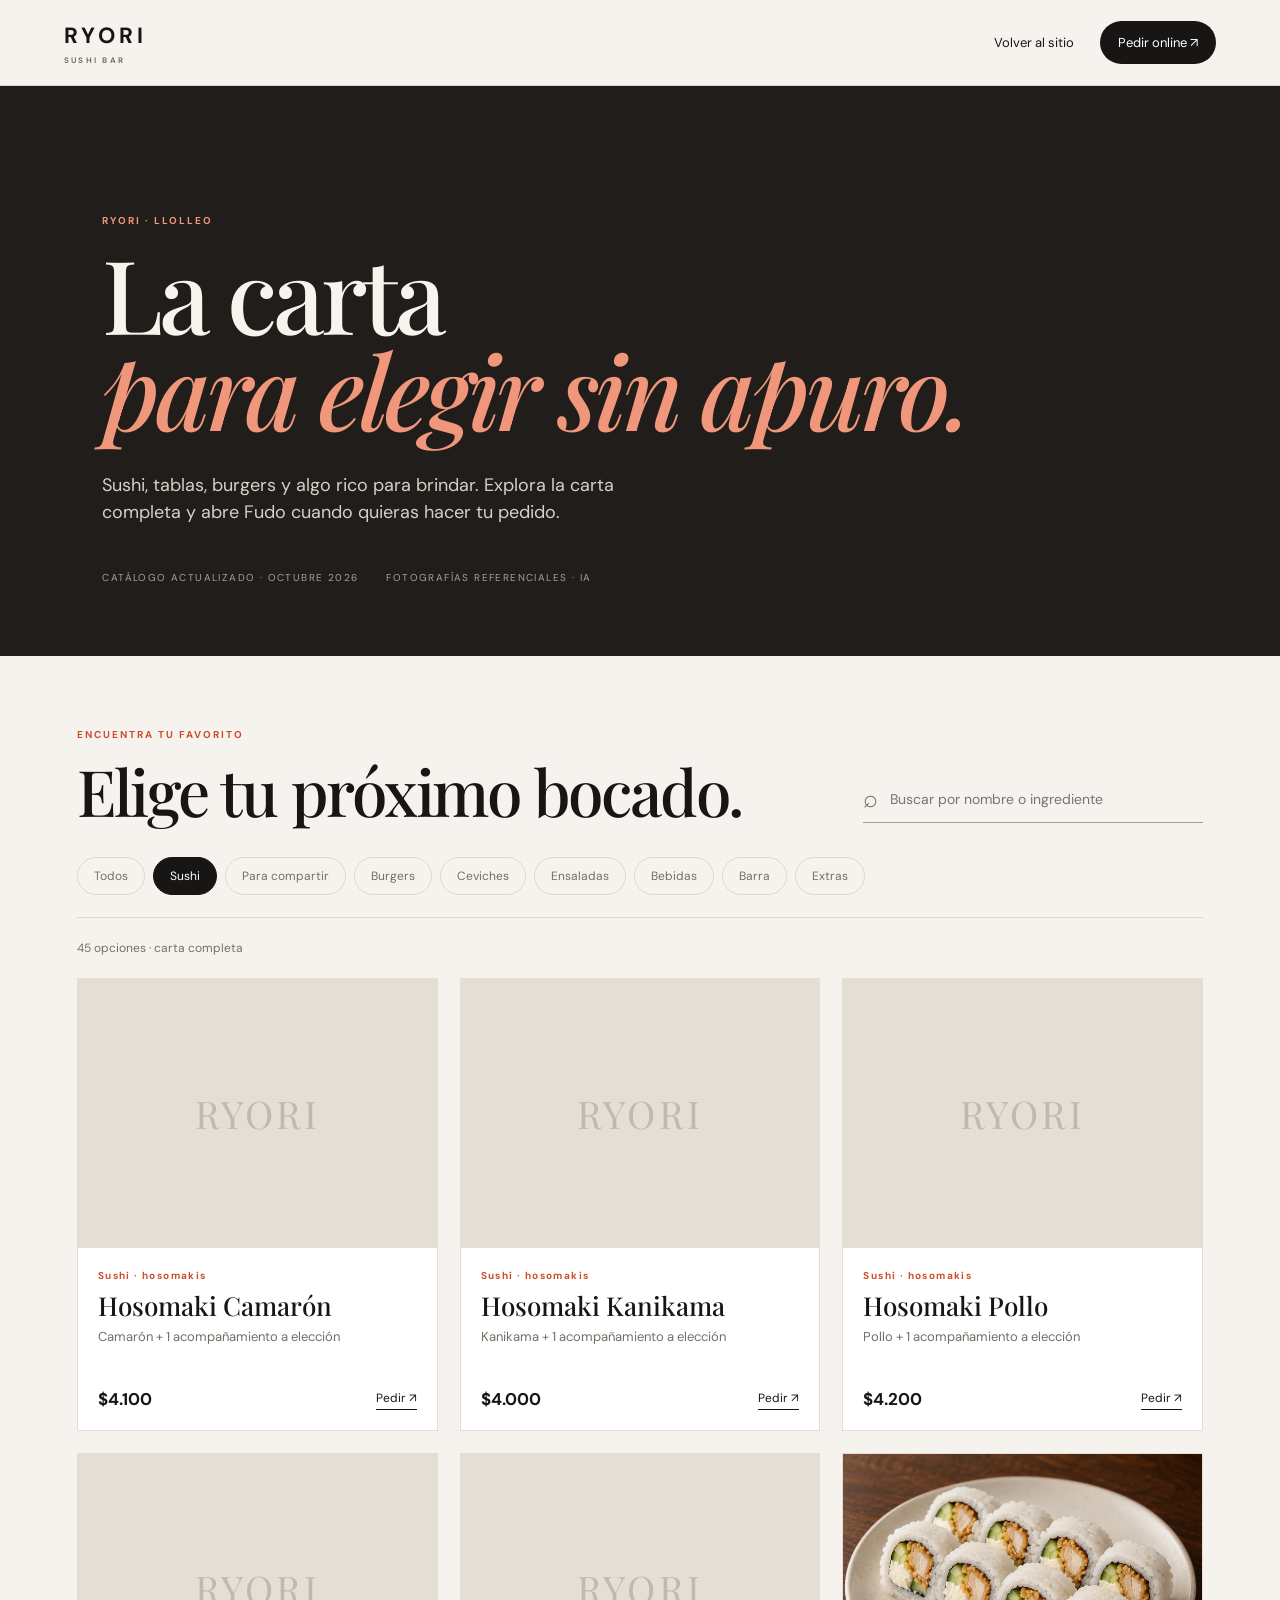
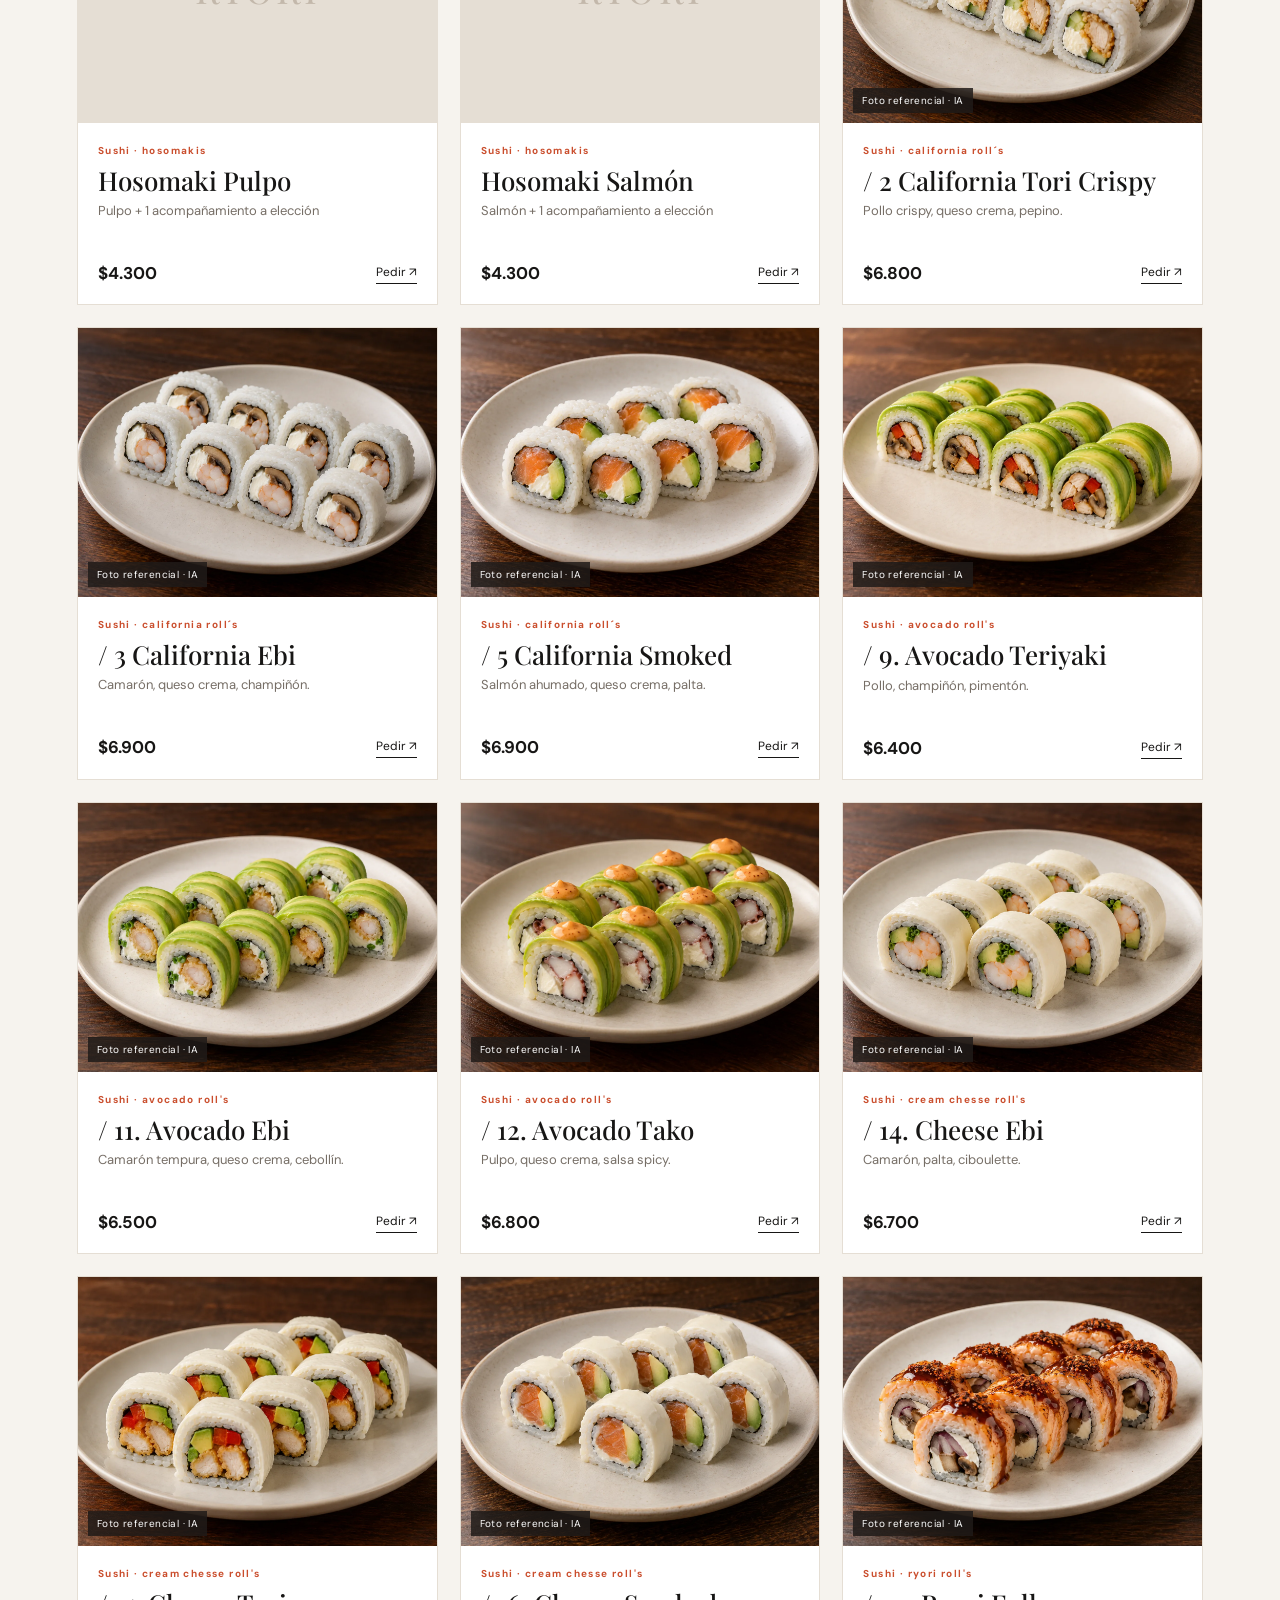
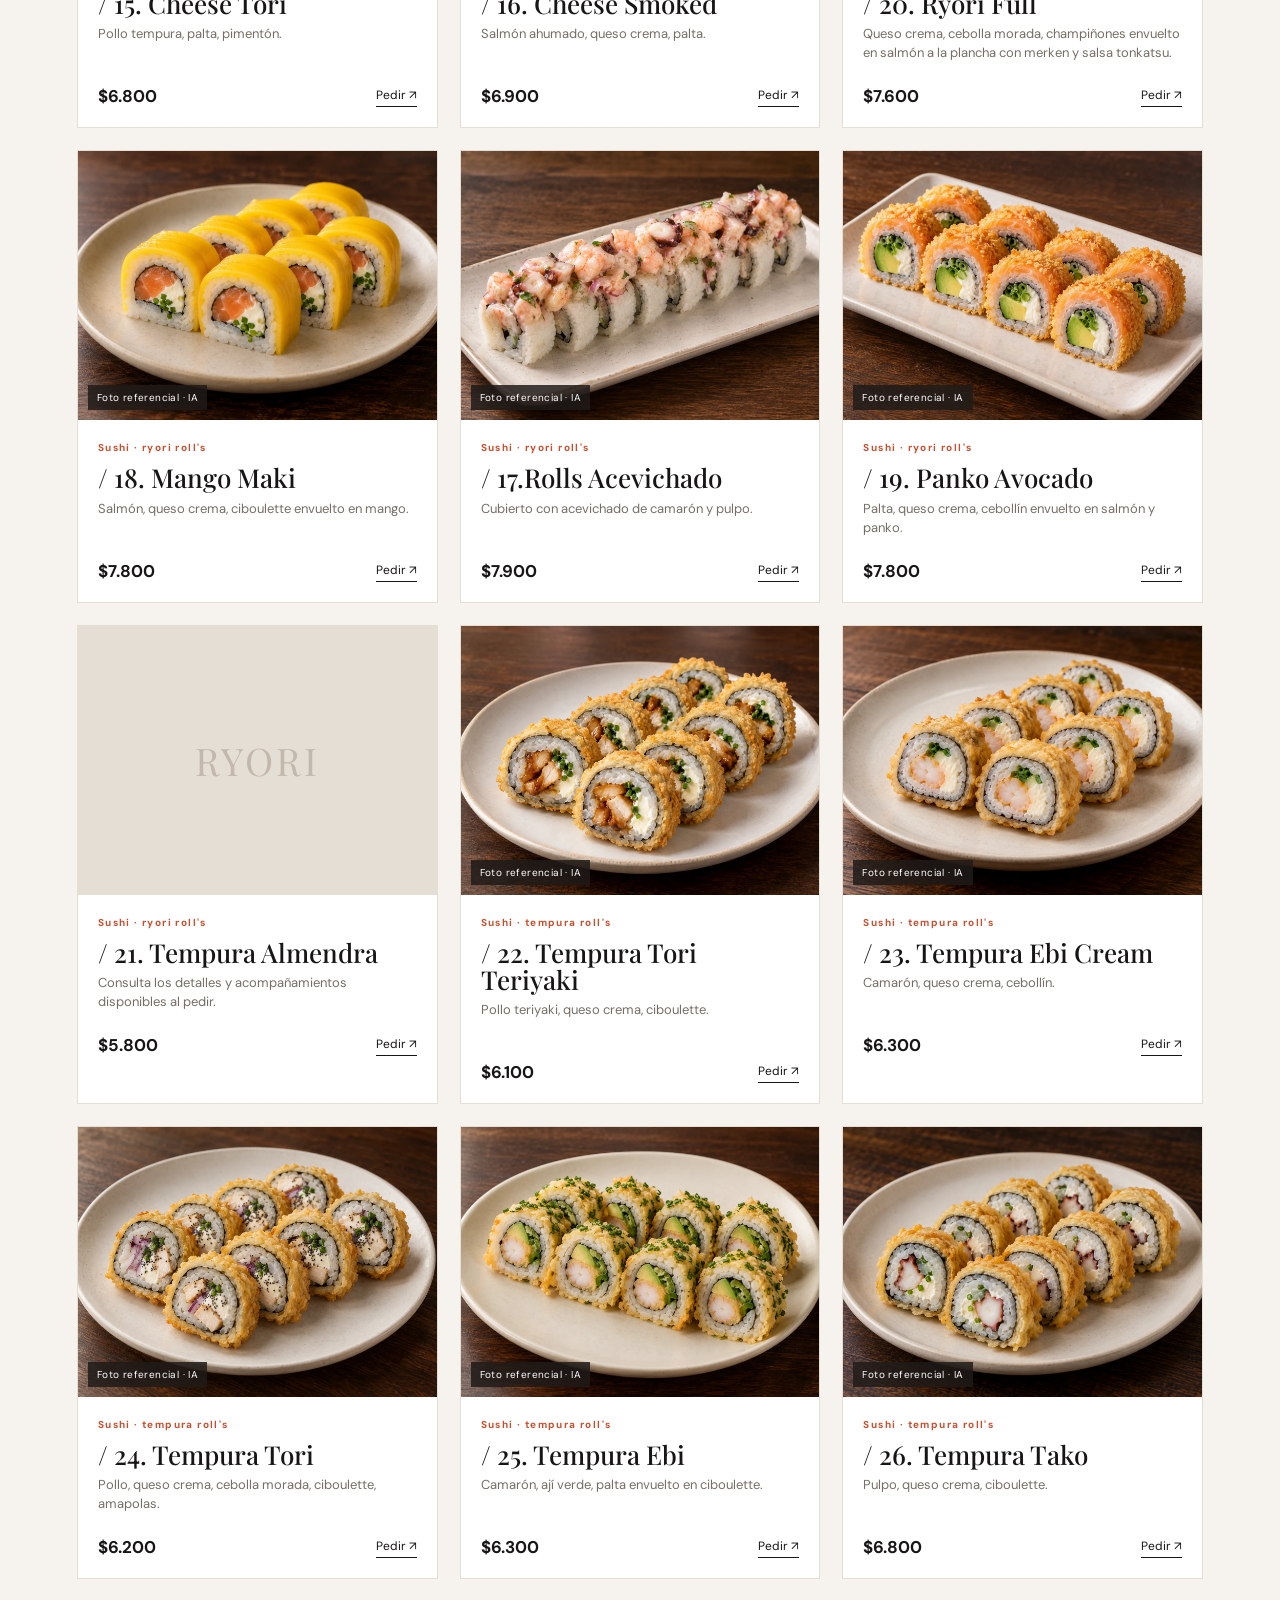
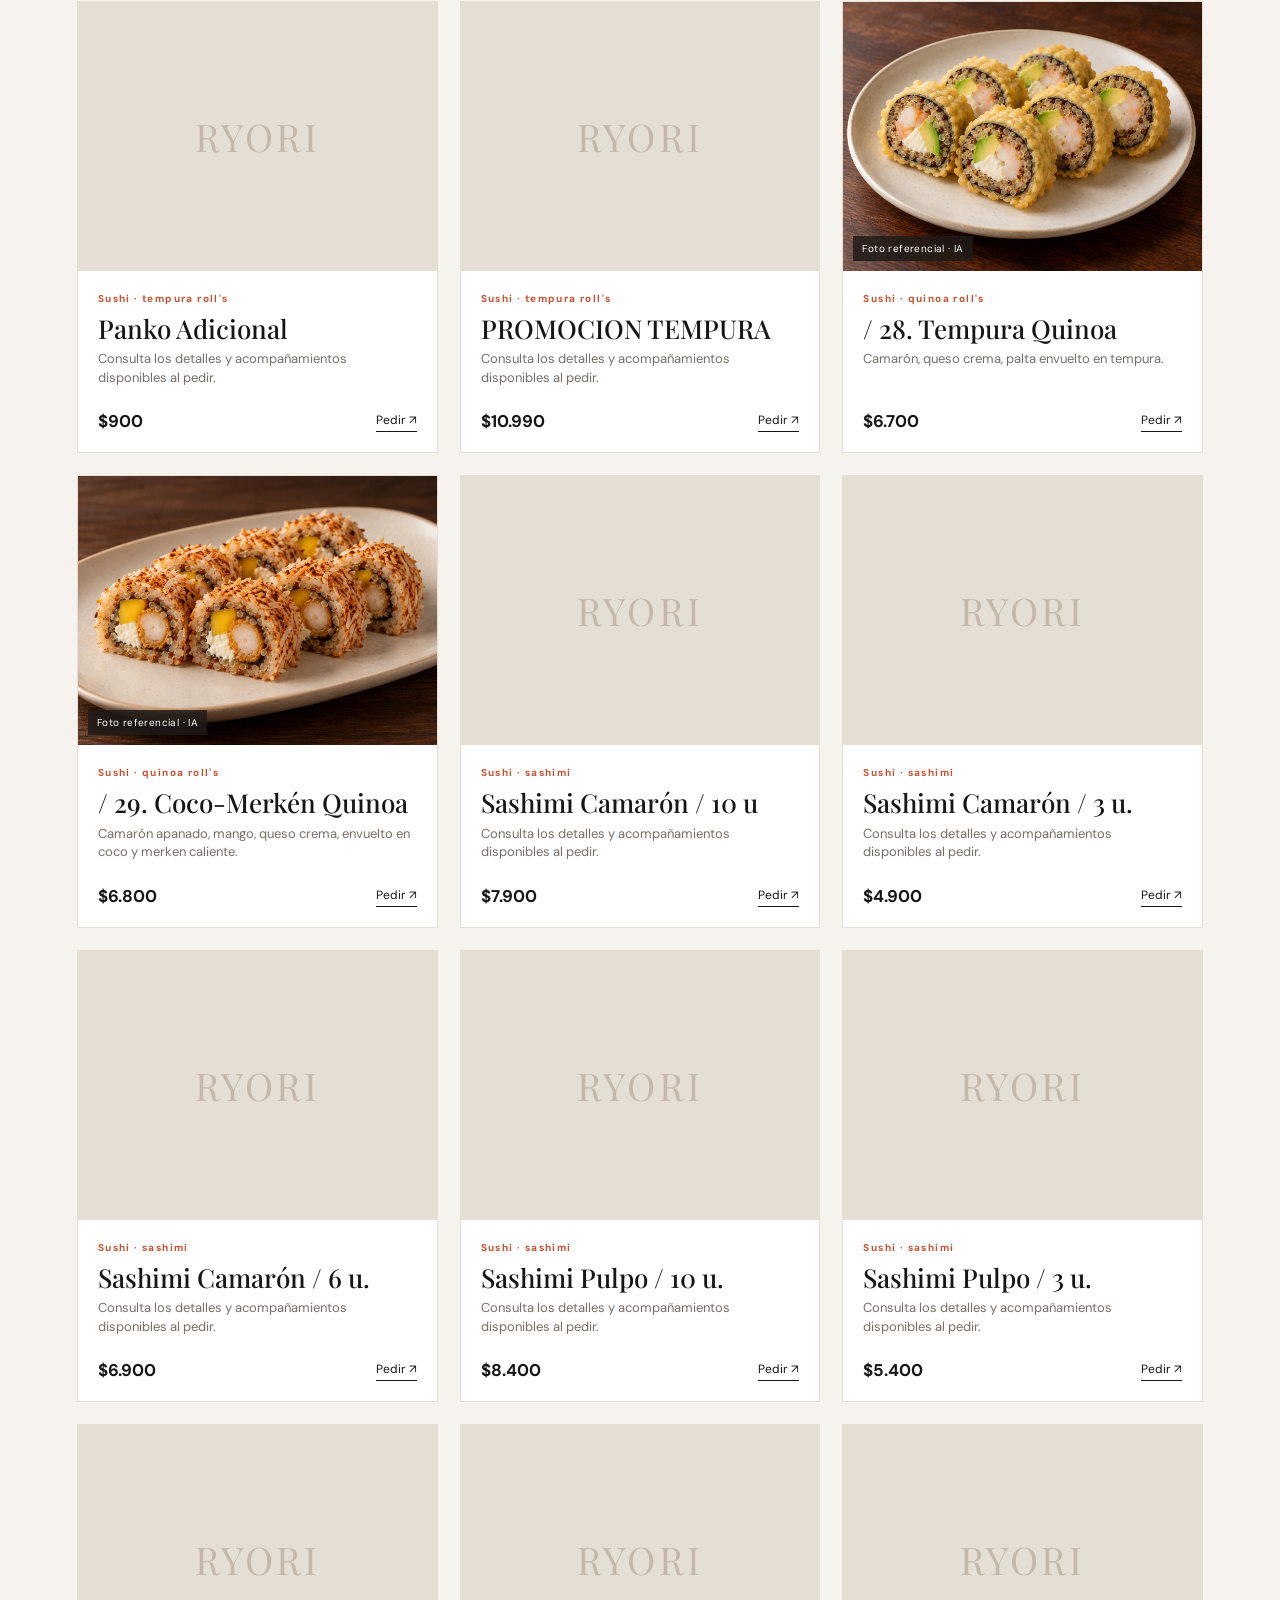
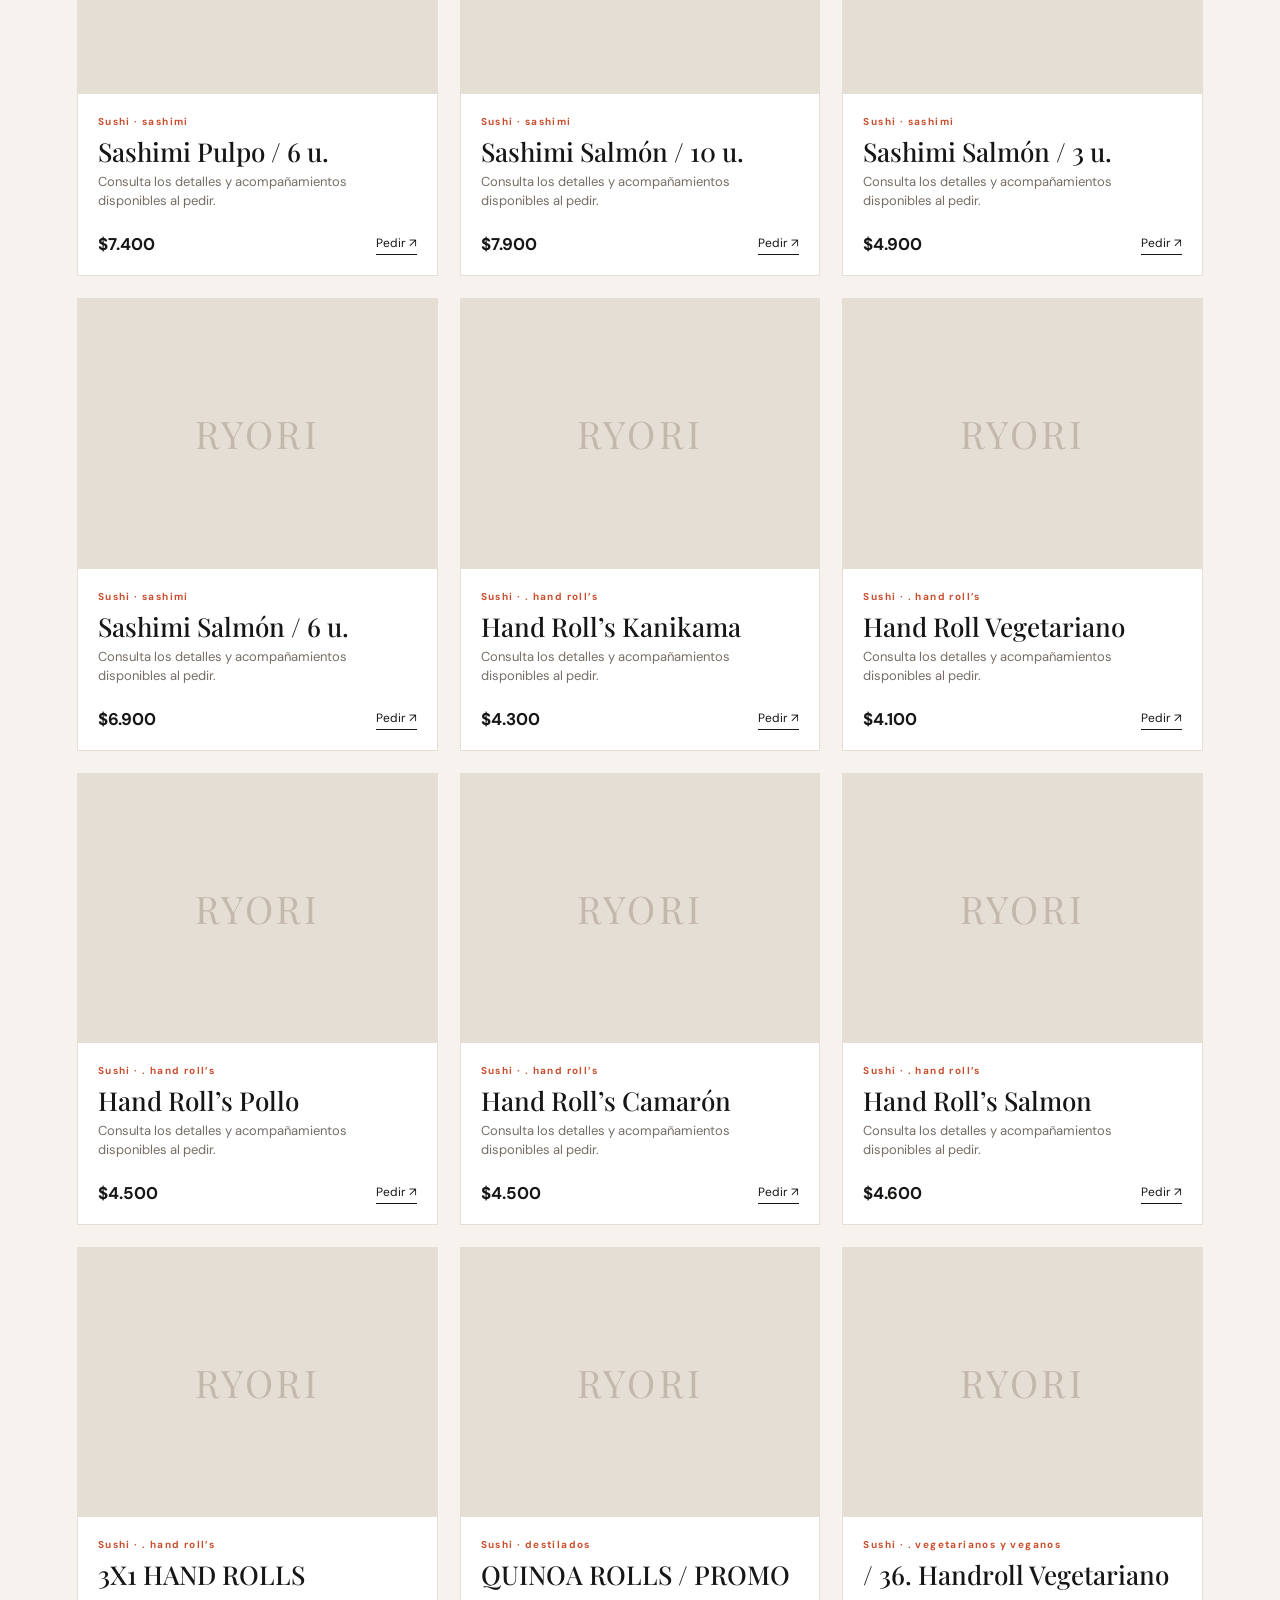
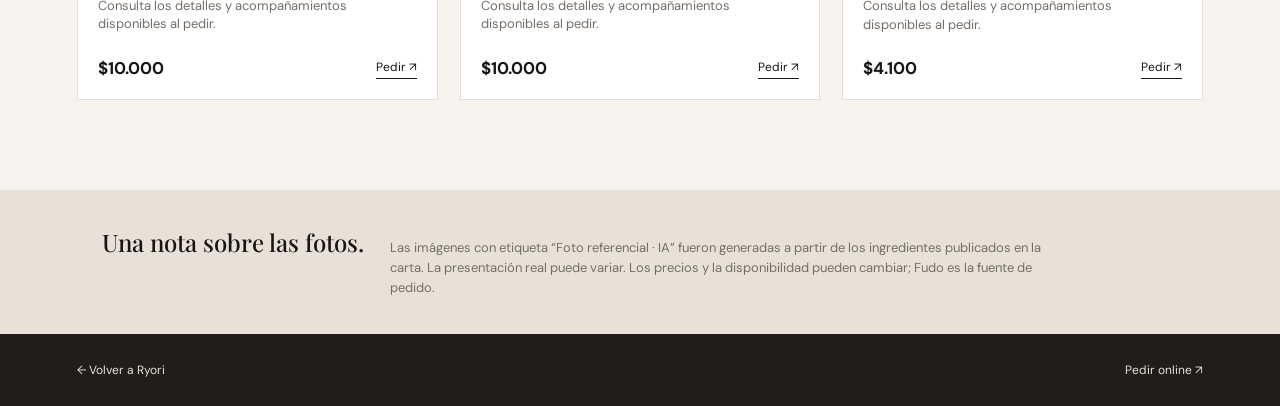
==== carta/index.html @ 33930ffa "feat: add visual Ryori menu with AI dish references" ====
<!doctype html>
<html lang="es"><head><meta charset="utf-8"><meta name="viewport" content="width=device-width,initial-scale=1"><title>La carta · Ryori Sushi Bar</title><meta name="description" content="Carta de Ryori Sushi Bar: sushi, tablas, burgers, ceviches y coctelería en Llolleo."><link rel="preconnect" href="https://fonts.googleapis.com"><link rel="preconnect" href="https://fonts.gstatic.com" crossorigin><link href="https://fonts.googleapis.com/css2?family=DM+Sans:wght@400;500;600;700&family=Playfair+Display:ital,wght@0,500;0,600;1,500;1,600&display=swap" rel="stylesheet"><link rel="stylesheet" href="carta.css"></head>
<body><header class="menu-header"><a class="wordmark" href="../" aria-label="Volver a Ryori">RYORI <span>SUSHI BAR</span></a><nav><a href="../">Volver al sitio</a><a class="order-button" href="https://menu.fu.do/ryori" target="_blank" rel="noopener">Pedir online ↗</a></nav></header>
<main><section class="menu-hero"><p class="eyebrow">RYORI · LLOLLEO</p><h1>La carta<br><em>para elegir sin apuro.</em></h1><p class="lead">Sushi, tablas, burgers y algo rico para brindar. Explora la carta completa y abre Fudo cuando quieras hacer tu pedido.</p><div class="meta"><span>CATÁLOGO ACTUALIZADO · OCTUBRE 2026</span><span>FOTOGRAFÍAS REFERENCIALES · IA</span></div></section>
<section class="menu-browser" aria-labelledby="browser-title"><div class="browser-top"><div><p class="eyebrow">ENCUENTRA TU FAVORITO</p><h2 id="browser-title">Elige tu próximo bocado.</h2></div><label class="search"><span aria-hidden="true">⌕</span><input id="search" type="search" placeholder="Buscar por nombre o ingrediente" autocomplete="off"></label></div><div class="filters" id="filters" role="tablist" aria-label="Filtrar la carta"></div><p class="result-count" id="result-count"></p><div class="menu-grid" id="menu-grid"></div></section>
<section class="menu-note"><strong>Una nota sobre las fotos.</strong><p>Las imágenes con etiqueta “Foto referencial · IA” fueron generadas a partir de los ingredientes publicados en la carta. La presentación real puede variar. Los precios y la disponibilidad pueden cambiar; Fudo es la fuente de pedido.</p></section></main><footer><a href="../">← Volver a Ryori</a><a href="https://menu.fu.do/ryori" target="_blank" rel="noopener">Pedir online ↗</a></footer><script src="../menu-data.js"></script><script src="menu.js"></script></body></html>
---- carta/carta.css ----
:root{--ink:#171615;--muted:#766e66;--line:#ded7cd;--paper:#f6f3ee;--accent:#ca4e2d;--dark:#24201d}*{box-sizing:border-box}body{margin:0;color:var(--ink);background:var(--paper);font-family:"DM Sans",sans-serif}a{color:inherit}.menu-header{height:86px;display:flex;align-items:center;justify-content:space-between;padding:0 clamp(24px,5vw,80px);border-bottom:1px solid var(--line);background:rgba(246,243,238,.94);position:sticky;top:0;z-index:10;backdrop-filter:blur(12px)}.wordmark{text-decoration:none;font-size:22px;font-weight:700;letter-spacing:.18em}.wordmark span{display:block;font-size:8px;letter-spacing:.28em;color:var(--muted);margin-top:5px}.menu-header nav{display:flex;align-items:center;gap:26px;font-size:13px}.menu-header nav a{text-decoration:none}.order-button{background:var(--ink);color:#fff!important;padding:13px 18px;border-radius:999px}.menu-hero{padding:clamp(62px,10vw,140px) clamp(24px,8vw,140px) 72px;background:#211d1a;color:#f8f4ed}.eyebrow{font-size:10px;letter-spacing:.2em;font-weight:700;margin:0 0 18px;color:var(--accent)}.menu-hero .eyebrow{color:#ef967b}.menu-hero h1{font-family:"Playfair Display",serif;font-size:clamp(54px,8vw,108px);line-height:.94;font-weight:500;letter-spacing:-.04em;margin:0;max-width:880px}.menu-hero h1 em,h2 em{color:#ef967b;font-weight:500}.lead{font-size:18px;line-height:1.55;color:#d8d0c7;max-width:560px;margin:34px 0 44px}.meta{display:flex;gap:28px;flex-wrap:wrap;color:#a9a097;font-size:10px;letter-spacing:.14em}.menu-browser{padding:72px clamp(24px,6vw,96px) 90px}.browser-top{display:flex;justify-content:space-between;gap:36px;align-items:end;margin-bottom:34px}.browser-top h2{font-family:"Playfair Display",serif;font-size:clamp(38px,5vw,66px);font-weight:500;line-height:1;margin:0;letter-spacing:-.035em}.search{display:flex;align-items:center;border-bottom:1px solid #a69b91;width:min(340px,100%);gap:10px;padding:11px 0;color:var(--muted)}.search span{font-size:25px;line-height:1}.search input{border:0;outline:0;background:transparent;font:inherit;width:100%;font-size:14px;color:var(--ink)}.filters{display:flex;gap:8px;flex-wrap:wrap;border-bottom:1px solid var(--line);padding-bottom:22px}.filter{font:inherit;font-size:12px;border:1px solid var(--line);border-radius:999px;background:transparent;padding:10px 16px;cursor:pointer;color:var(--muted)}.filter.active{background:var(--ink);border-color:var(--ink);color:#fff}.result-count{font-size:12px;color:var(--muted);margin:22px 0}.menu-grid{display:grid;grid-template-columns:repeat(3,minmax(0,1fr));gap:22px}.menu-card{background:#fff;border:1px solid #e5ded4;display:flex;flex-direction:column;min-width:0}.card-image{aspect-ratio:4/3;background:#e5ded4;overflow:hidden;position:relative}.card-image img{width:100%;height:100%;object-fit:cover;display:block}.card-image.no-photo:after{content:"RYORI";position:absolute;inset:0;display:grid;place-items:center;font-family:"Playfair Display",serif;font-size:38px;color:#c3b8ab;letter-spacing:.08em}.photo-tag{position:absolute;bottom:10px;left:10px;background:rgba(32,27,24,.84);color:#fff;padding:6px 9px;font-size:10px;letter-spacing:.04em}.card-body{padding:21px 20px 20px;display:flex;flex-direction:column;flex:1}.card-kicker{font-size:10px;letter-spacing:.14em;color:var(--accent);font-weight:700}.card-title{font-family:"Playfair Display",serif;font-size:26px;line-height:1.05;font-weight:500;margin:10px 0 8px}.card-description{color:var(--muted);font-size:13px;line-height:1.45;min-height:38px;margin:0}.card-bottom{display:flex;justify-content:space-between;align-items:end;gap:12px;margin-top:22px}.price{font-size:17px;font-weight:700}.buy{font-size:12px;text-decoration:none;border-bottom:1px solid var(--ink);padding-bottom:3px;white-space:nowrap}.menu-note{background:#e9e1d7;padding:36px clamp(24px,8vw,140px);display:flex;gap:26px;align-items:baseline}.menu-note strong{font-family:"Playfair Display",serif;font-size:24px;font-weight:500}.menu-note p{margin:0;color:var(--muted);font-size:13px;line-height:1.55;max-width:670px}footer{display:flex;justify-content:space-between;padding:28px clamp(24px,6vw,96px);font-size:12px;background:#211d1a;color:#e9e0d7}footer a{text-decoration:none}@media(max-width:900px){.browser-top{display:block}.search{margin-top:26px;width:100%}.menu-grid{grid-template-columns:repeat(2,minmax(0,1fr))}}@media(max-width:580px){.menu-header{height:72px}.menu-header nav a:first-child{display:none}.menu-header nav{gap:0}.menu-hero{padding-top:66px}.meta{display:block}.meta span{display:block;margin:10px 0}.menu-browser{padding-top:54px}.menu-grid{grid-template-columns:1fr}.card-title{font-size:28px}.menu-note{display:block}.menu-note p{margin-top:12px}}
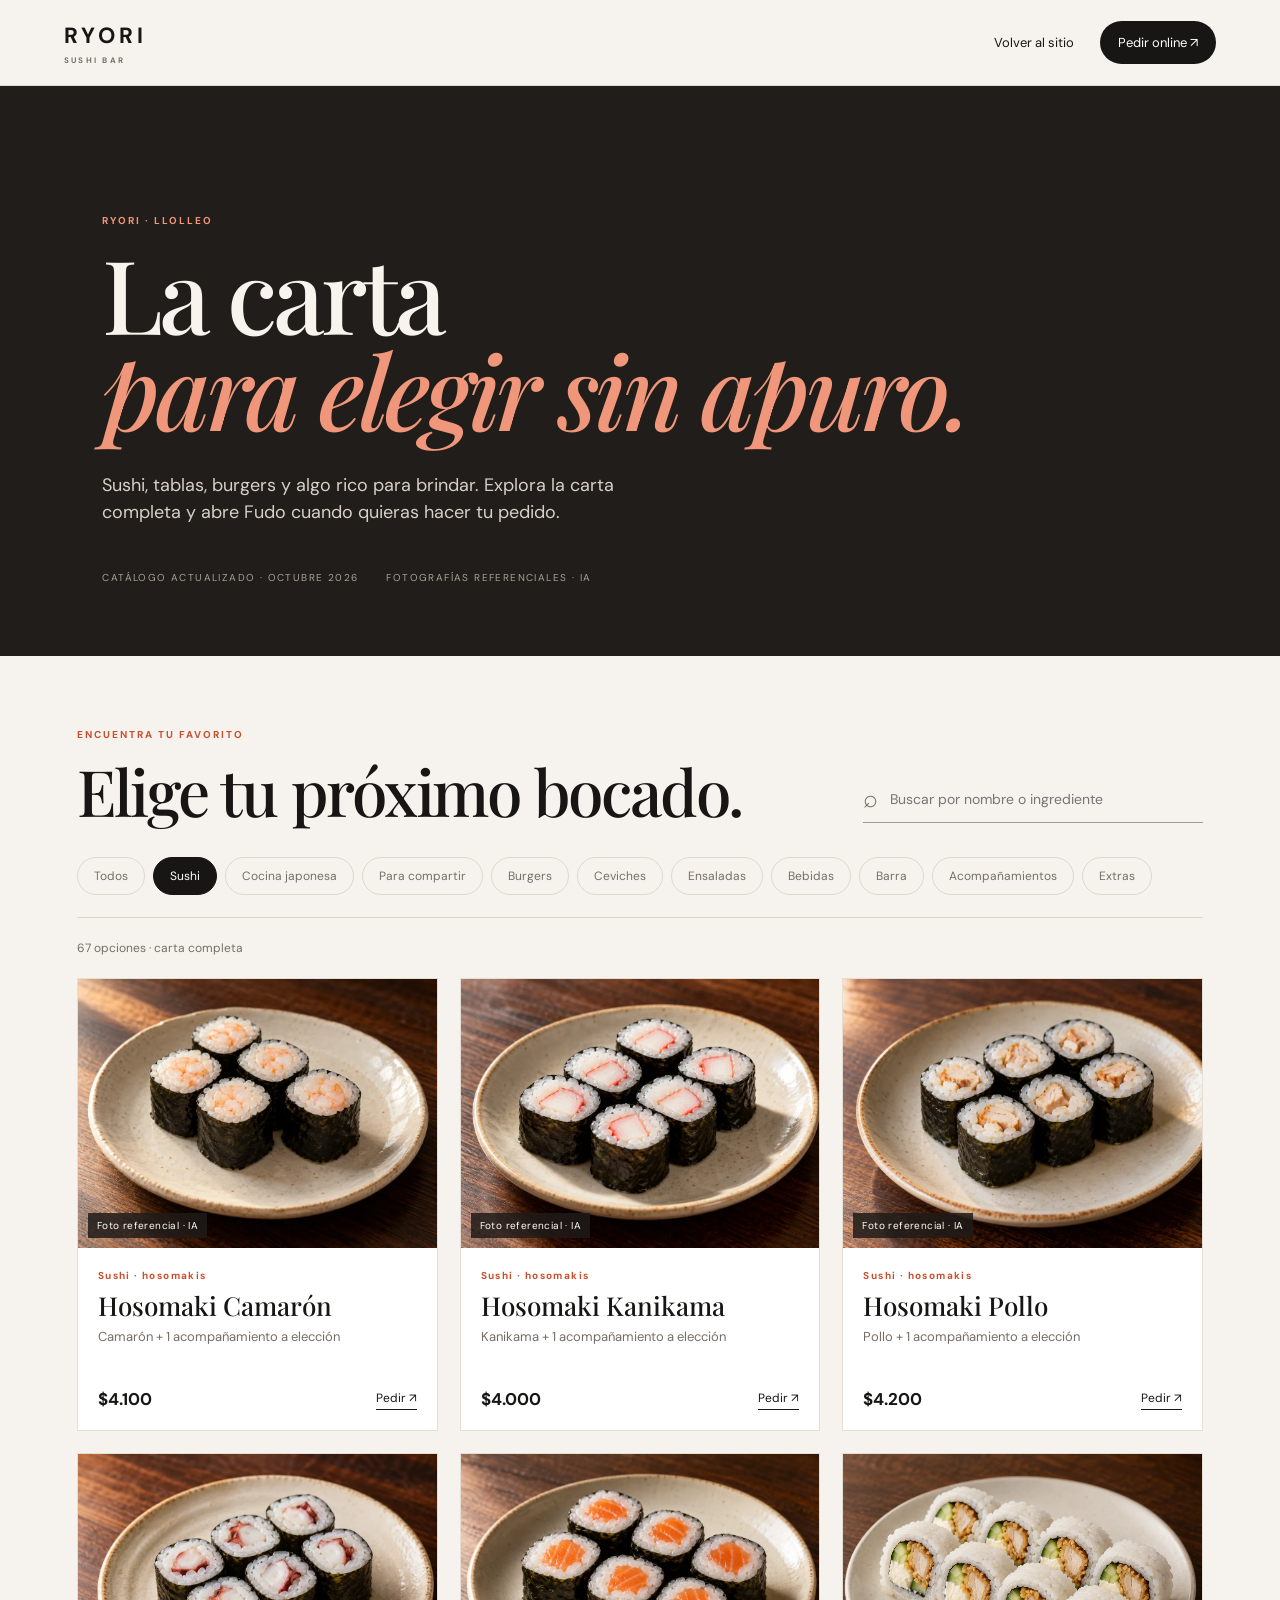
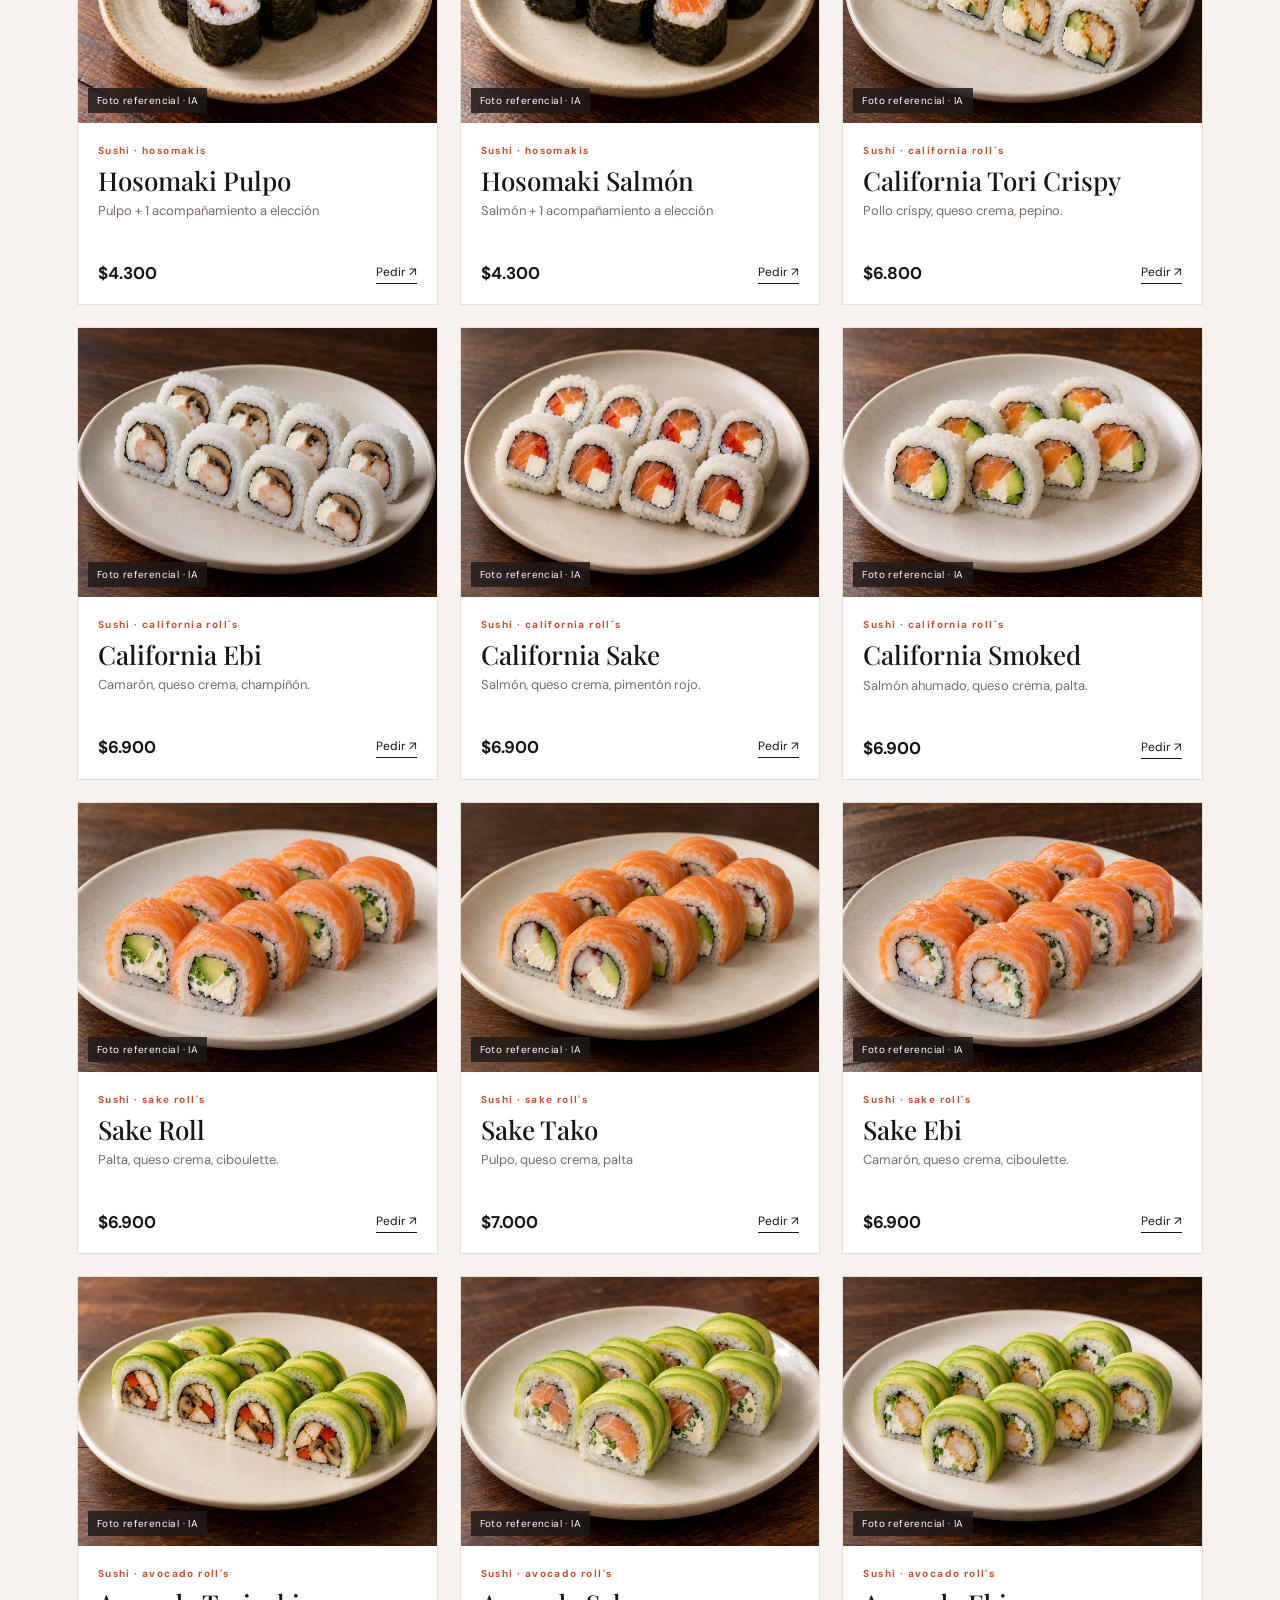
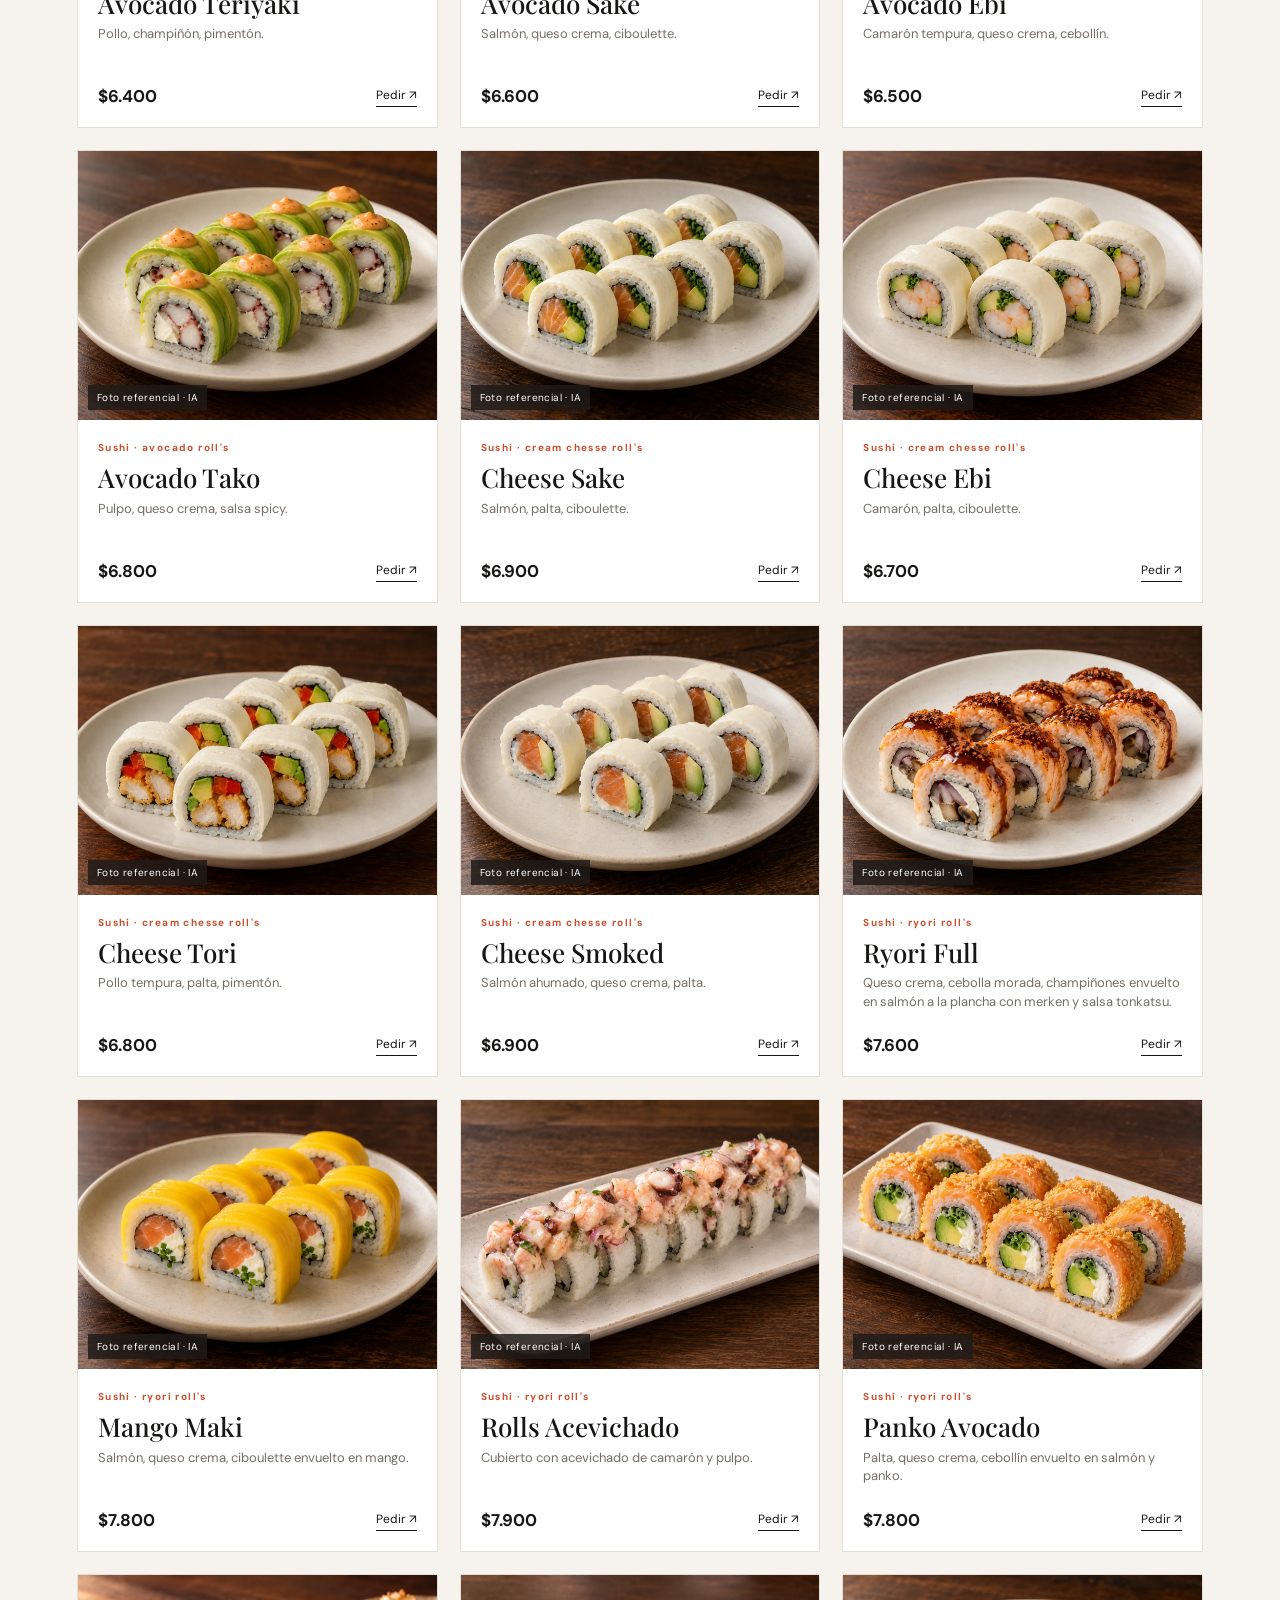
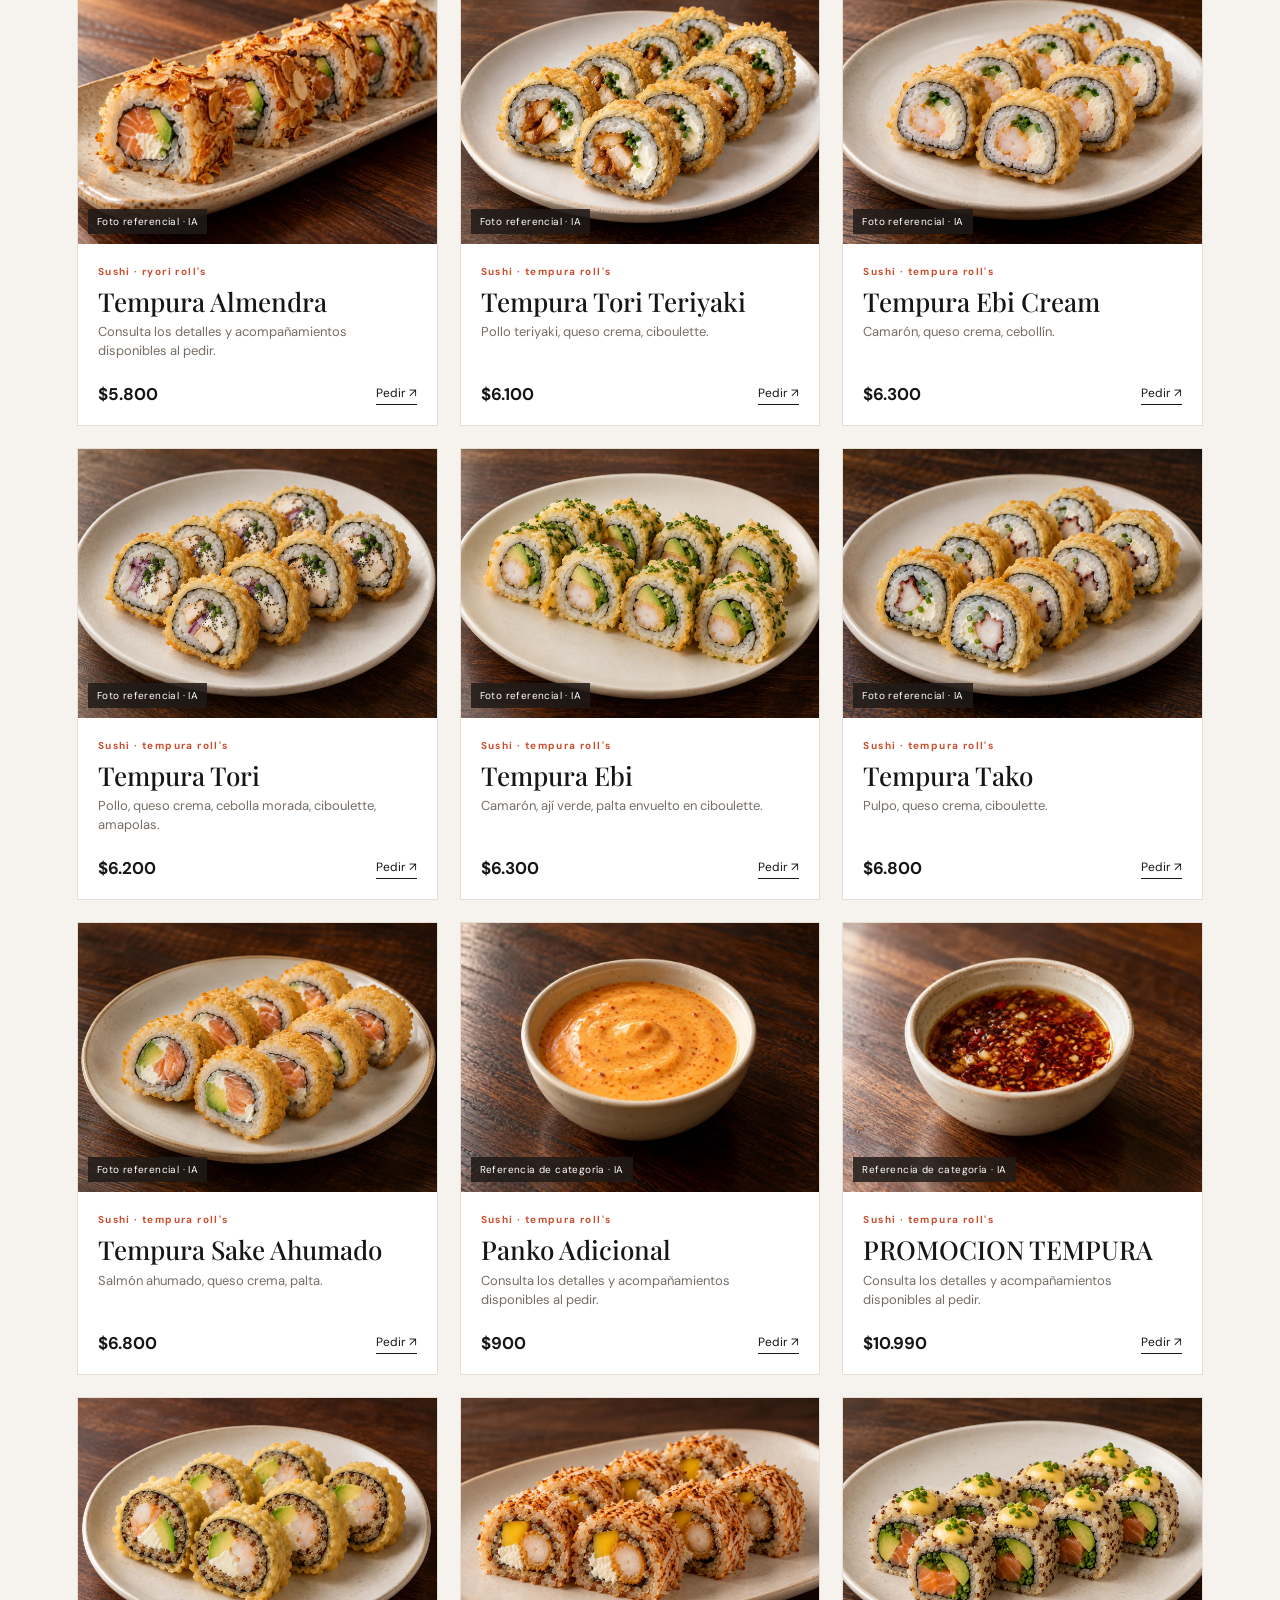
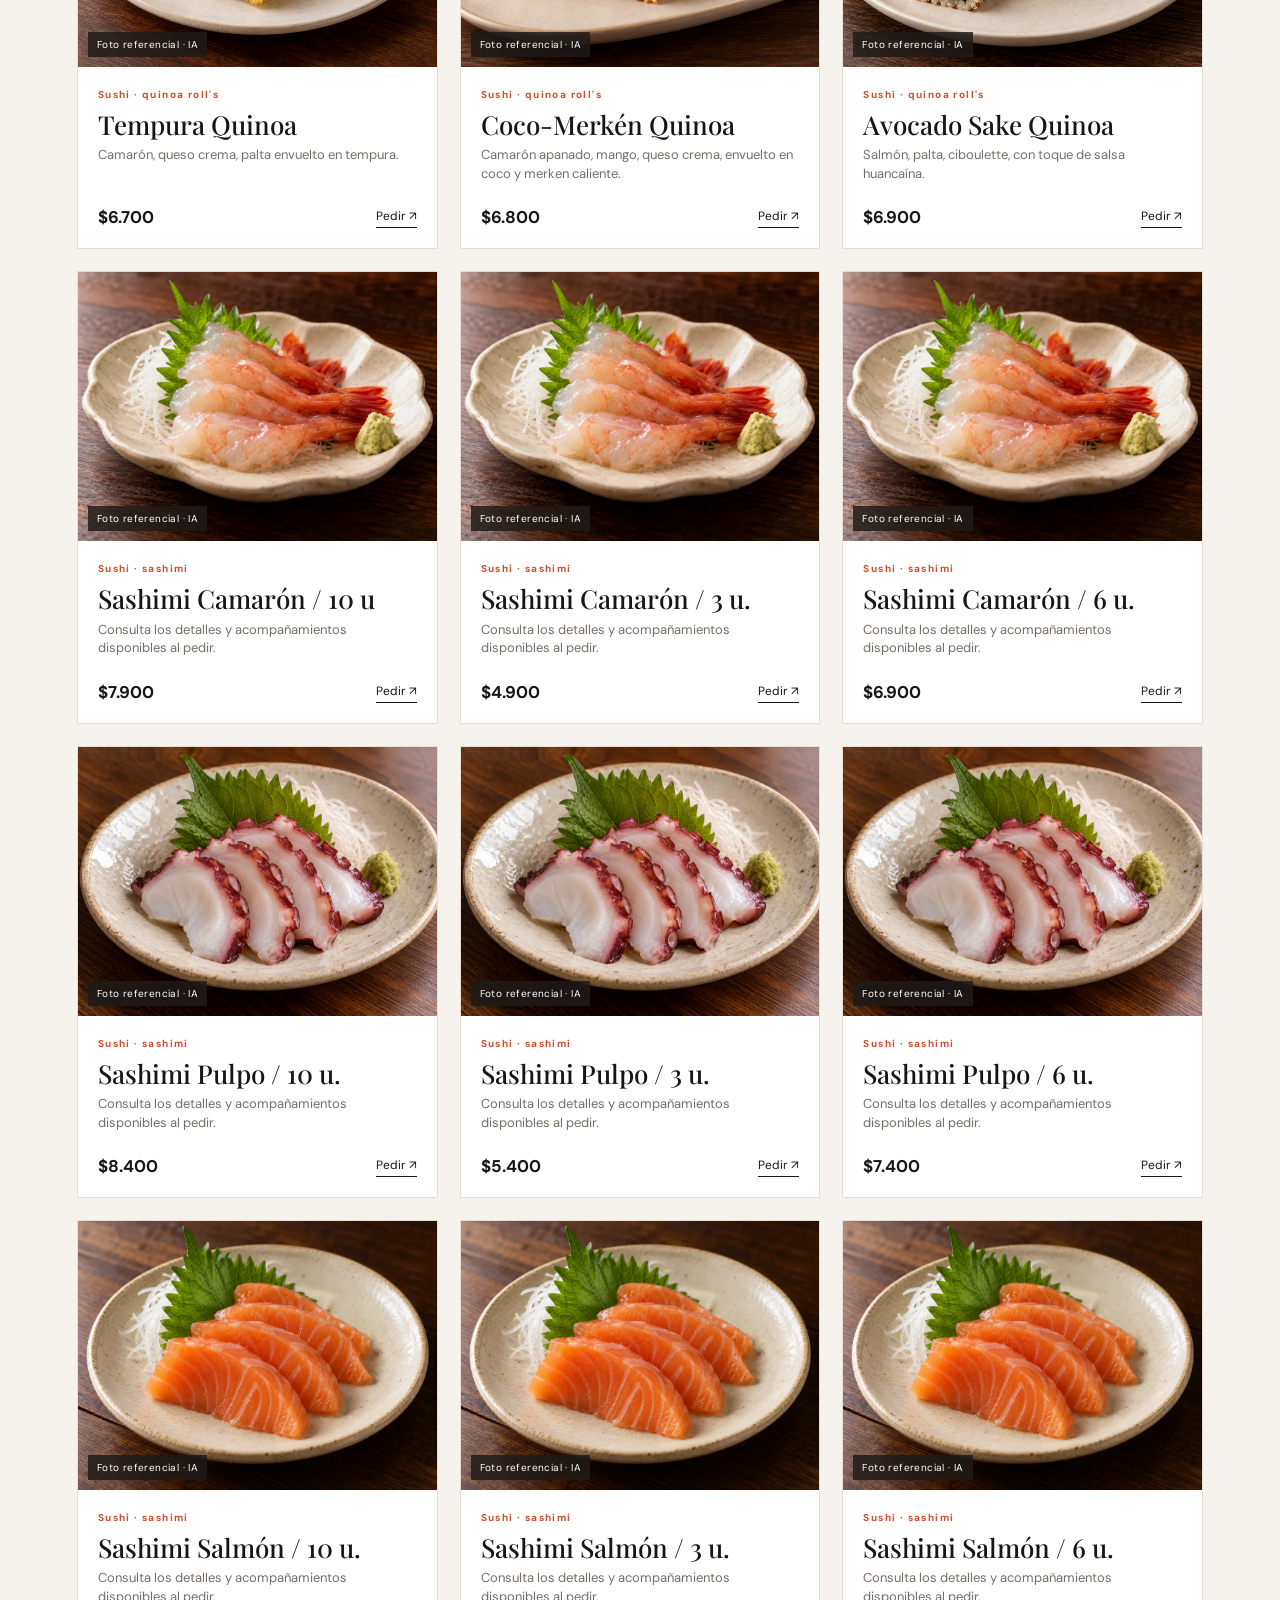
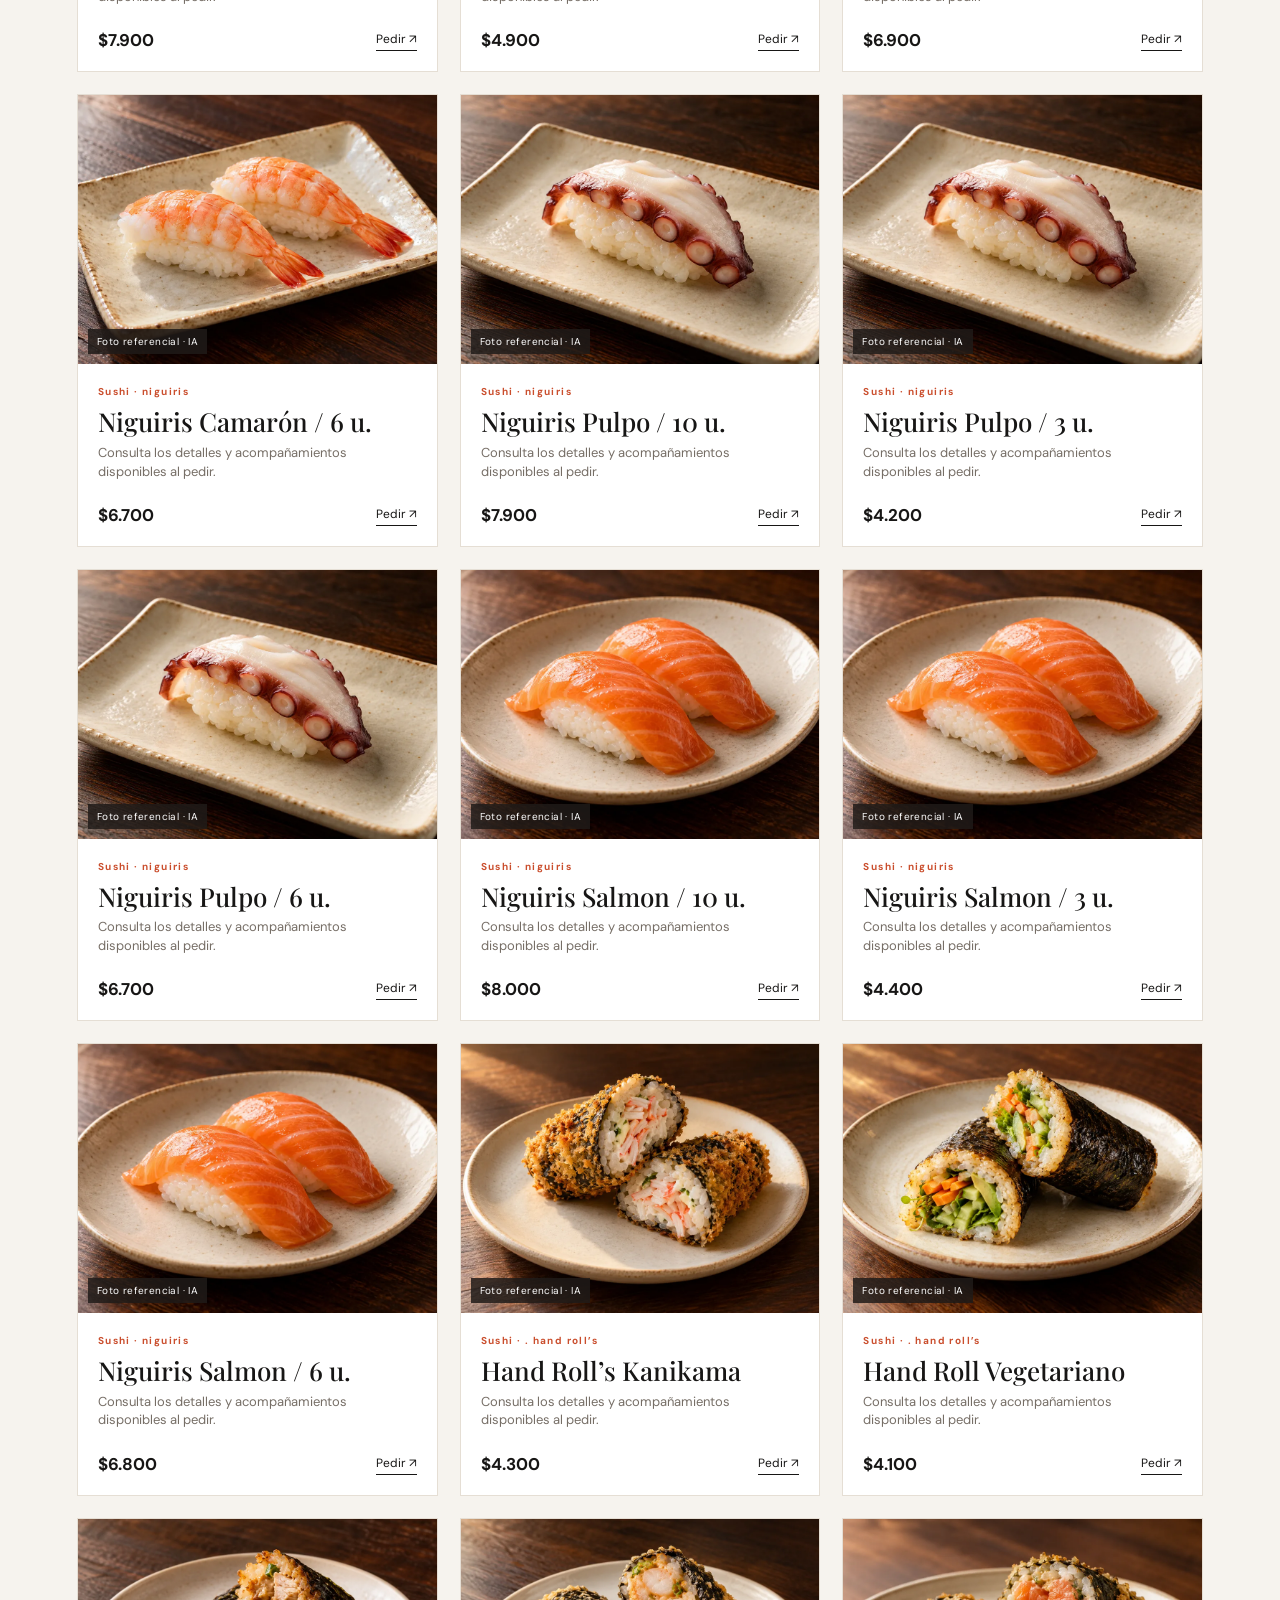
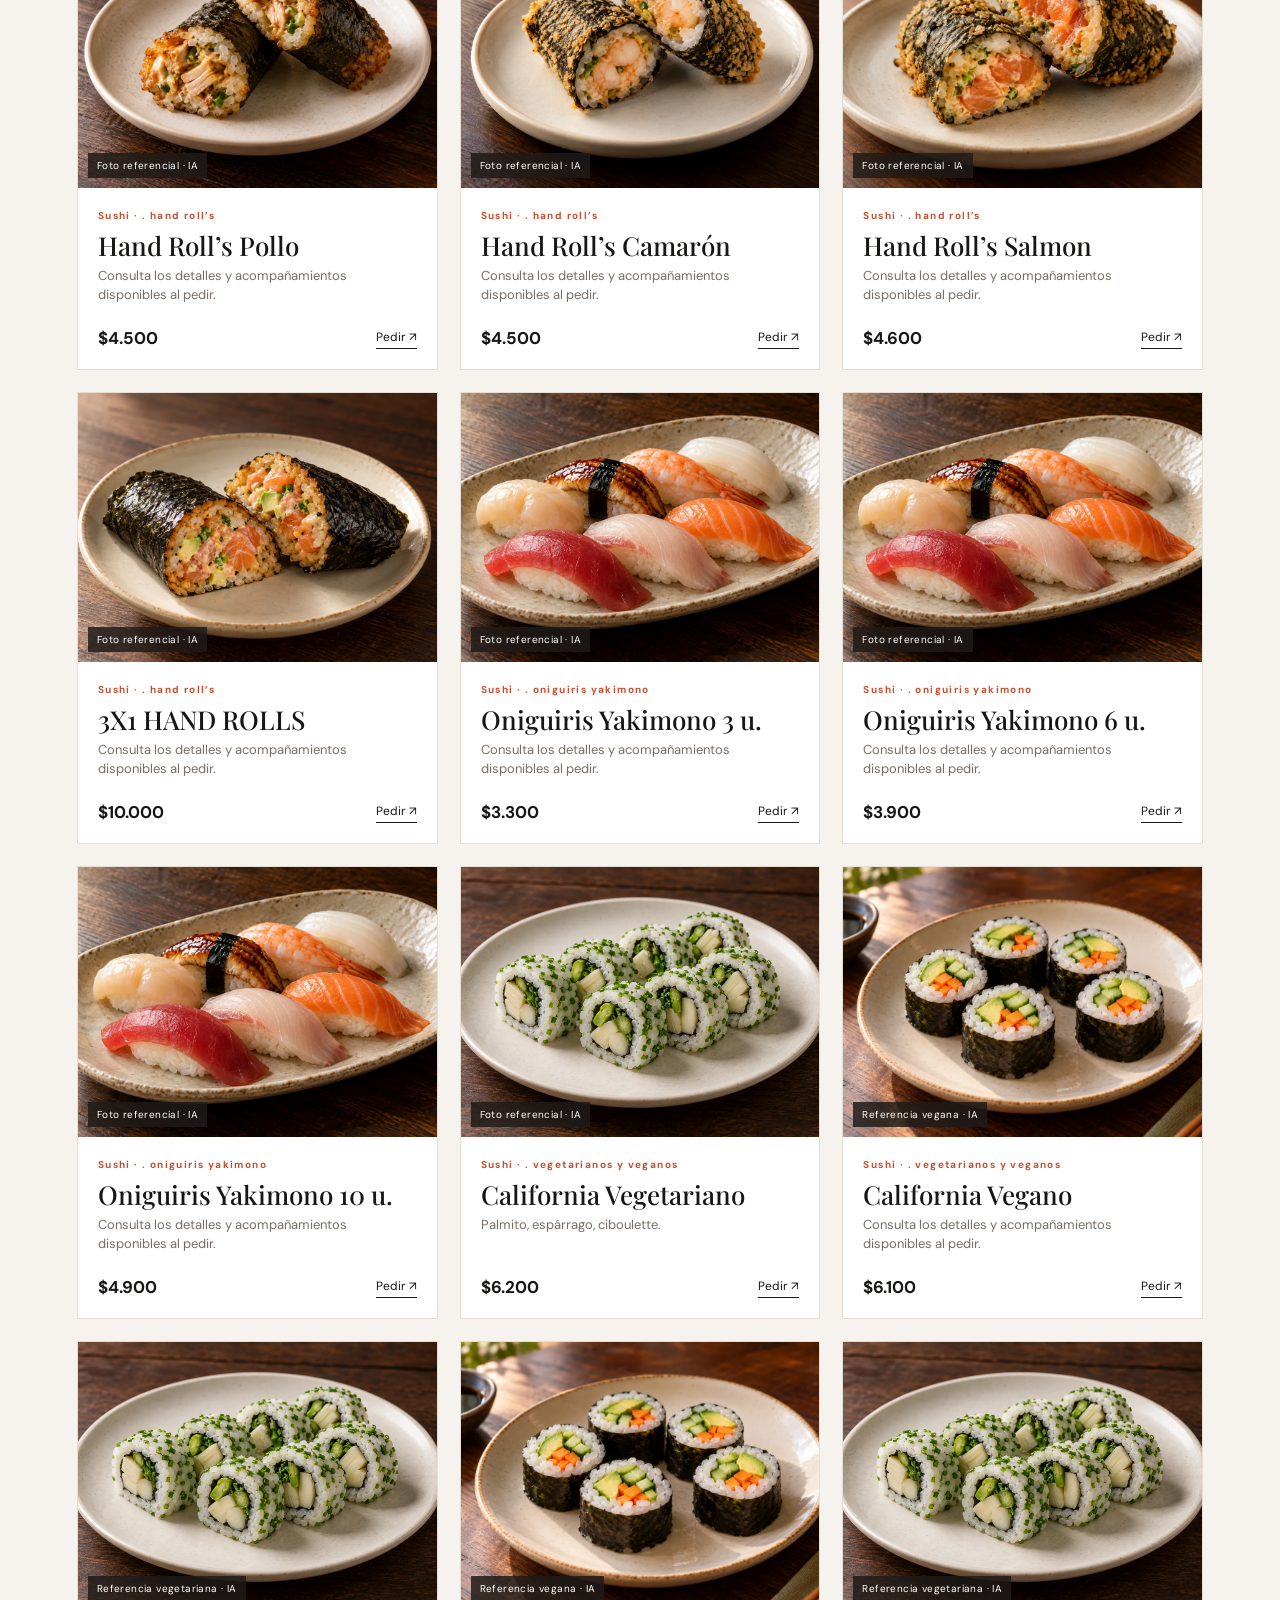
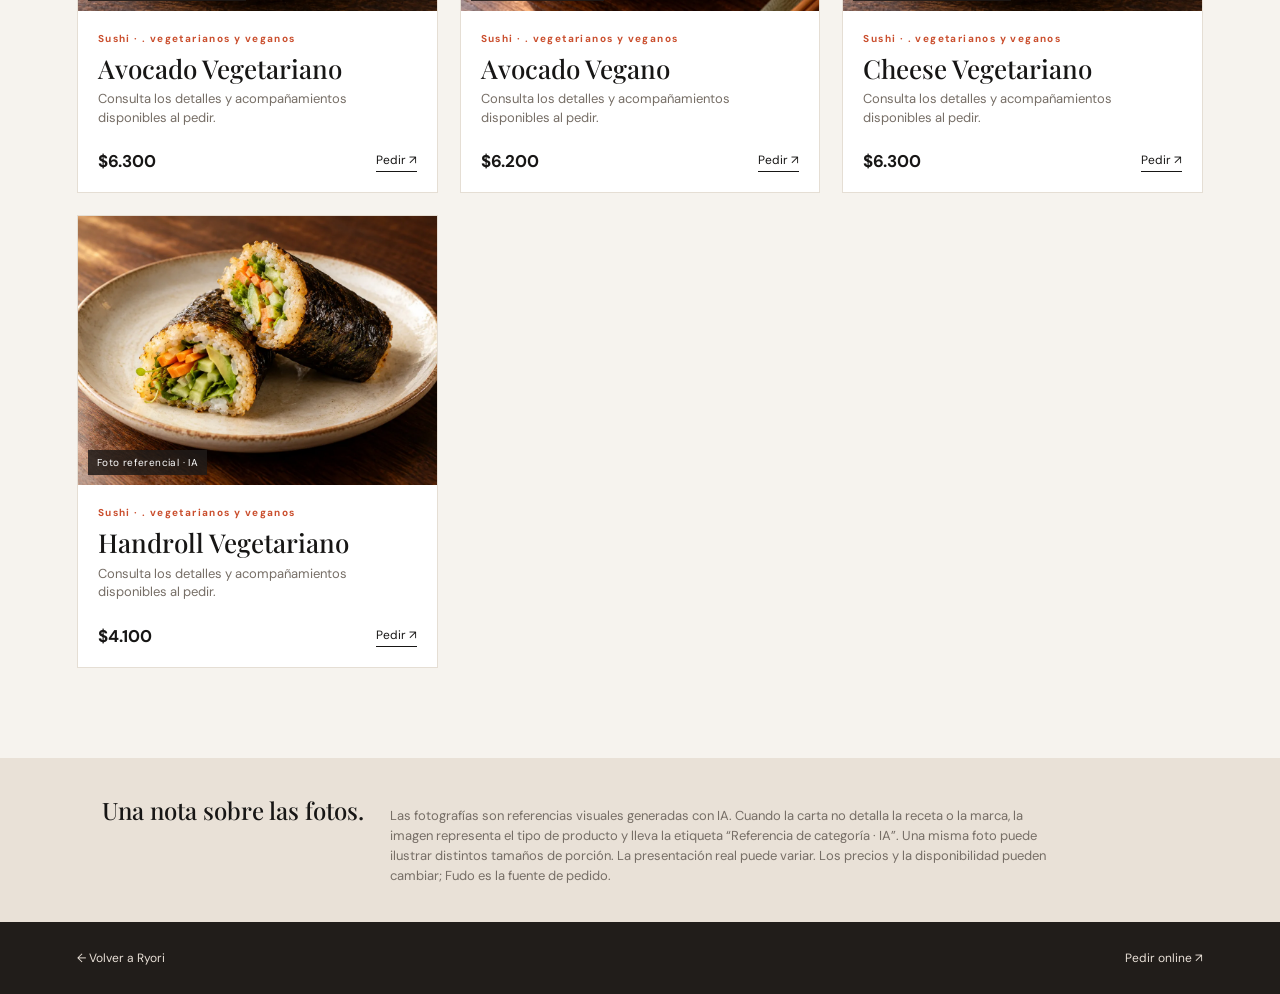
==== commit a44e6617: "fix: complete every menu card photo and correct food categories" ====
--- a/carta/index.html
+++ b/carta/index.html
@@ -3,4 +3,4 @@
 <body><header class="menu-header"><a class="wordmark" href="../" aria-label="Volver a Ryori">RYORI <span>SUSHI BAR</span></a><nav><a href="../">Volver al sitio</a><a class="order-button" href="https://menu.fu.do/ryori" target="_blank" rel="noopener">Pedir online ↗</a></nav></header>
 <main><section class="menu-hero"><p class="eyebrow">RYORI · LLOLLEO</p><h1>La carta<br><em>para elegir sin apuro.</em></h1><p class="lead">Sushi, tablas, burgers y algo rico para brindar. Explora la carta completa y abre Fudo cuando quieras hacer tu pedido.</p><div class="meta"><span>CATÁLOGO ACTUALIZADO · OCTUBRE 2026</span><span>FOTOGRAFÍAS REFERENCIALES · IA</span></div></section>
 <section class="menu-browser" aria-labelledby="browser-title"><div class="browser-top"><div><p class="eyebrow">ENCUENTRA TU FAVORITO</p><h2 id="browser-title">Elige tu próximo bocado.</h2></div><label class="search"><span aria-hidden="true">⌕</span><input id="search" type="search" placeholder="Buscar por nombre o ingrediente" autocomplete="off"></label></div><div class="filters" id="filters" role="tablist" aria-label="Filtrar la carta"></div><p class="result-count" id="result-count"></p><div class="menu-grid" id="menu-grid"></div></section>
-<section class="menu-note"><strong>Una nota sobre las fotos.</strong><p>Las imágenes con etiqueta “Foto referencial · IA” fueron generadas a partir de los ingredientes publicados en la carta. La presentación real puede variar. Los precios y la disponibilidad pueden cambiar; Fudo es la fuente de pedido.</p></section></main><footer><a href="../">← Volver a Ryori</a><a href="https://menu.fu.do/ryori" target="_blank" rel="noopener">Pedir online ↗</a></footer><script src="../menu-data.js"></script><script src="menu.js"></script></body></html>
+<section class="menu-note"><strong>Una nota sobre las fotos.</strong><p>Las fotografías son referencias visuales generadas con IA. Cuando la carta no detalla la receta o la marca, la imagen representa el tipo de producto y lleva la etiqueta “Referencia de categoría · IA”. Una misma foto puede ilustrar distintos tamaños de porción. La presentación real puede variar. Los precios y la disponibilidad pueden cambiar; Fudo es la fuente de pedido.</p></section></main><footer><a href="../">← Volver a Ryori</a><a href="https://menu.fu.do/ryori" target="_blank" rel="noopener">Pedir online ↗</a></footer><script src="../menu-data.js"></script><script src="menu.js"></script></body></html>
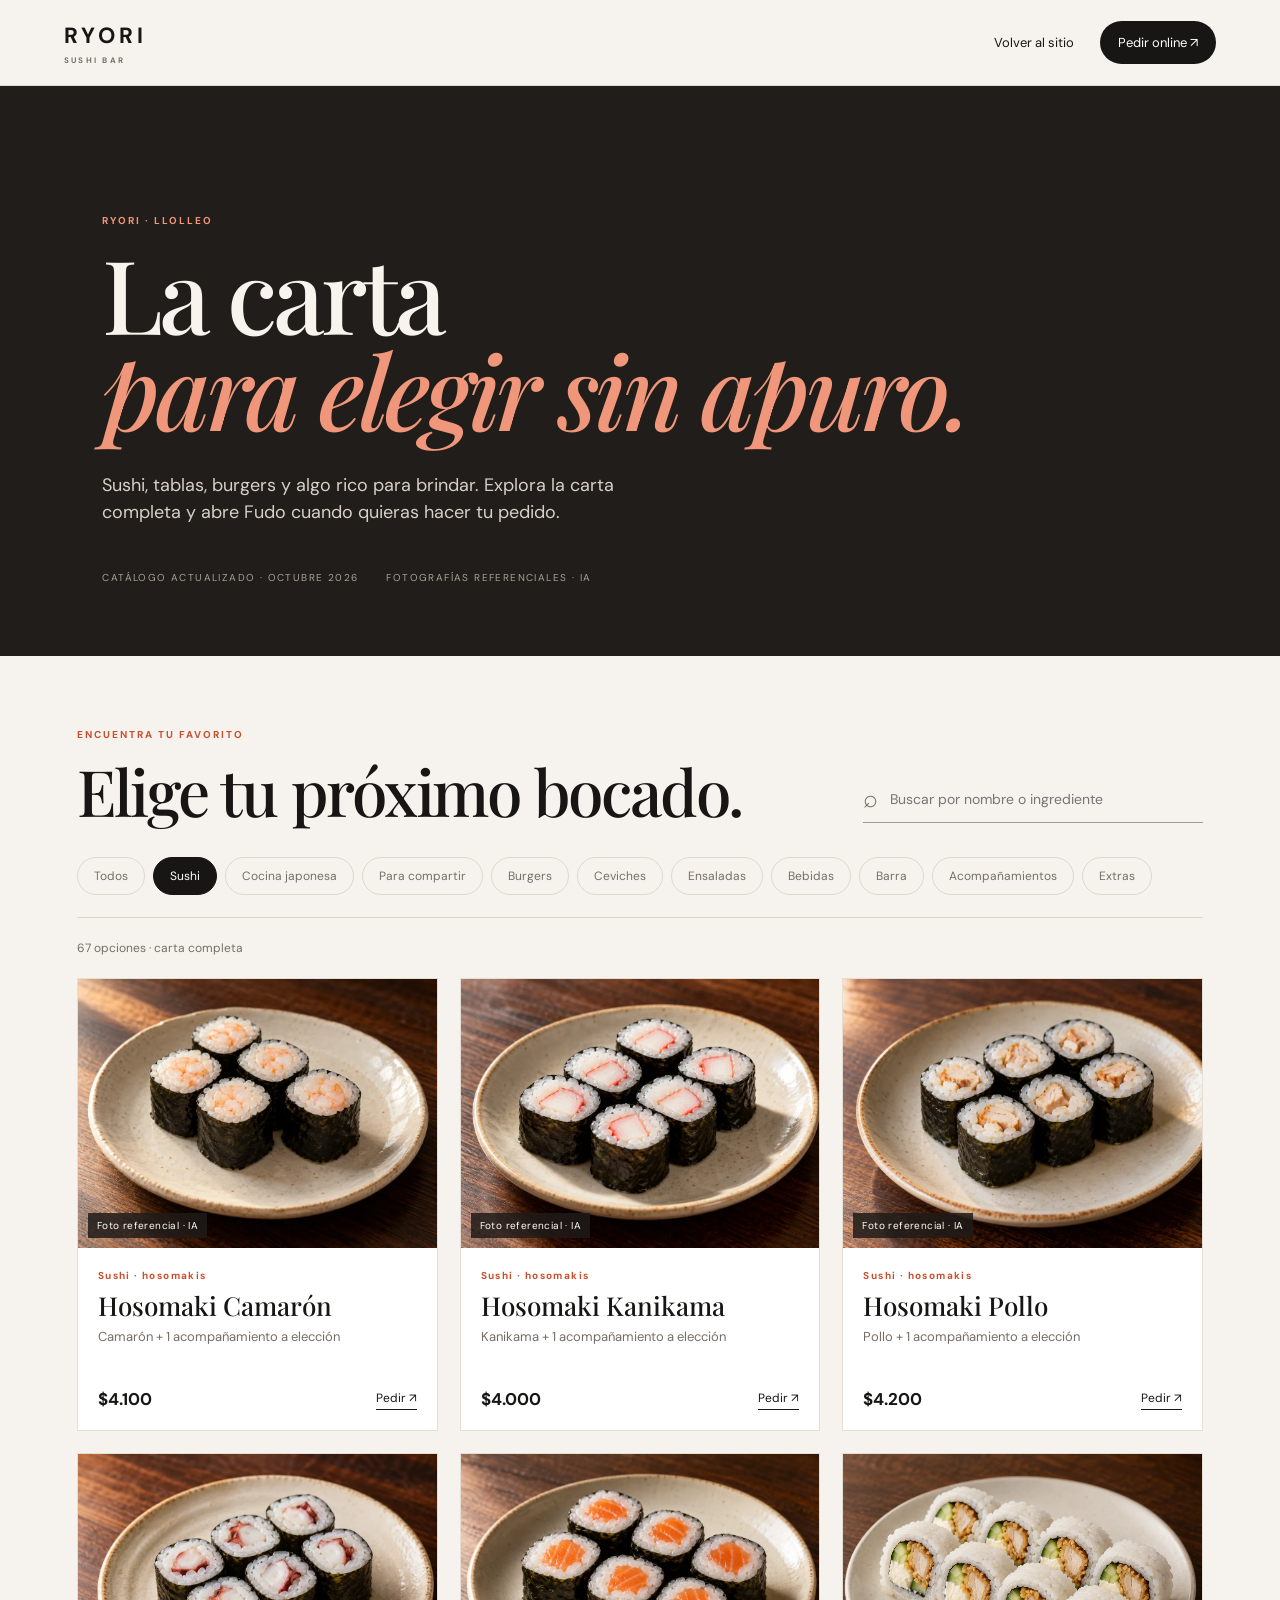
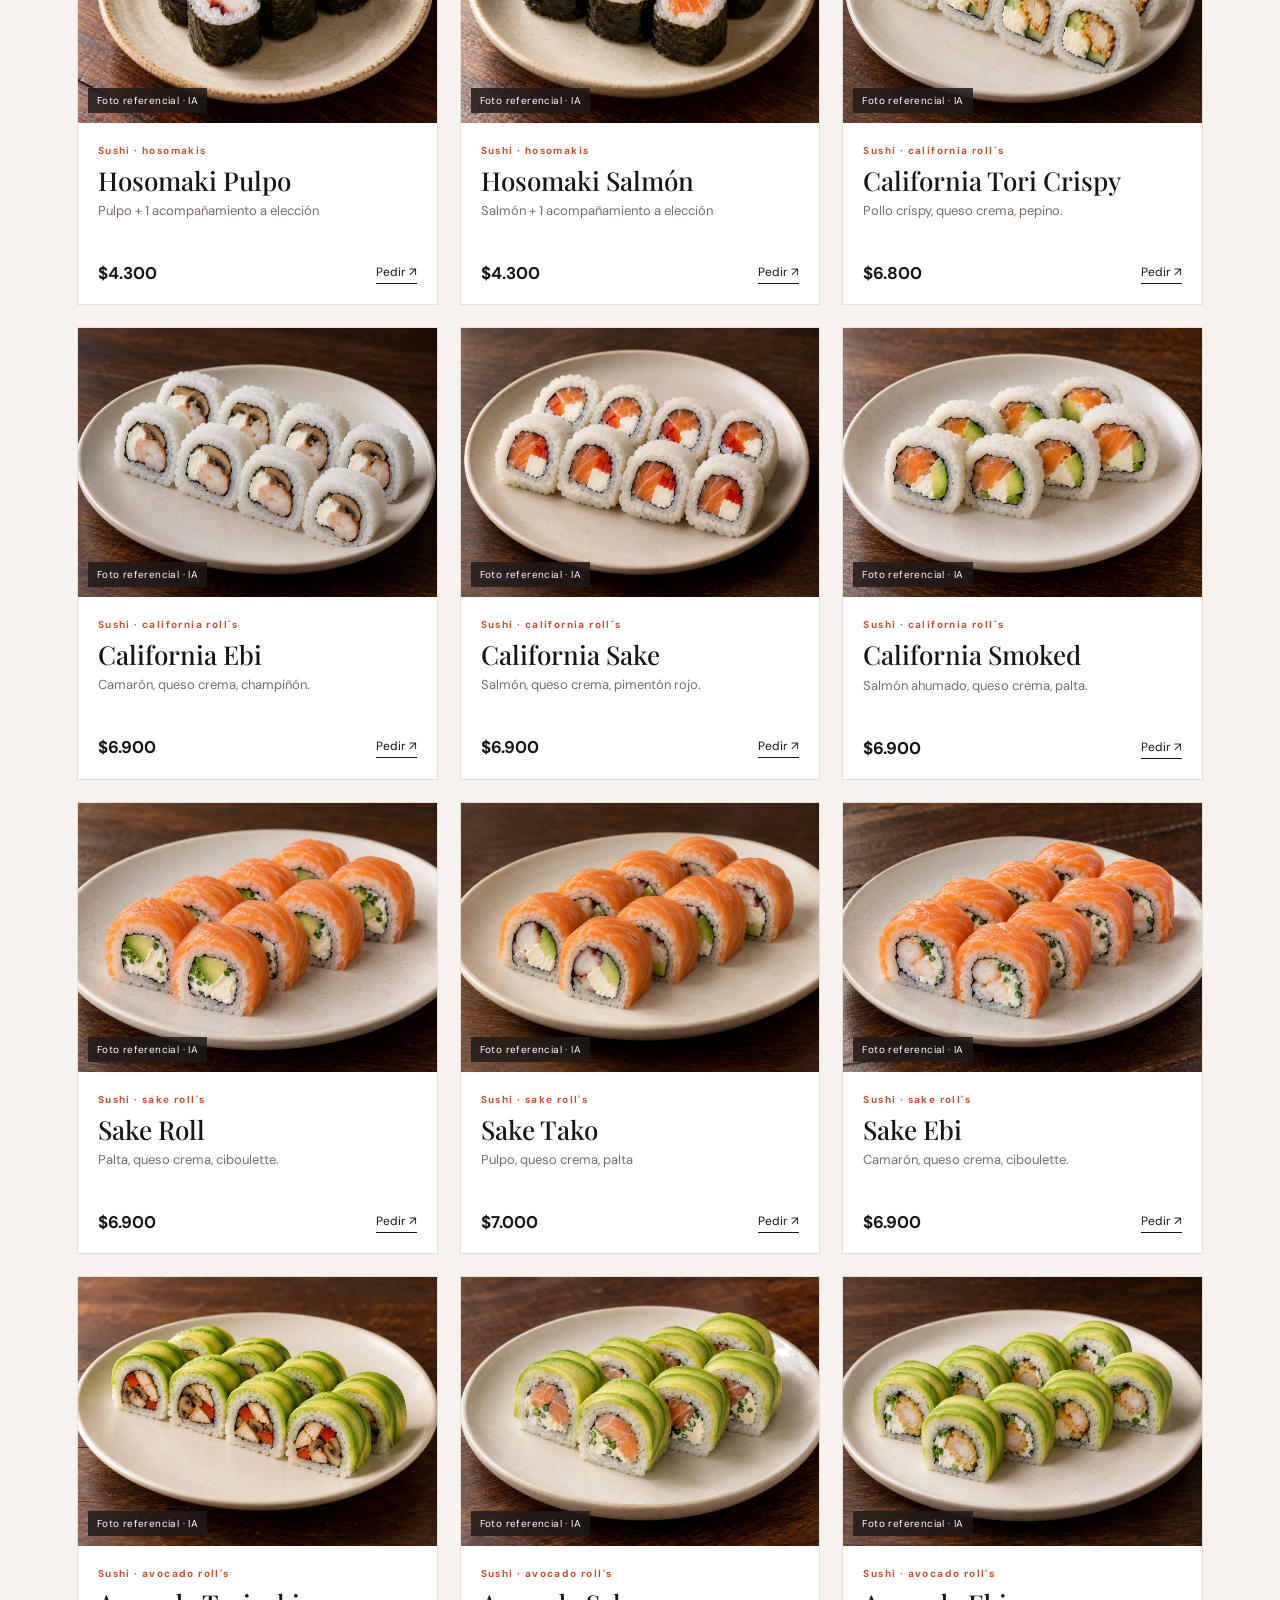
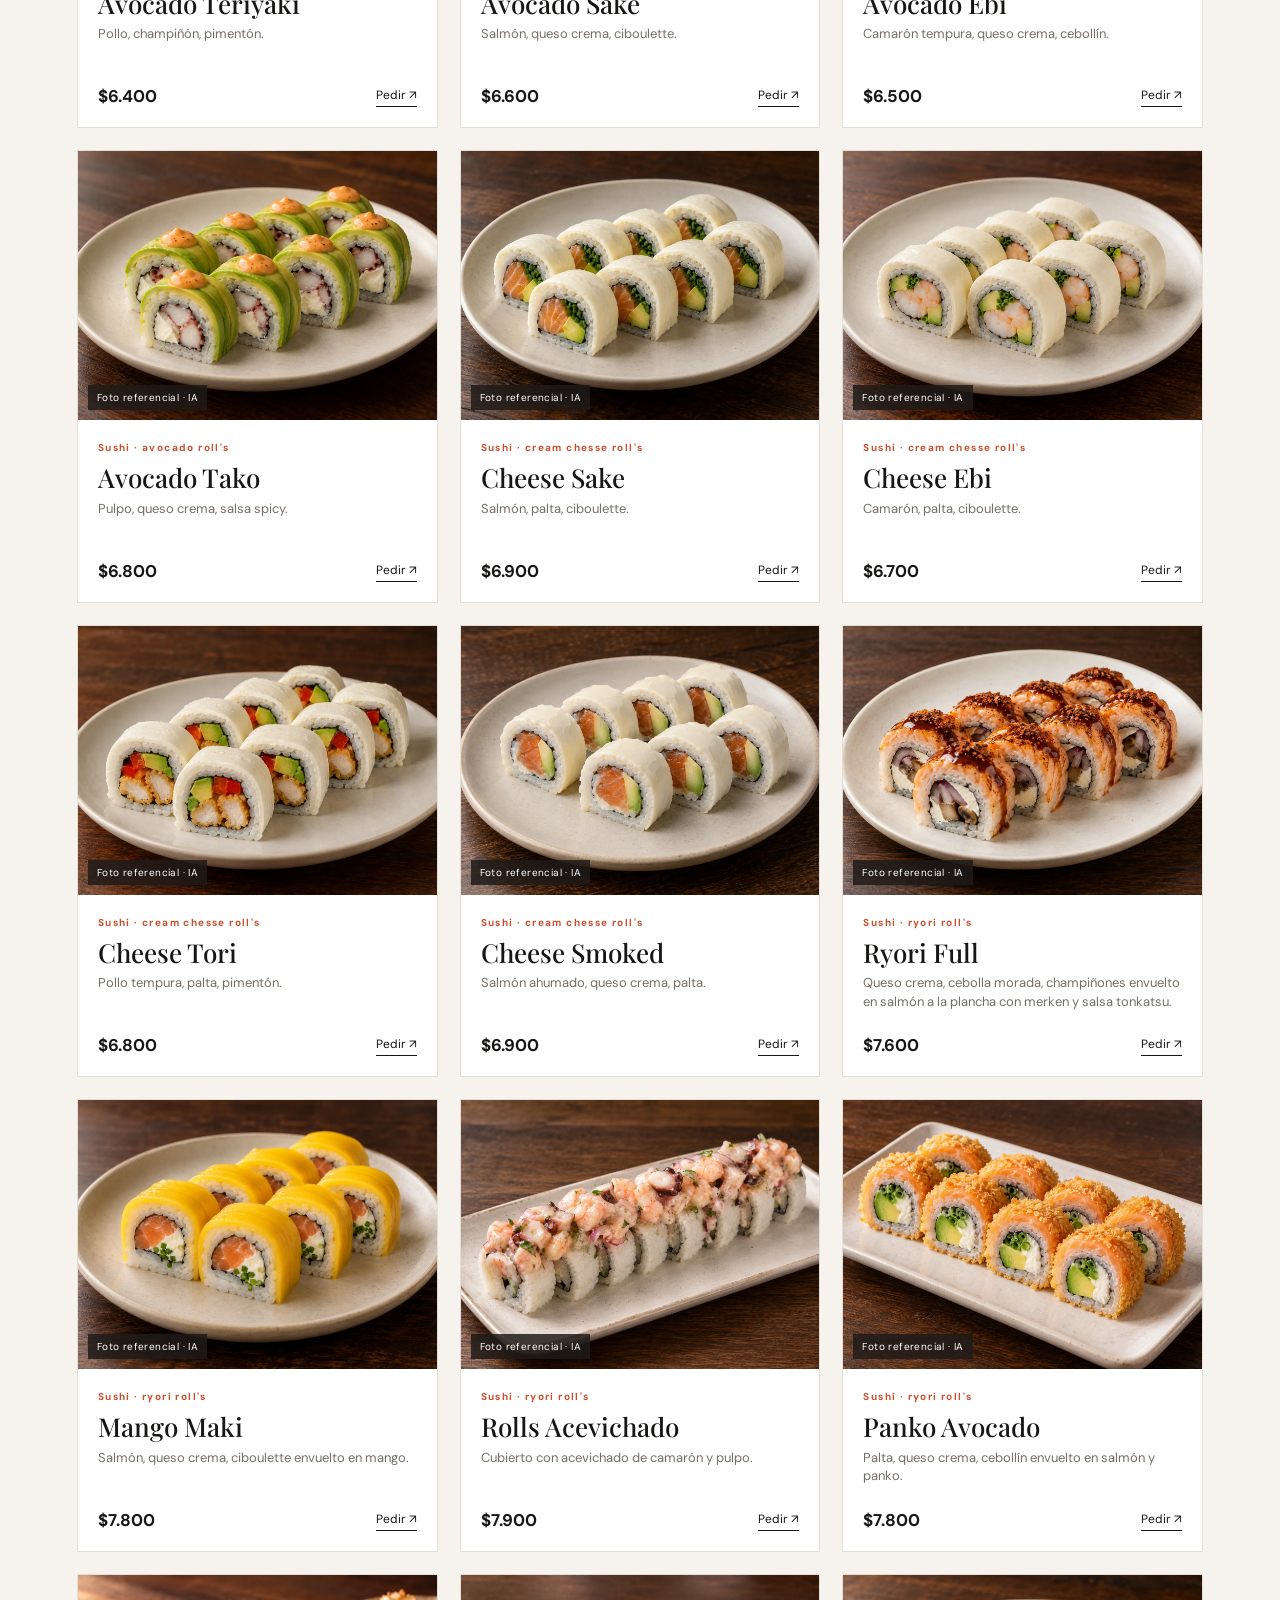
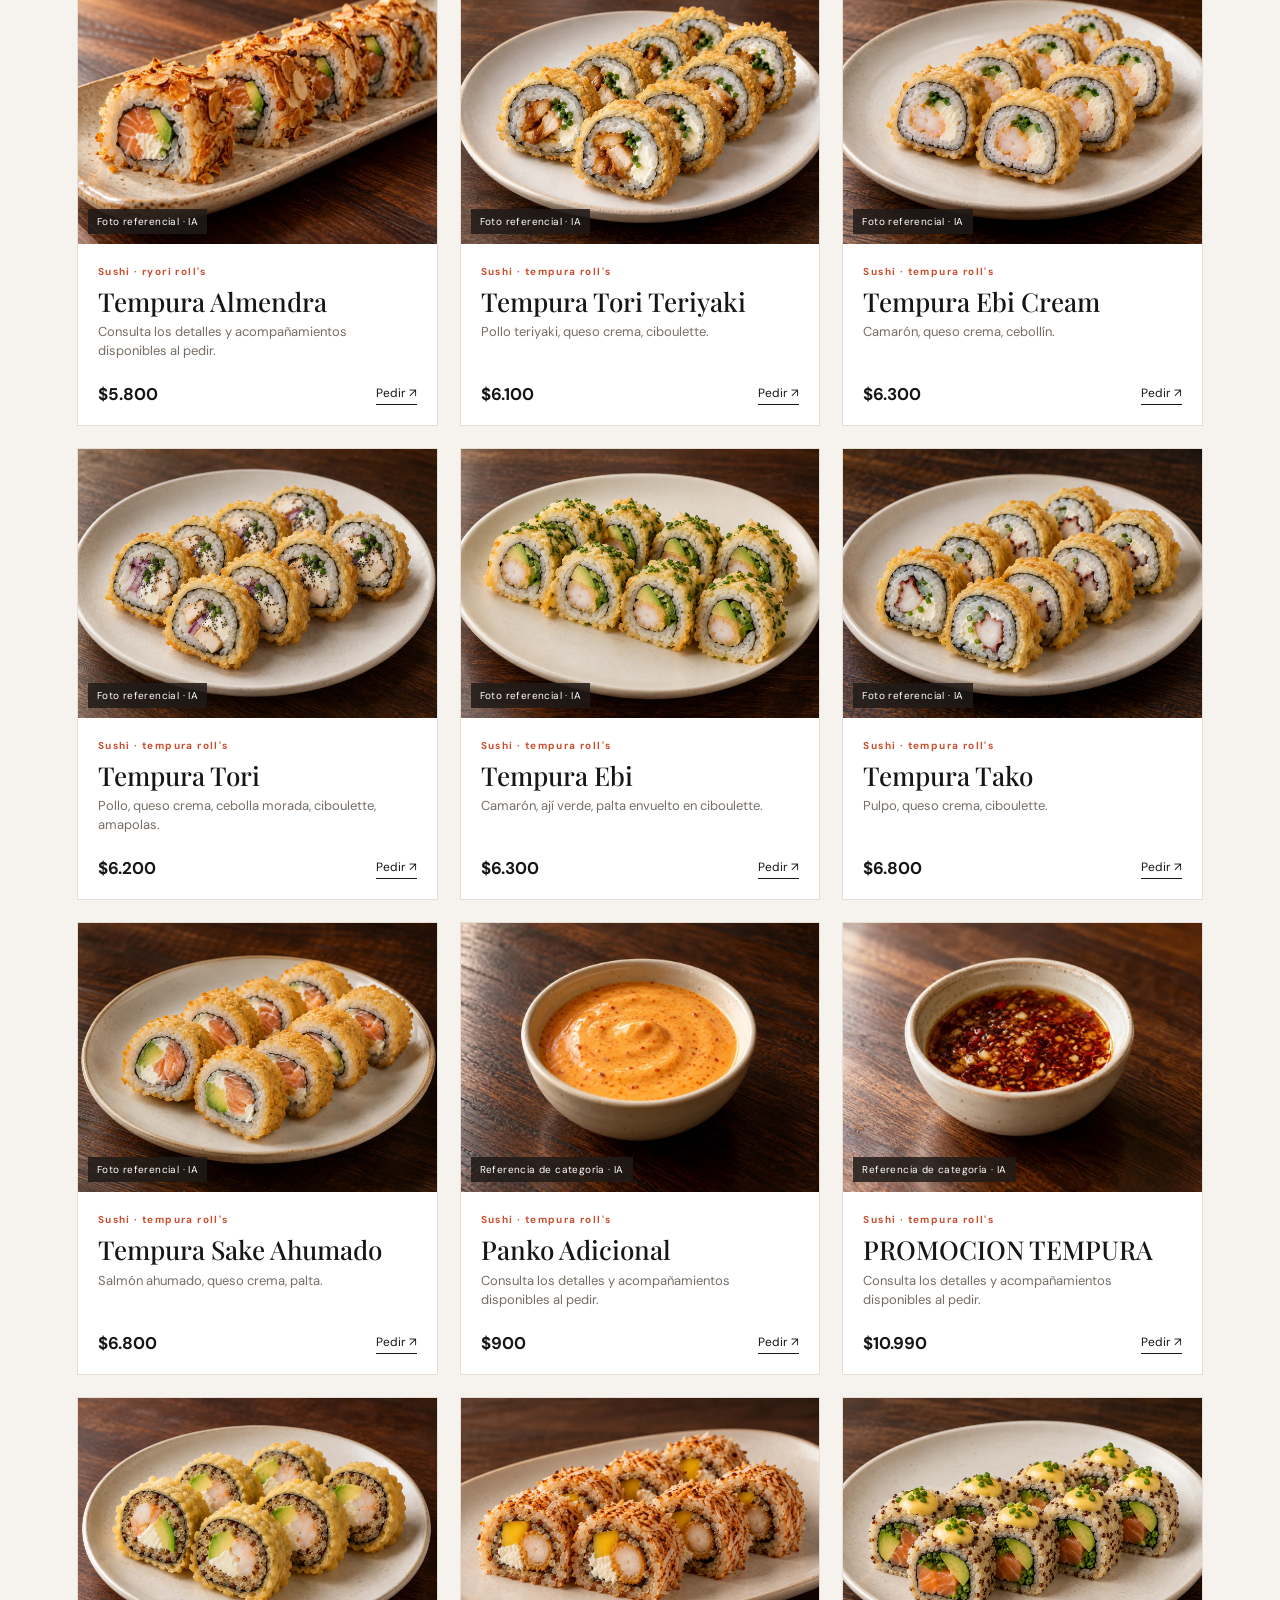
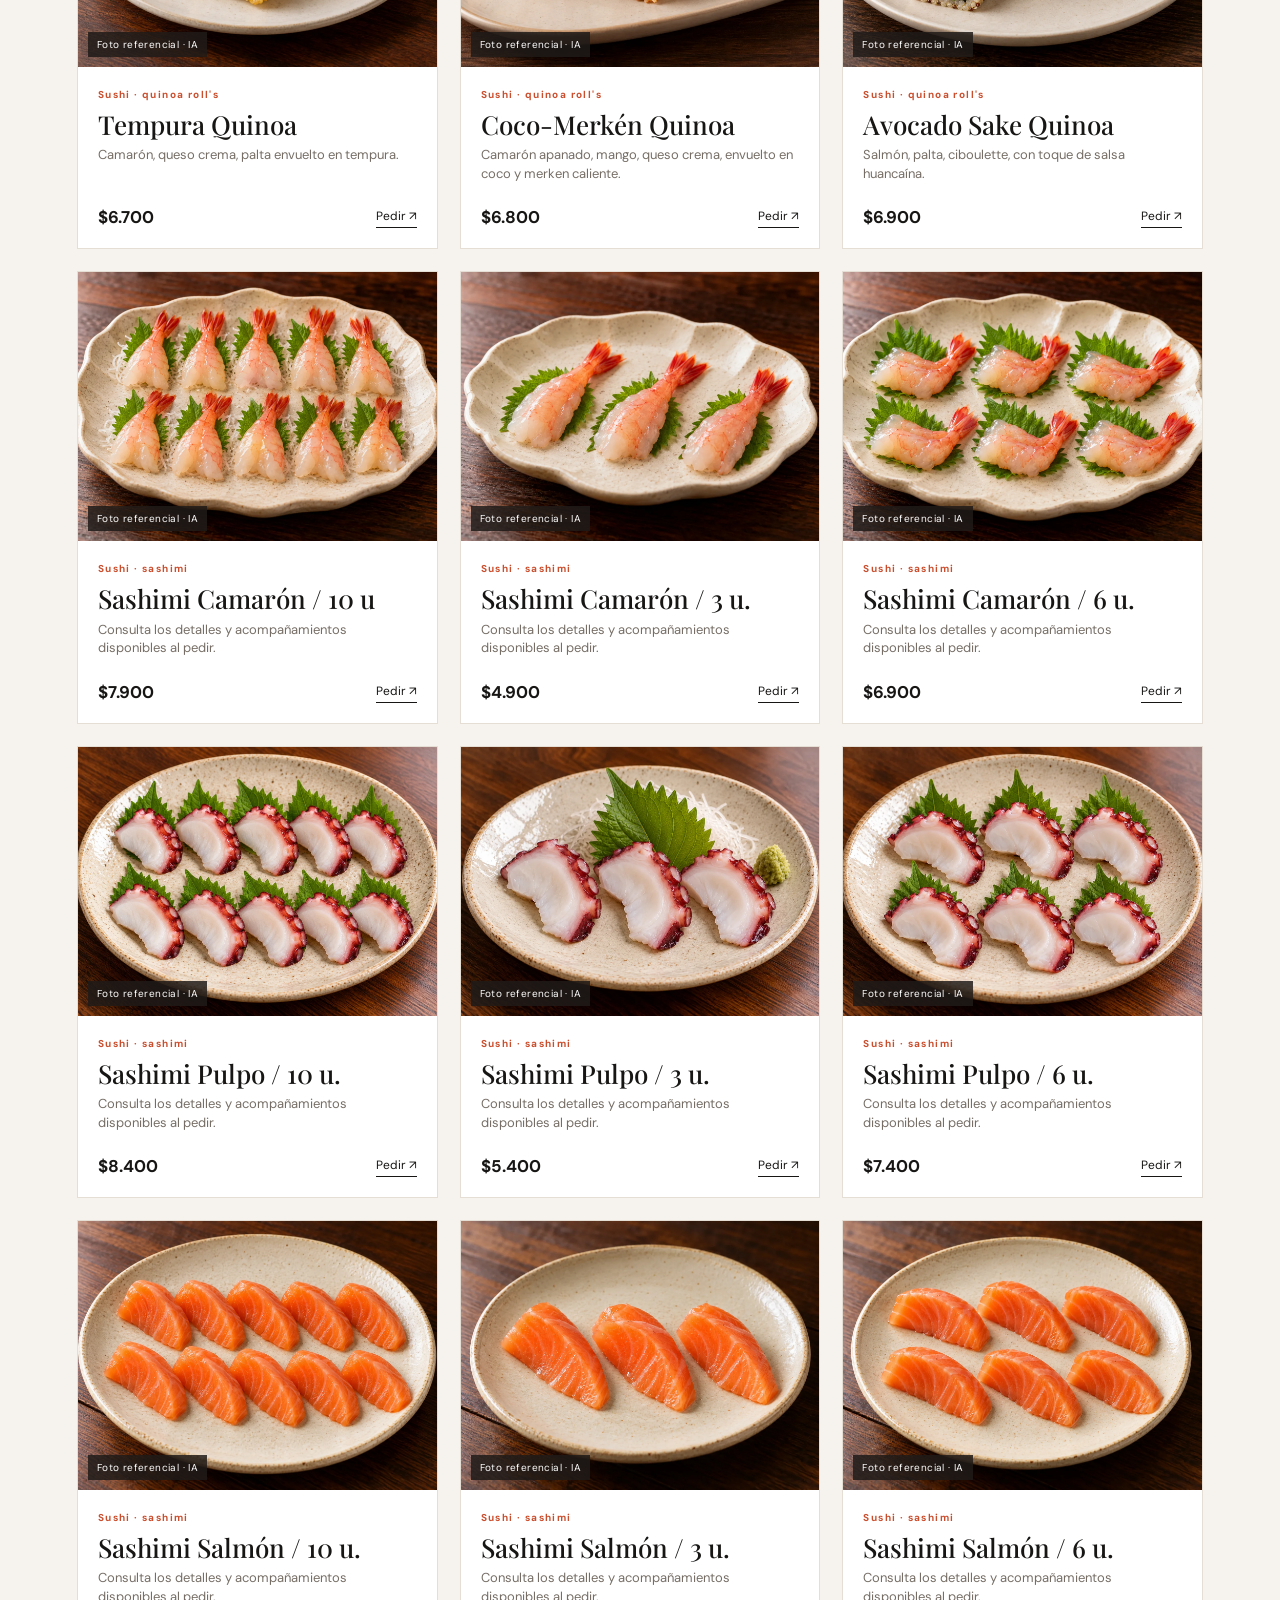
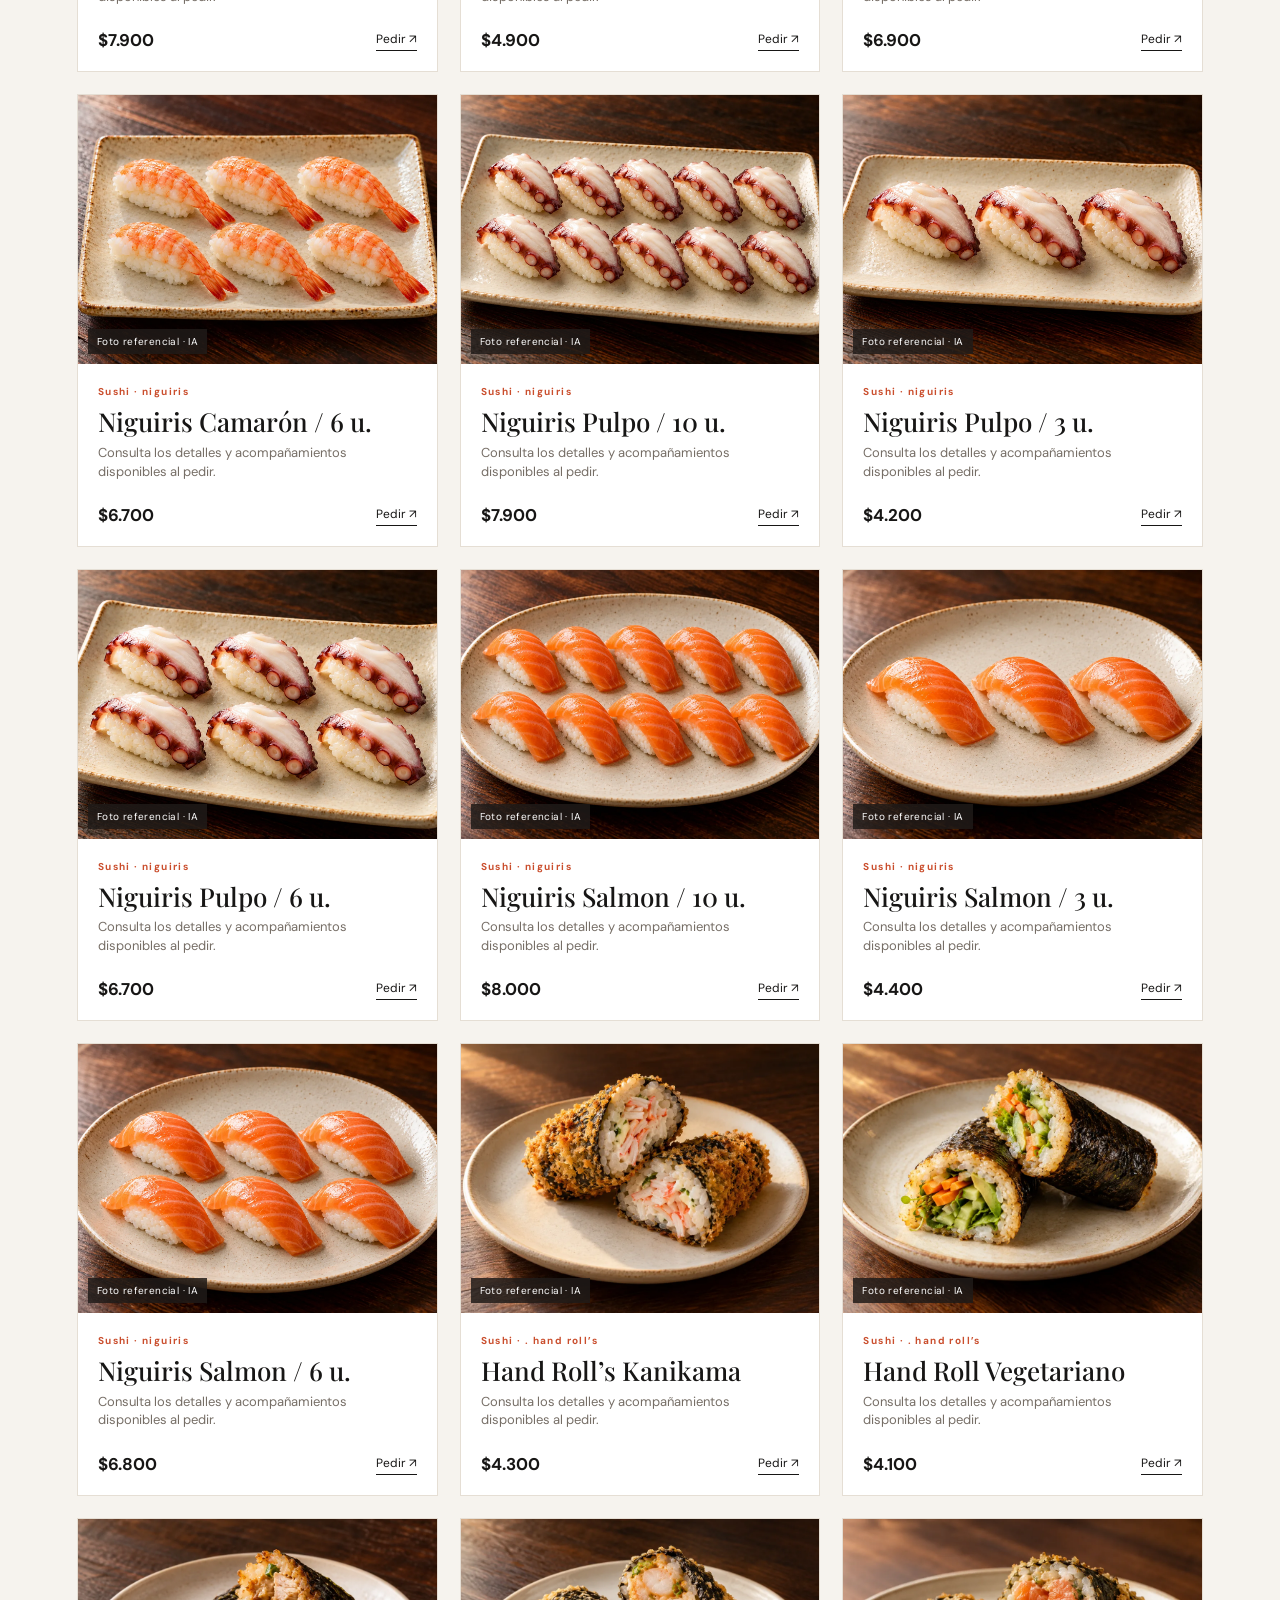
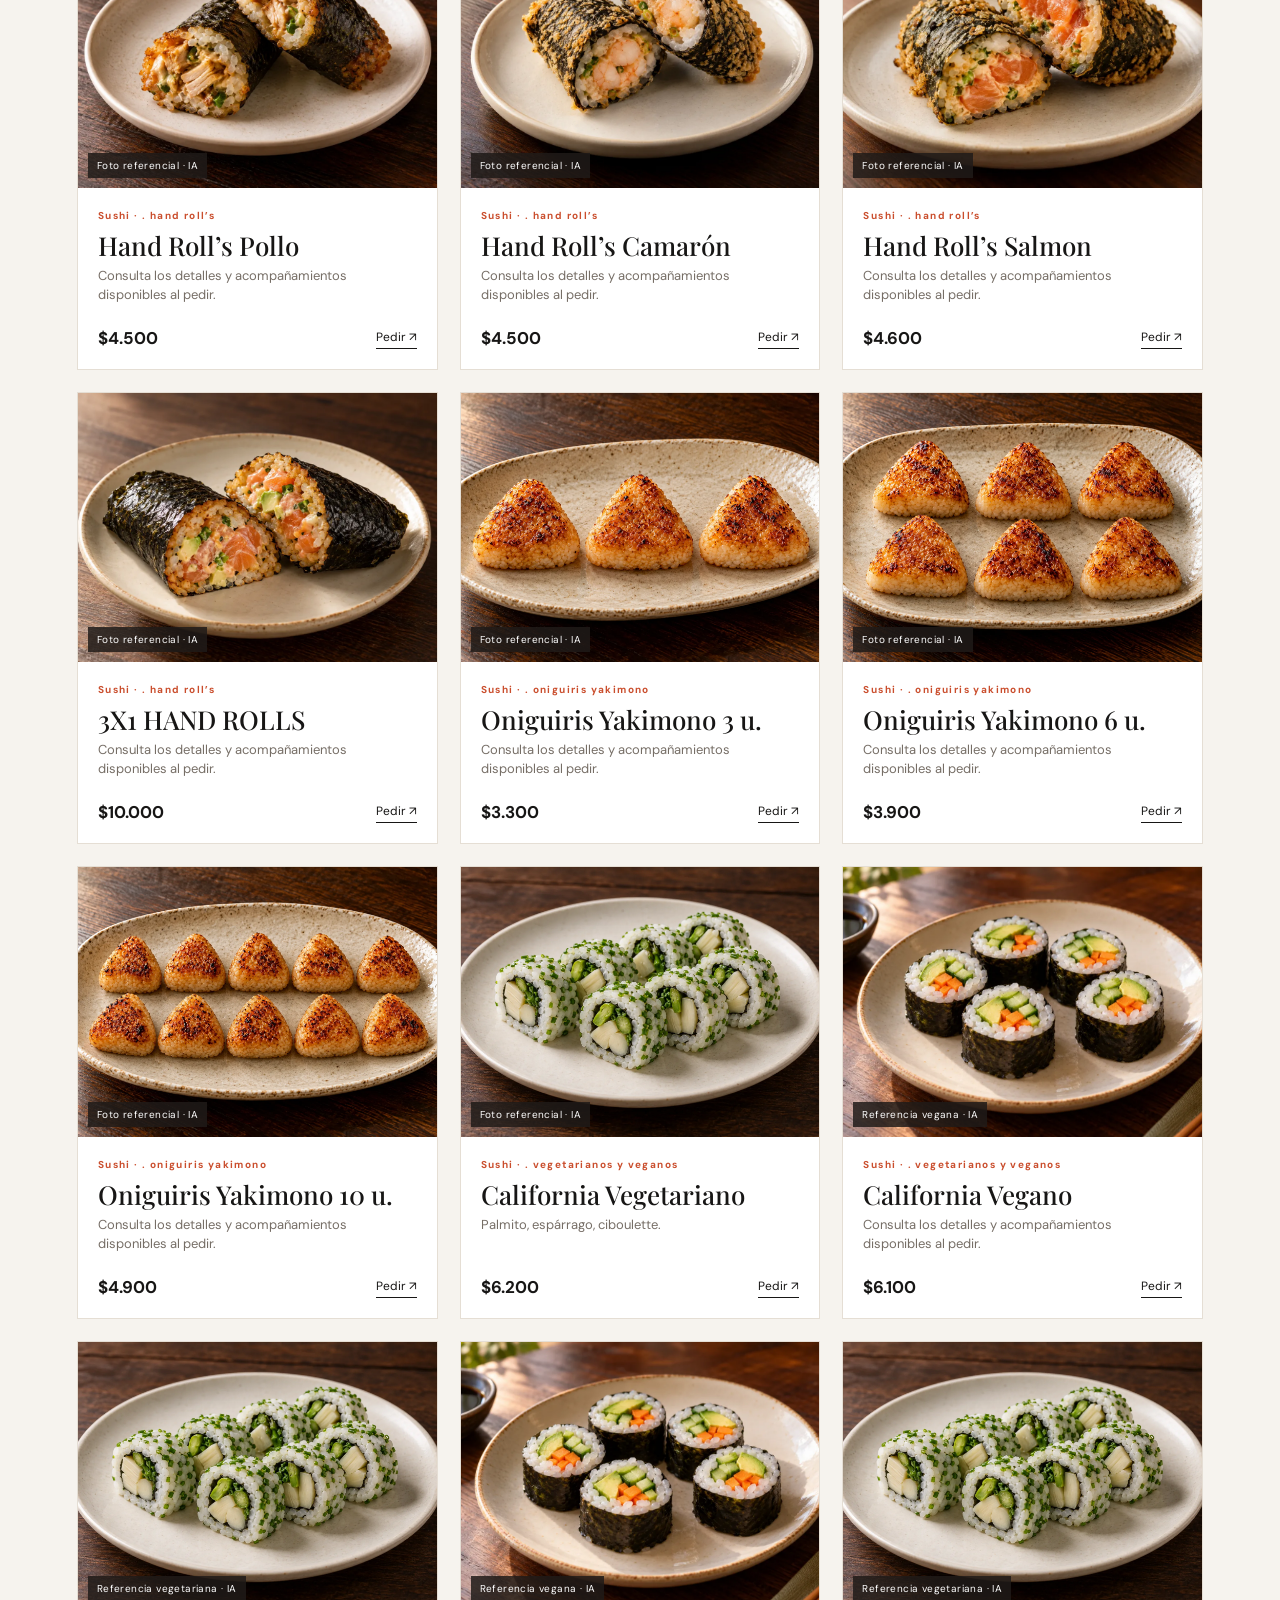
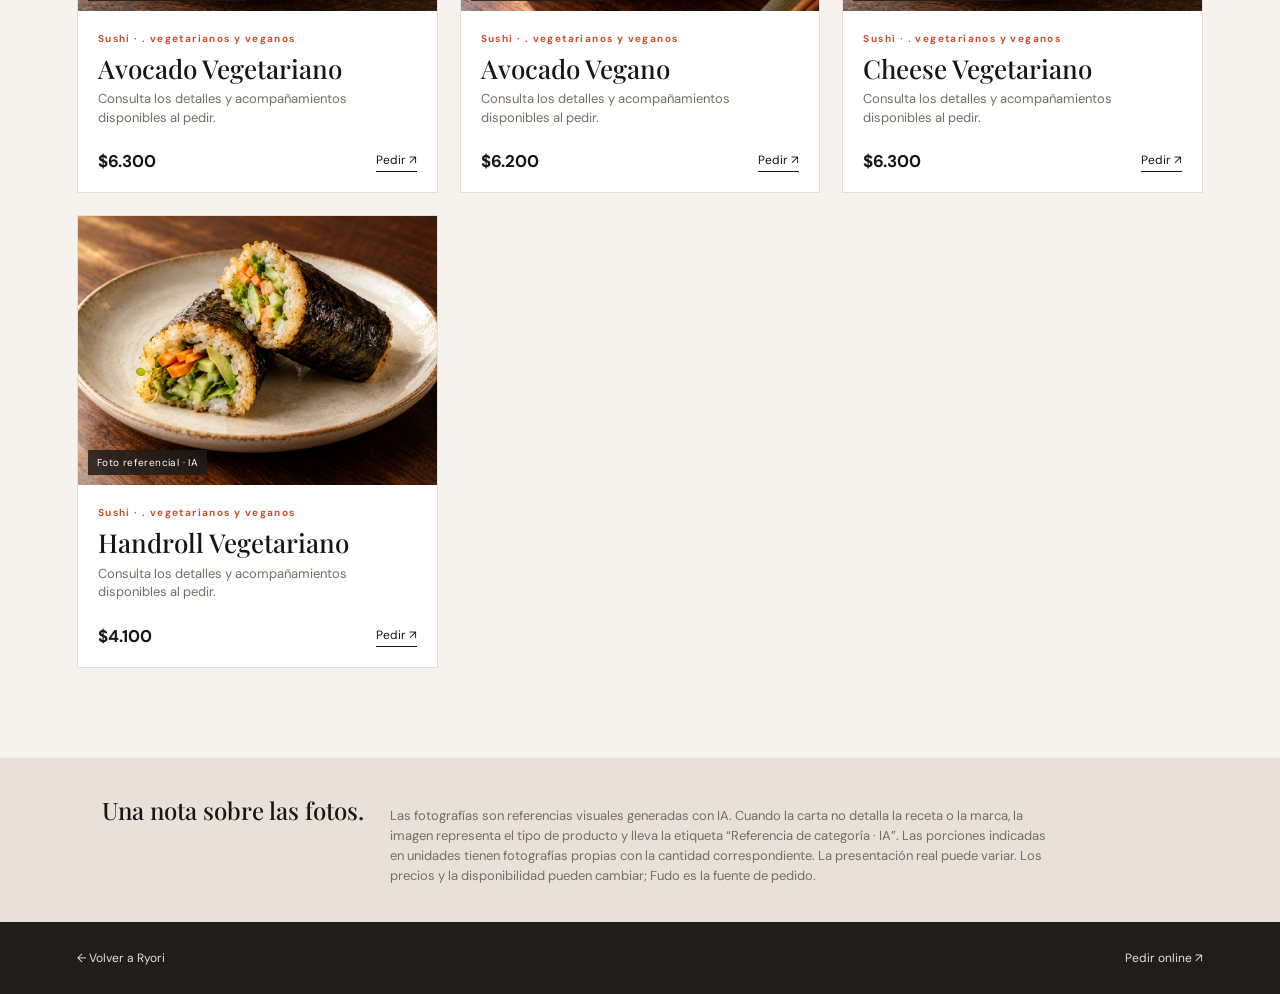
==== commit c8e42052: "fix: match 43 menu photographs to exact serving quantities" ====
--- a/carta/index.html
+++ b/carta/index.html
@@ -3,4 +3,4 @@
 <body><header class="menu-header"><a class="wordmark" href="../" aria-label="Volver a Ryori">RYORI <span>SUSHI BAR</span></a><nav><a href="../">Volver al sitio</a><a class="order-button" href="https://menu.fu.do/ryori" target="_blank" rel="noopener">Pedir online ↗</a></nav></header>
 <main><section class="menu-hero"><p class="eyebrow">RYORI · LLOLLEO</p><h1>La carta<br><em>para elegir sin apuro.</em></h1><p class="lead">Sushi, tablas, burgers y algo rico para brindar. Explora la carta completa y abre Fudo cuando quieras hacer tu pedido.</p><div class="meta"><span>CATÁLOGO ACTUALIZADO · OCTUBRE 2026</span><span>FOTOGRAFÍAS REFERENCIALES · IA</span></div></section>
 <section class="menu-browser" aria-labelledby="browser-title"><div class="browser-top"><div><p class="eyebrow">ENCUENTRA TU FAVORITO</p><h2 id="browser-title">Elige tu próximo bocado.</h2></div><label class="search"><span aria-hidden="true">⌕</span><input id="search" type="search" placeholder="Buscar por nombre o ingrediente" autocomplete="off"></label></div><div class="filters" id="filters" role="tablist" aria-label="Filtrar la carta"></div><p class="result-count" id="result-count"></p><div class="menu-grid" id="menu-grid"></div></section>
-<section class="menu-note"><strong>Una nota sobre las fotos.</strong><p>Las fotografías son referencias visuales generadas con IA. Cuando la carta no detalla la receta o la marca, la imagen representa el tipo de producto y lleva la etiqueta “Referencia de categoría · IA”. Una misma foto puede ilustrar distintos tamaños de porción. La presentación real puede variar. Los precios y la disponibilidad pueden cambiar; Fudo es la fuente de pedido.</p></section></main><footer><a href="../">← Volver a Ryori</a><a href="https://menu.fu.do/ryori" target="_blank" rel="noopener">Pedir online ↗</a></footer><script src="../menu-data.js"></script><script src="menu.js"></script></body></html>
+<section class="menu-note"><strong>Una nota sobre las fotos.</strong><p>Las fotografías son referencias visuales generadas con IA. Cuando la carta no detalla la receta o la marca, la imagen representa el tipo de producto y lleva la etiqueta “Referencia de categoría · IA”. Las porciones indicadas en unidades tienen fotografías propias con la cantidad correspondiente. La presentación real puede variar. Los precios y la disponibilidad pueden cambiar; Fudo es la fuente de pedido.</p></section></main><footer><a href="../">← Volver a Ryori</a><a href="https://menu.fu.do/ryori" target="_blank" rel="noopener">Pedir online ↗</a></footer><script src="../menu-data.js"></script><script src="menu.js"></script></body></html>
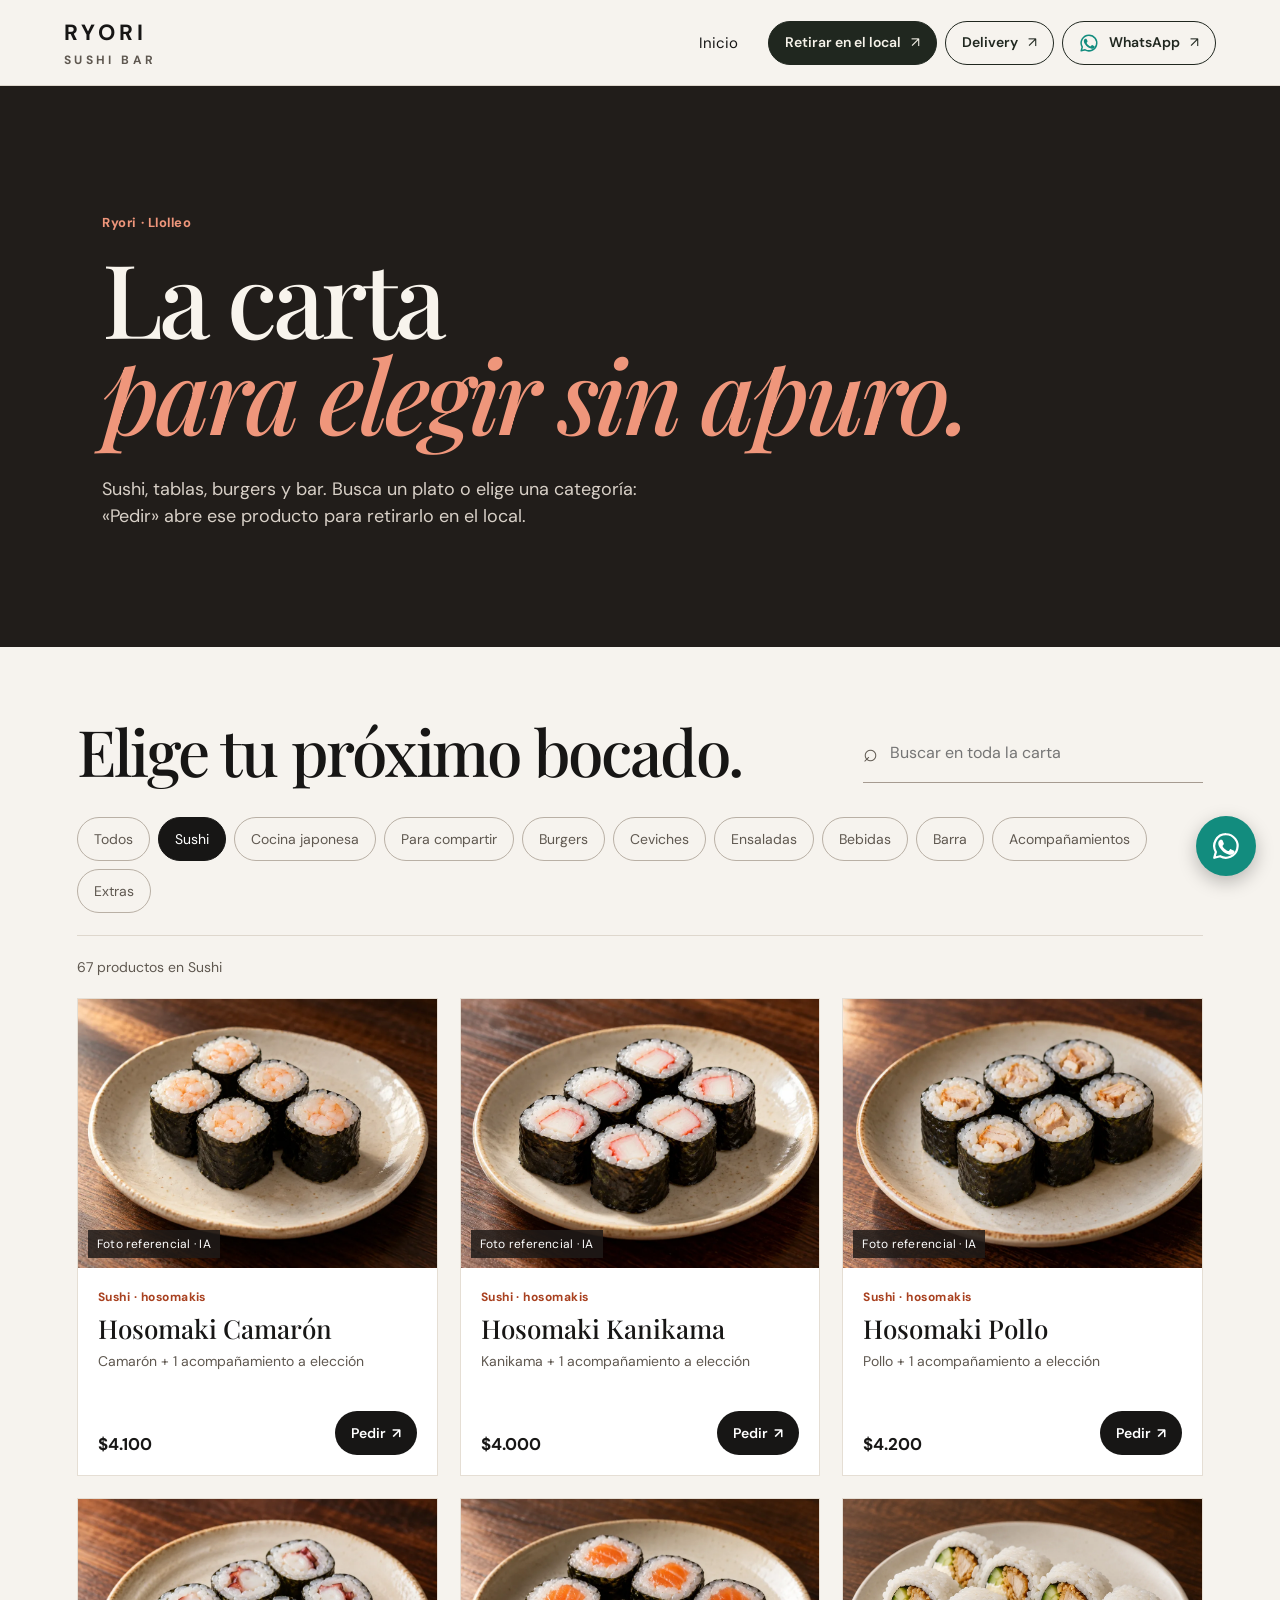
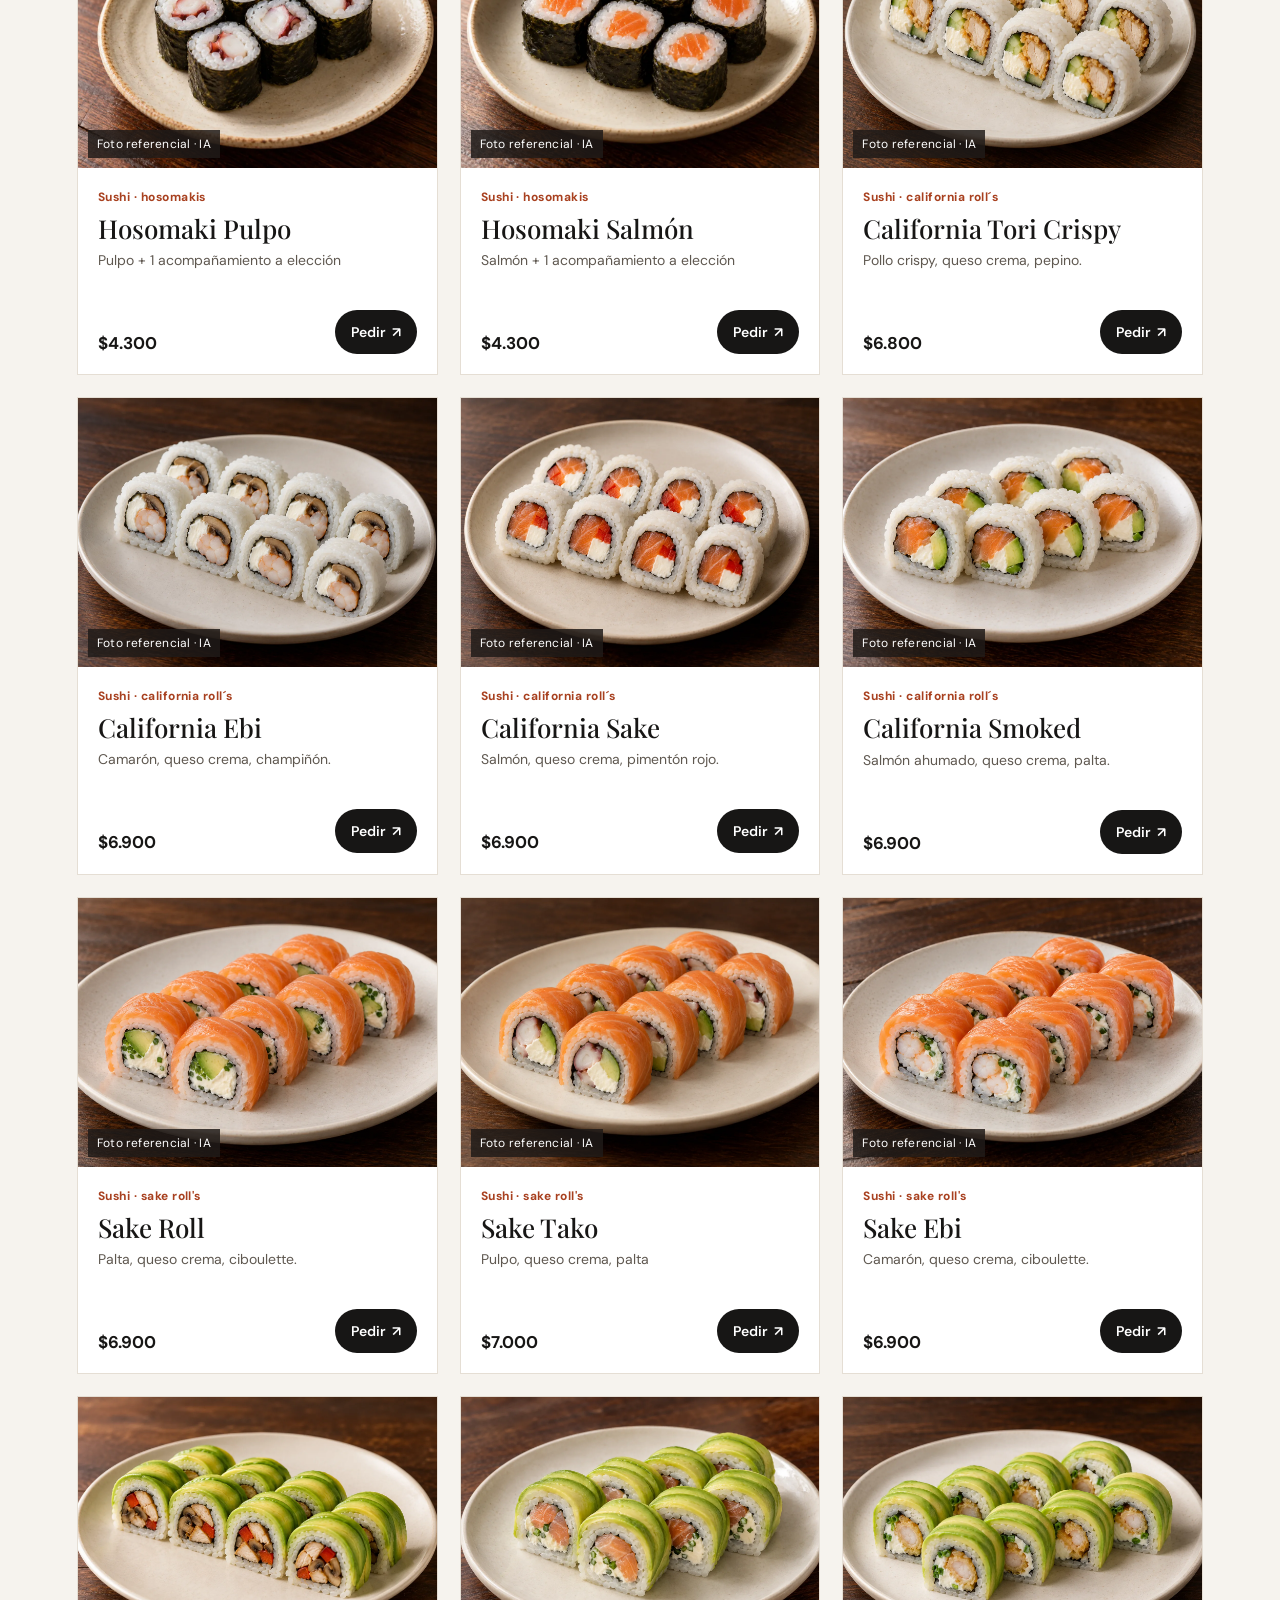
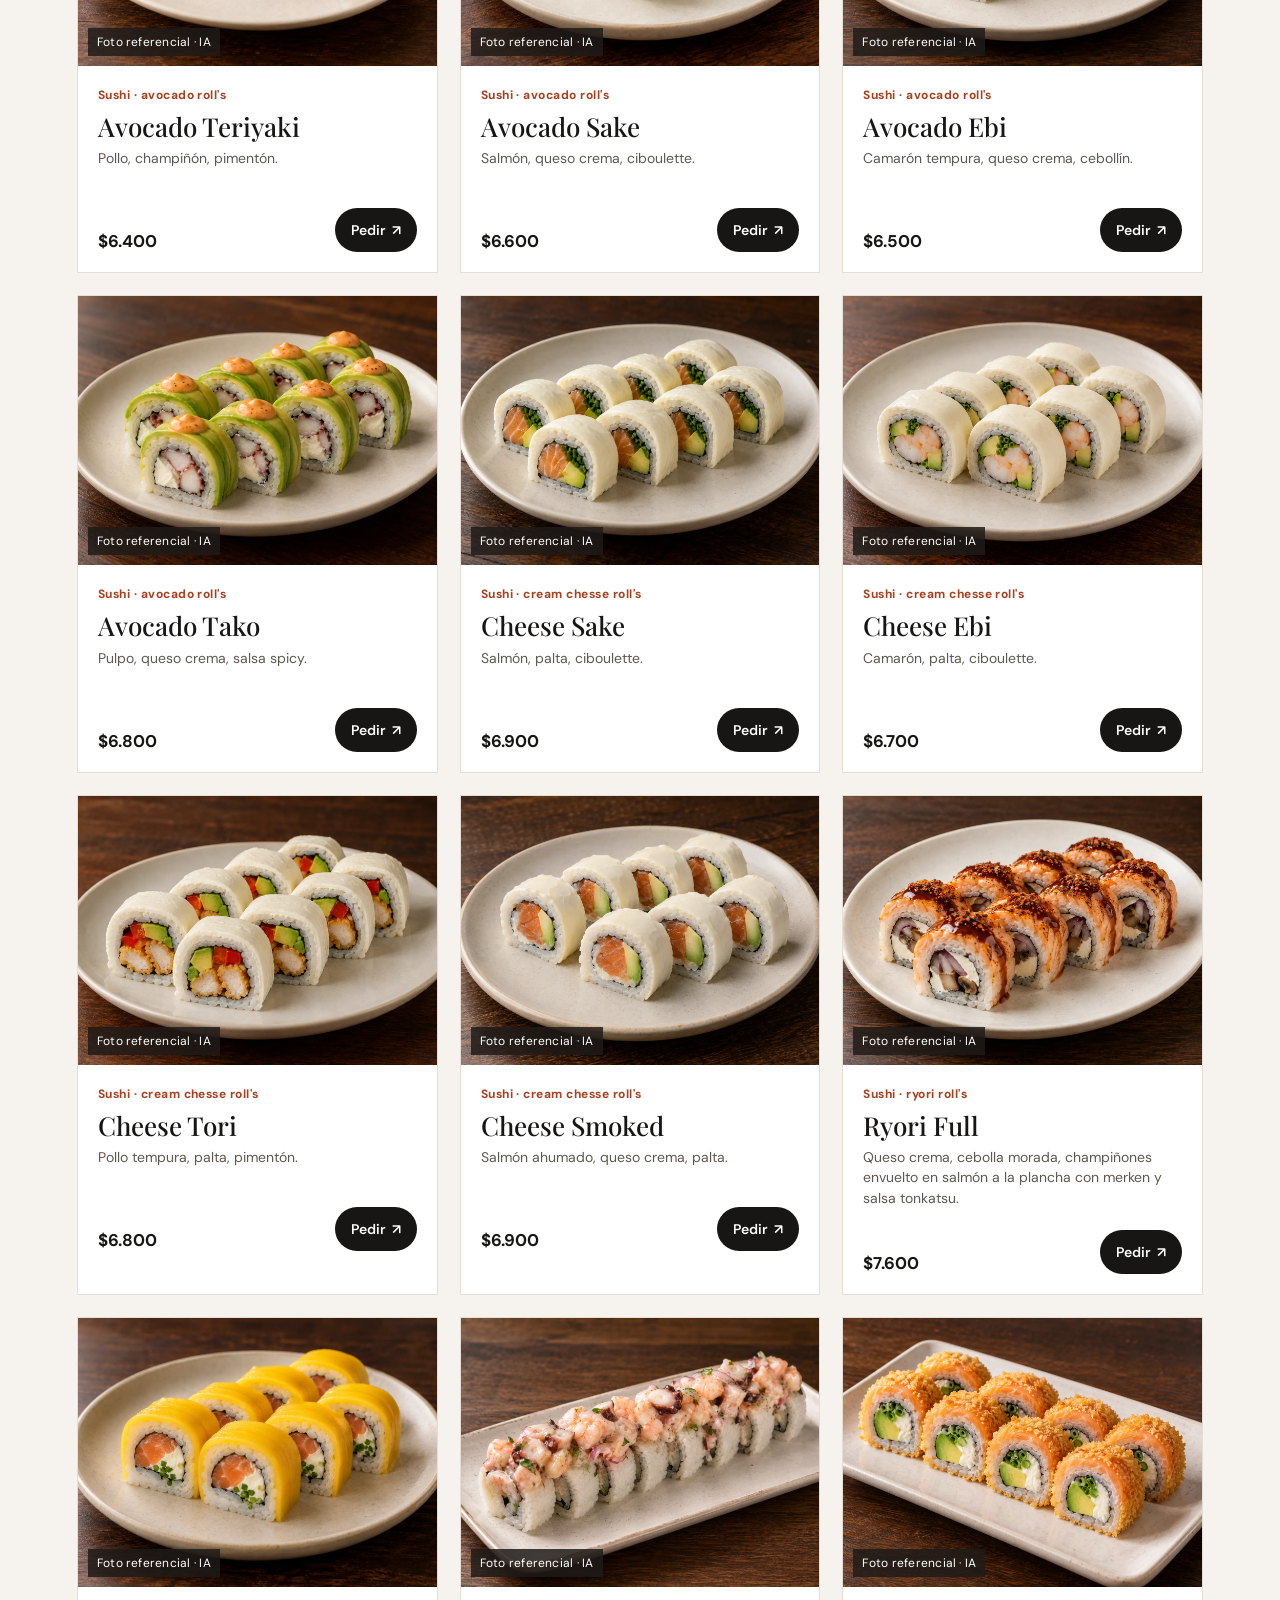
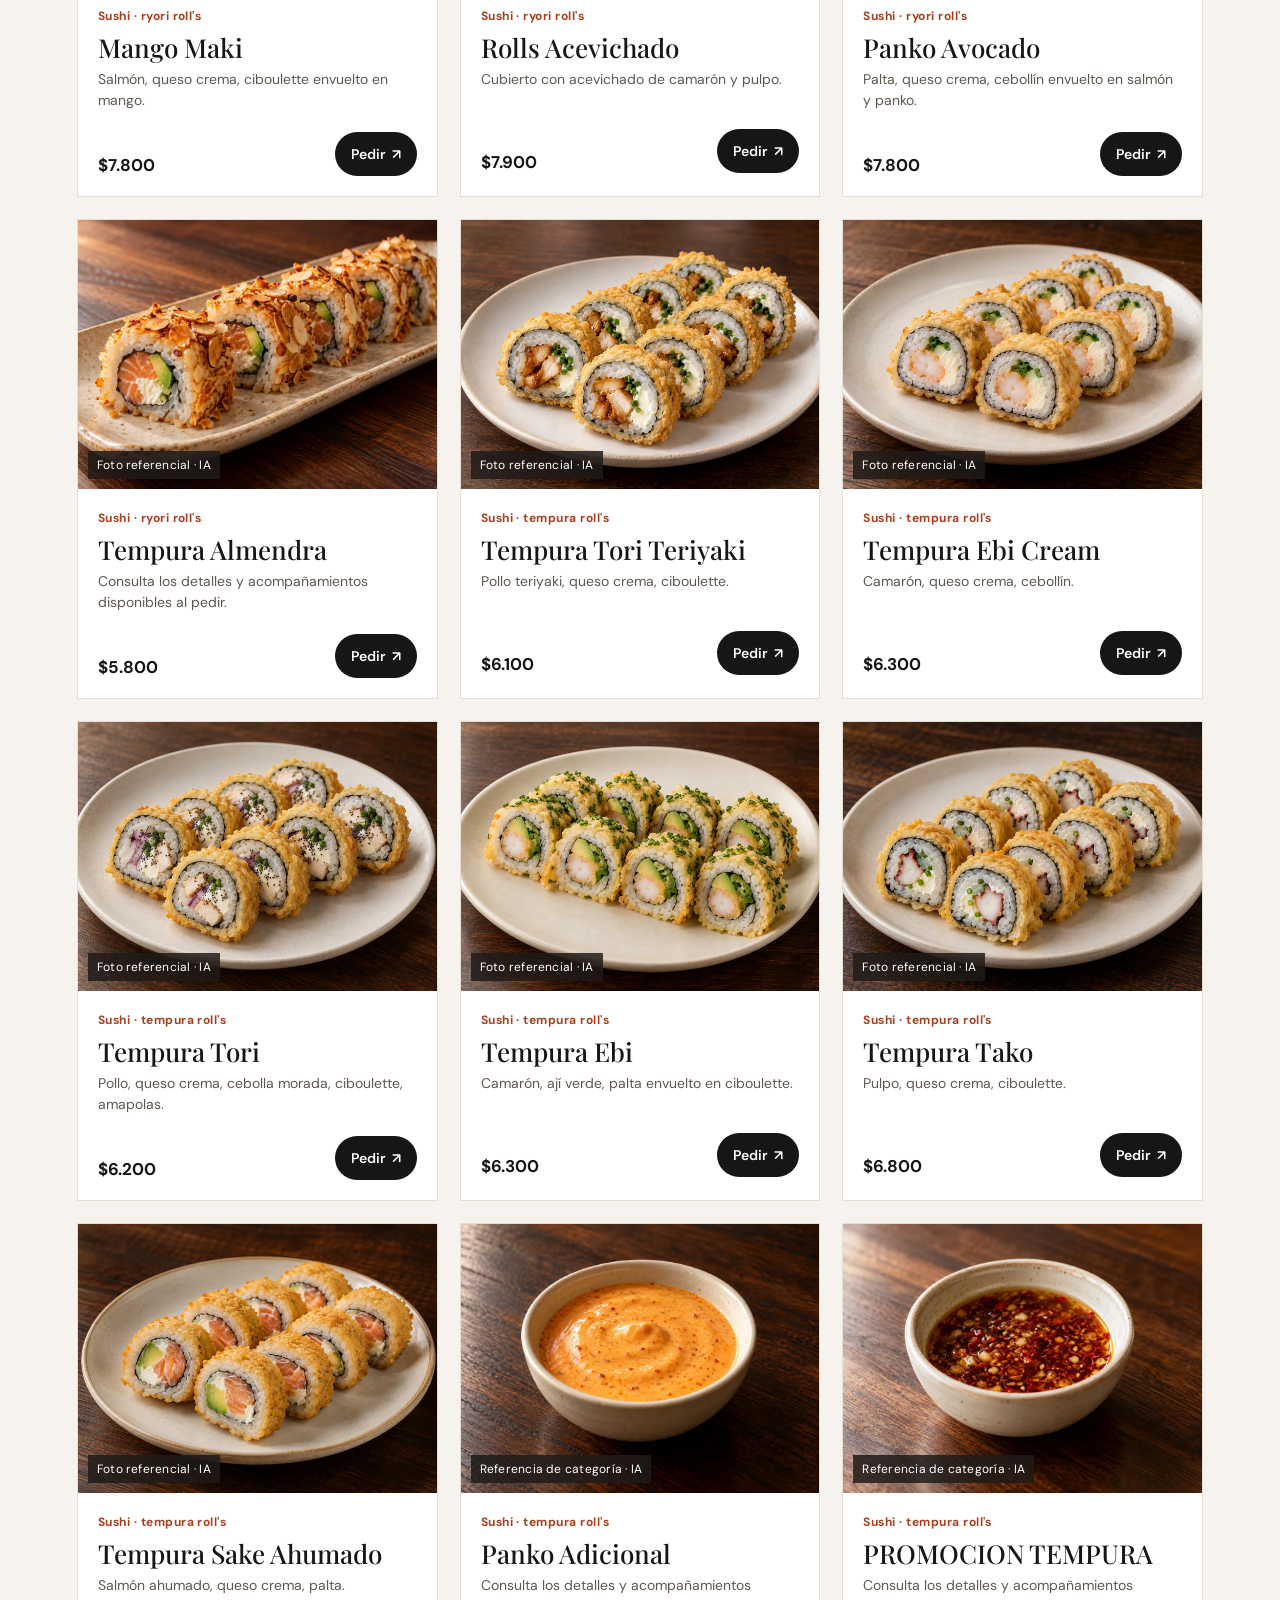
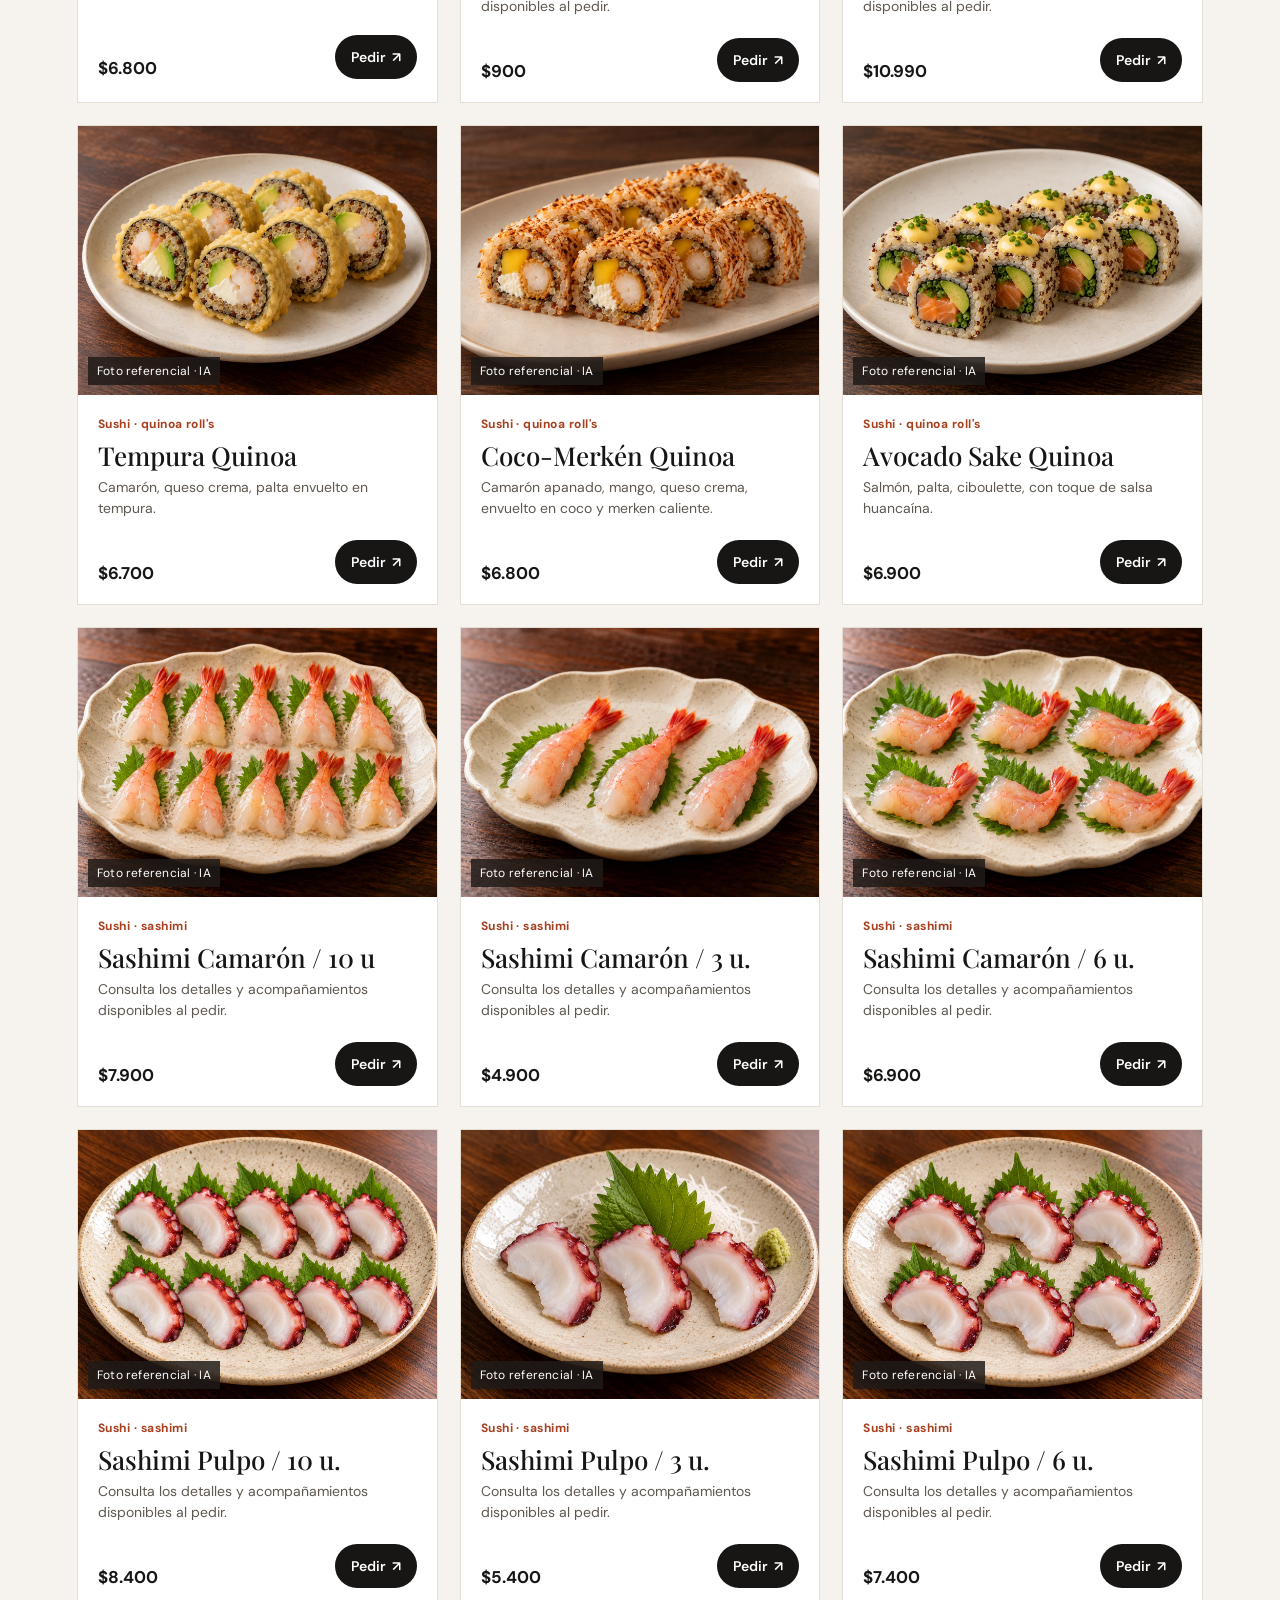
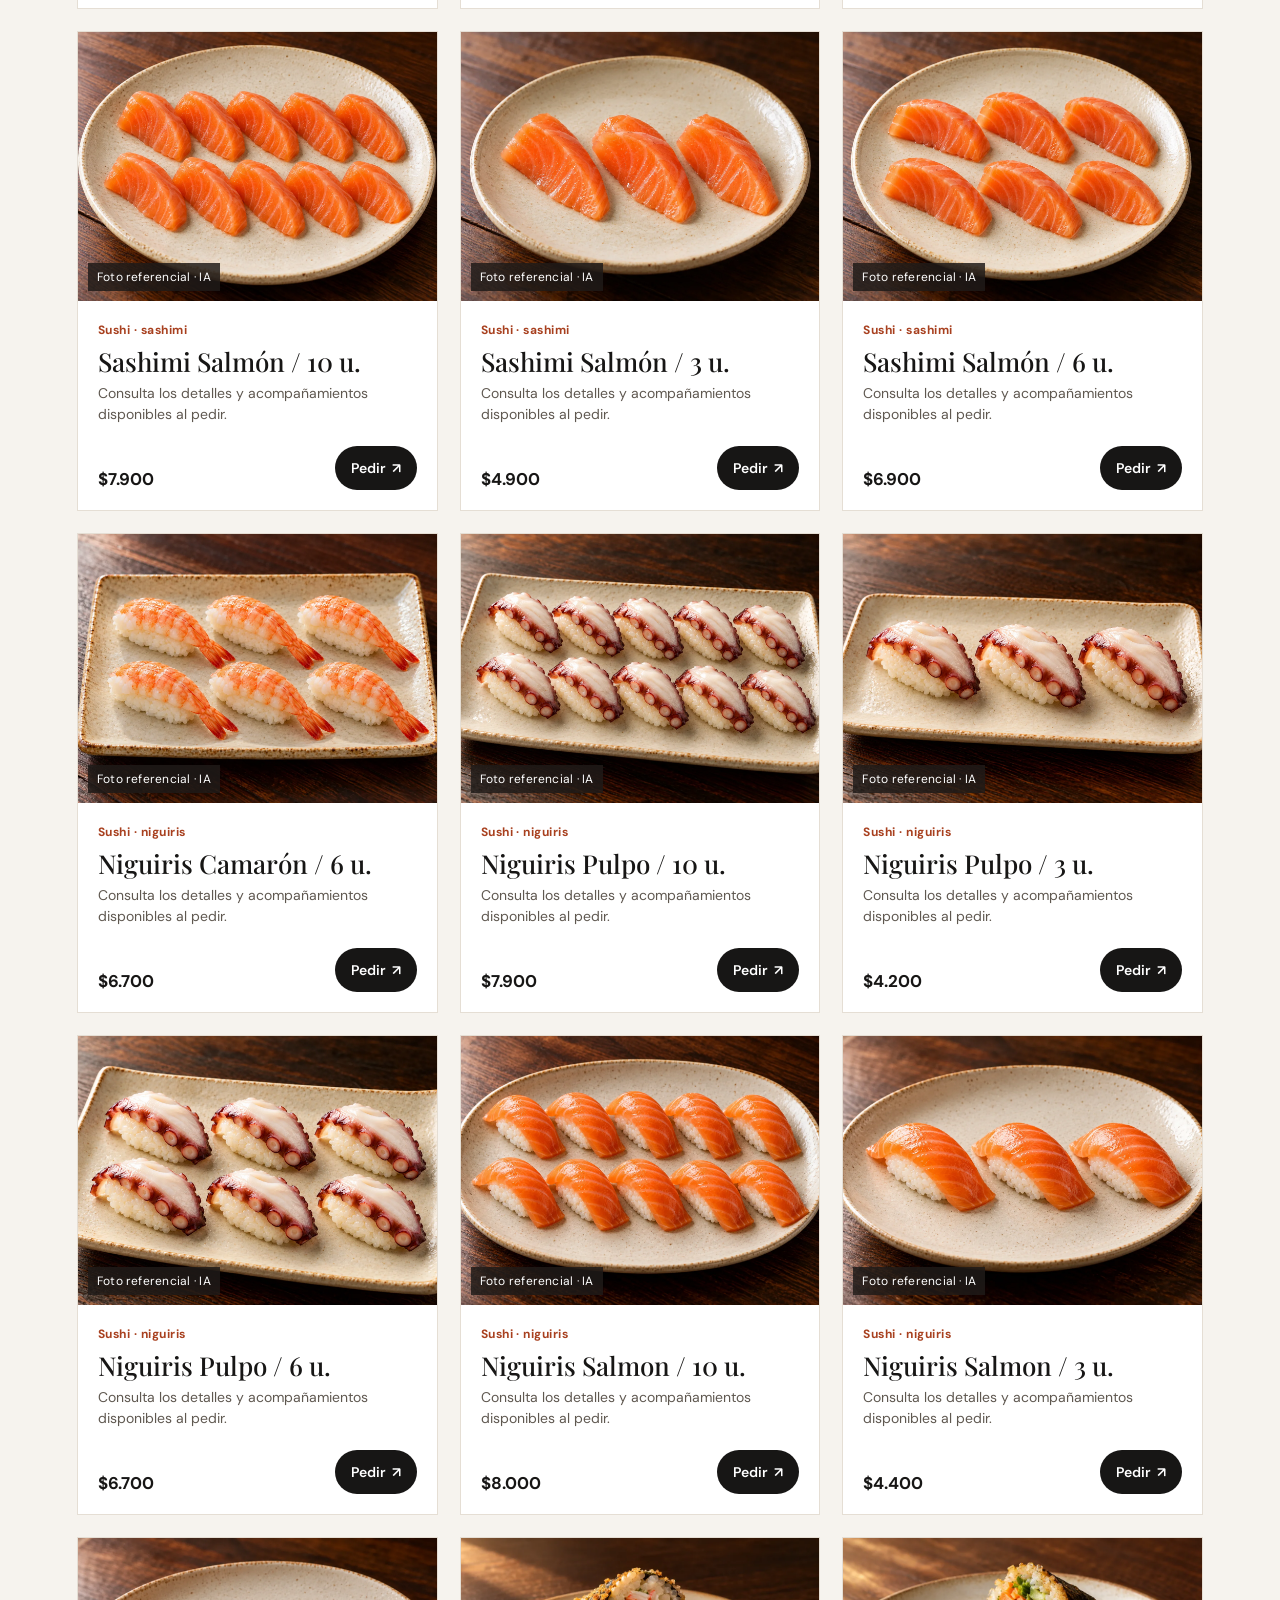
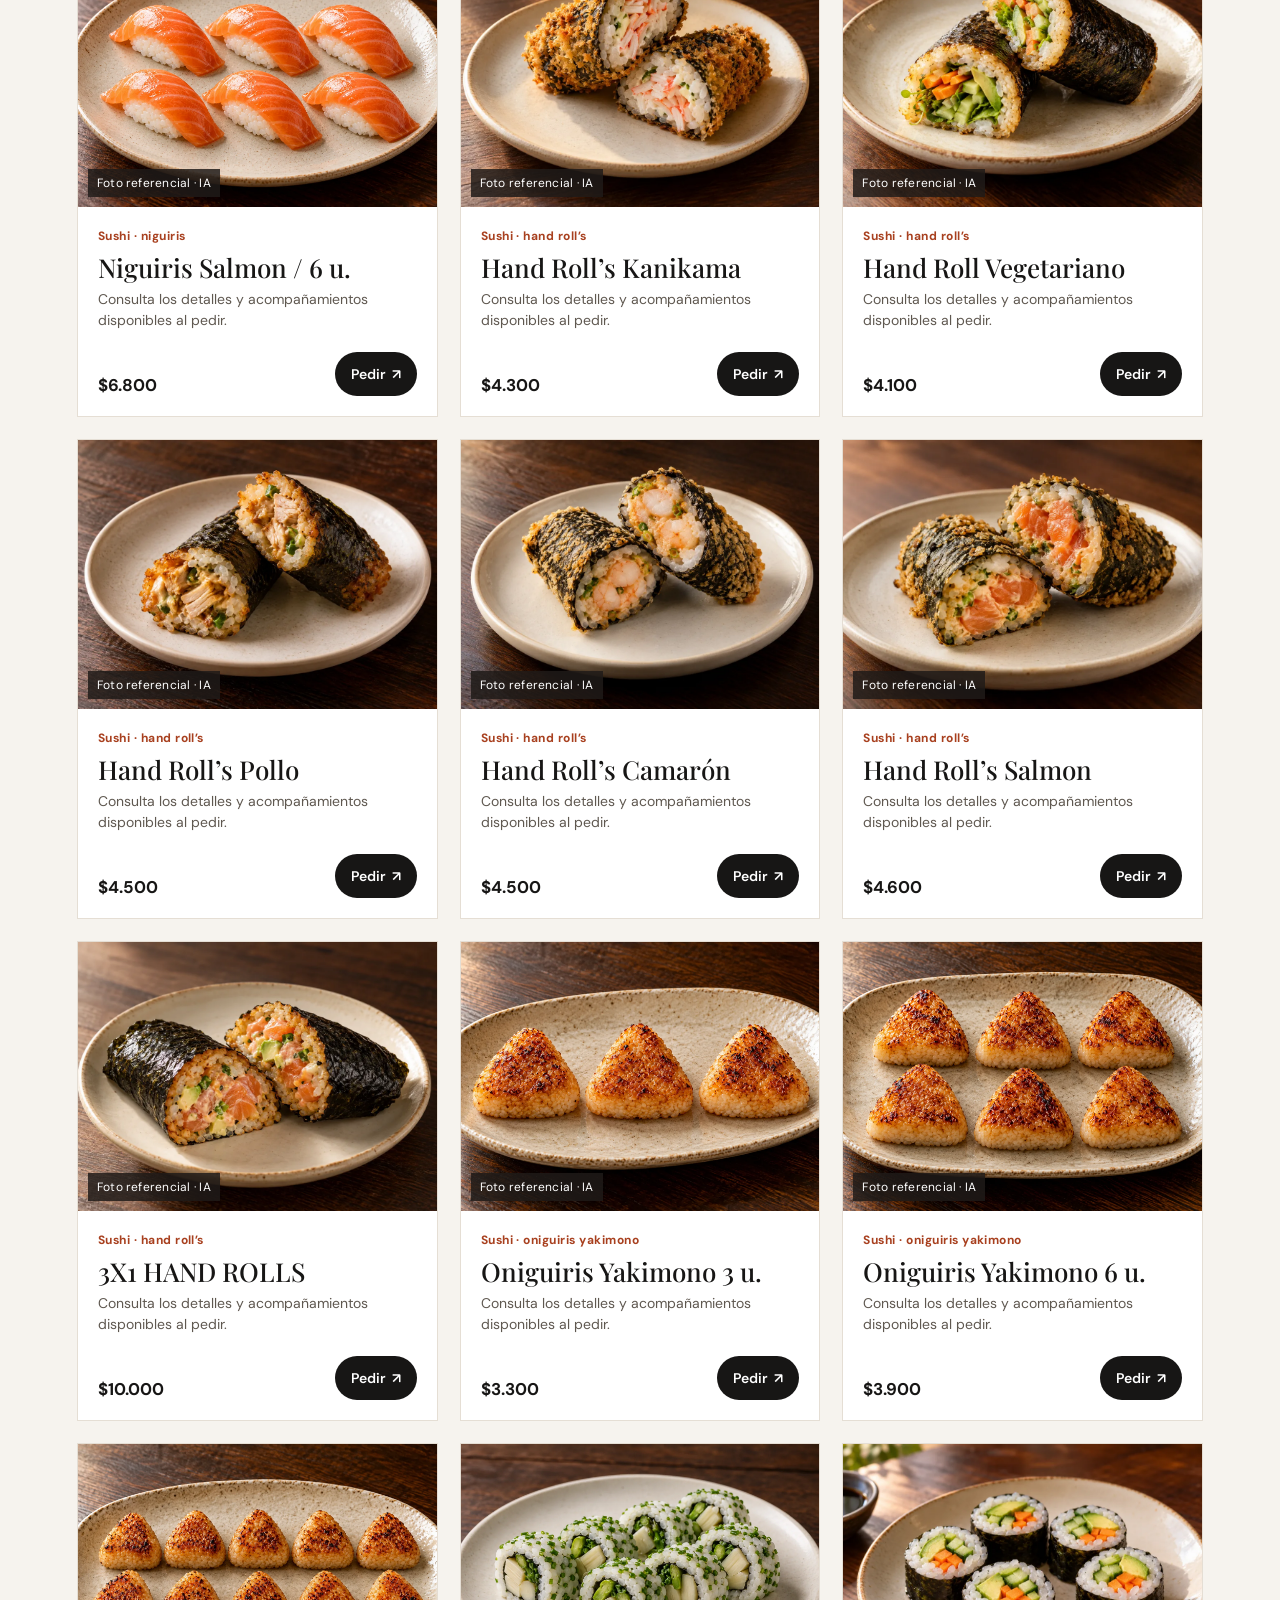
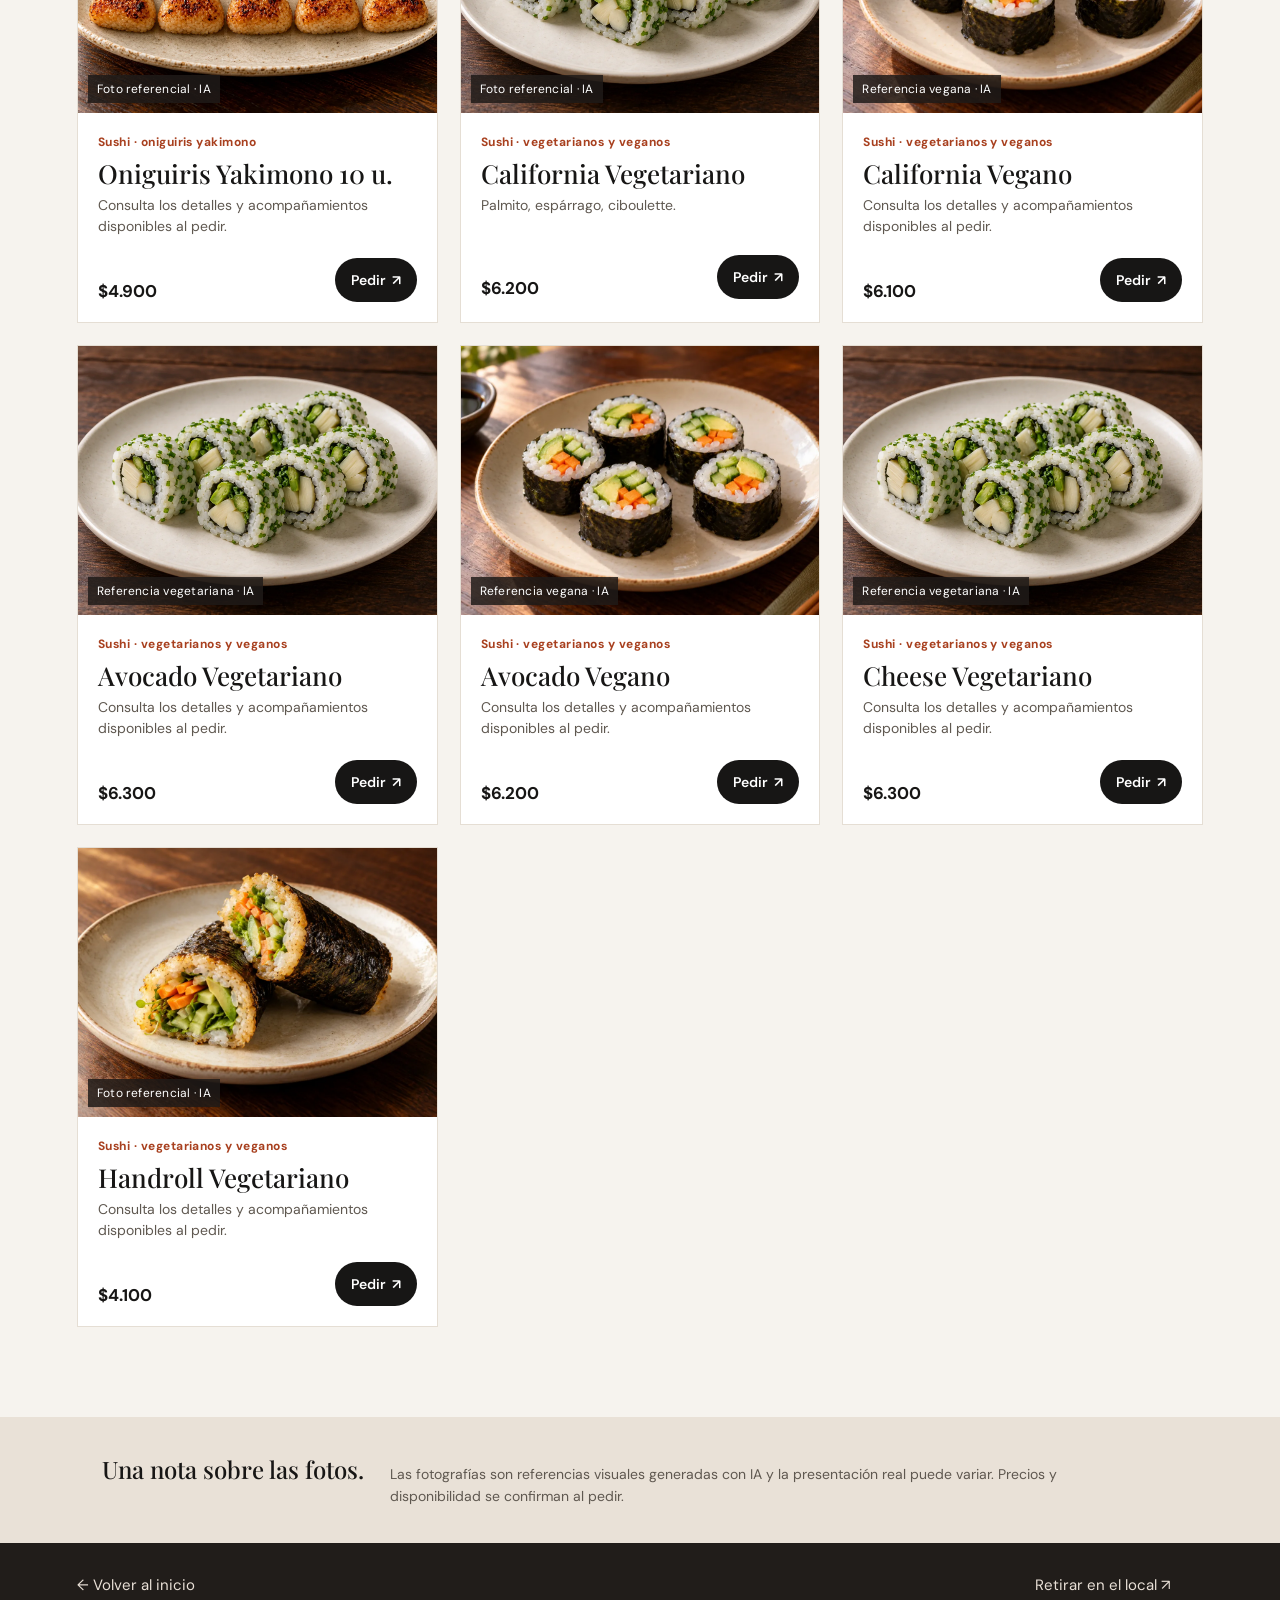
==== commit c5938de5: "Fase 1: buscador global, tres canales de compra y WhatsApp - Buscador en toda la carta, sin tildes n" ====
--- a/carta/index.html
+++ b/carta/index.html
@@ -1,6 +1,10 @@
-<!doctype html>
-<html lang="es"><head><meta charset="utf-8"><meta name="viewport" content="width=device-width,initial-scale=1"><title>La carta · Ryori Sushi Bar</title><meta name="description" content="Carta de Ryori Sushi Bar: sushi, tablas, burgers, ceviches y coctelería en Llolleo."><link rel="preconnect" href="https://fonts.googleapis.com"><link rel="preconnect" href="https://fonts.gstatic.com" crossorigin><link href="https://fonts.googleapis.com/css2?family=DM+Sans:wght@400;500;600;700&family=Playfair+Display:ital,wght@0,500;0,600;1,500;1,600&display=swap" rel="stylesheet"><link rel="stylesheet" href="carta.css"></head>
-<body><header class="menu-header"><a class="wordmark" href="../" aria-label="Volver a Ryori">RYORI <span>SUSHI BAR</span></a><nav><a href="../">Volver al sitio</a><a class="order-button" href="https://menu.fu.do/ryori" target="_blank" rel="noopener">Pedir online ↗</a></nav></header>
-<main><section class="menu-hero"><p class="eyebrow">RYORI · LLOLLEO</p><h1>La carta<br><em>para elegir sin apuro.</em></h1><p class="lead">Sushi, tablas, burgers y algo rico para brindar. Explora la carta completa y abre Fudo cuando quieras hacer tu pedido.</p><div class="meta"><span>CATÁLOGO ACTUALIZADO · OCTUBRE 2026</span><span>FOTOGRAFÍAS REFERENCIALES · IA</span></div></section>
-<section class="menu-browser" aria-labelledby="browser-title"><div class="browser-top"><div><p class="eyebrow">ENCUENTRA TU FAVORITO</p><h2 id="browser-title">Elige tu próximo bocado.</h2></div><label class="search"><span aria-hidden="true">⌕</span><input id="search" type="search" placeholder="Buscar por nombre o ingrediente" autocomplete="off"></label></div><div class="filters" id="filters" role="tablist" aria-label="Filtrar la carta"></div><p class="result-count" id="result-count"></p><div class="menu-grid" id="menu-grid"></div></section>
-<section class="menu-note"><strong>Una nota sobre las fotos.</strong><p>Las fotografías son referencias visuales generadas con IA. Cuando la carta no detalla la receta o la marca, la imagen representa el tipo de producto y lleva la etiqueta “Referencia de categoría · IA”. Las porciones indicadas en unidades tienen fotografías propias con la cantidad correspondiente. La presentación real puede variar. Los precios y la disponibilidad pueden cambiar; Fudo es la fuente de pedido.</p></section></main><footer><a href="../">← Volver a Ryori</a><a href="https://menu.fu.do/ryori" target="_blank" rel="noopener">Pedir online ↗</a></footer><script src="../menu-data.js"></script><script src="menu.js"></script></body></html>
+<!doctype html>
+<html lang="es-CL"><head><meta charset="utf-8"><meta name="viewport" content="width=device-width,initial-scale=1"><title>La carta · Ryori Sushi Bar</title><meta name="description" content="Carta de Ryori Sushi Bar en Llolleo: sushi, tablas, burgers, ceviches y bar, con precios."><meta name="robots" content="noindex,nofollow"><link rel="icon" href="../assets/logo.webp"><link rel="preconnect" href="https://fonts.googleapis.com"><link rel="preconnect" href="https://fonts.gstatic.com" crossorigin><link href="https://fonts.googleapis.com/css2?family=DM+Sans:wght@400;500;600;700&family=Playfair+Display:ital,wght@0,500;0,600;1,500;1,600&display=swap" rel="stylesheet"><link rel="stylesheet" href="carta.css"><link rel="stylesheet" href="../comun.css"></head>
+<body><header class="menu-header"><a class="wordmark" href="../" aria-label="Ryori Sushi Bar, inicio">RYORI <span>SUSHI BAR</span></a><nav aria-label="Pedir"><a class="inicio" href="../">Inicio</a><div class="canales"><a class="canal canal-retiro" href="https://menu.fu.do/ryori" target="_blank" rel="noopener">Retirar en el local <span class="ext" aria-hidden="true">↗</span></a><a class="canal canal-delivery" href="https://www.ubereats.com/cl-en/store/ryori-sushi/pJ2VaHH-VmKoWFzFx3EKbg" target="_blank" rel="noopener">Delivery <span class="ext" aria-hidden="true">↗</span></a><a class="canal canal-whatsapp" href="https://wa.me/56999518653" target="_blank" rel="noopener"><svg class="wa-icono" viewBox="0 0 24 24" aria-hidden="true"><use href="#icono-wa"/></svg>WhatsApp <span class="ext" aria-hidden="true">↗</span></a></div></nav></header>
+<main><section class="menu-hero"><p class="eyebrow">Ryori · Llolleo</p><h1>La carta<br><em>para elegir sin apuro.</em></h1><p class="lead">Sushi, tablas, burgers y bar. Busca un plato o elige una categoría: «Pedir» abre ese producto para retirarlo en el local.</p></section>
+<section class="menu-browser" aria-labelledby="browser-title"><div class="browser-top"><div><h2 id="browser-title">Elige tu próximo bocado.</h2></div><label class="search"><span aria-hidden="true">⌕</span><input id="search" type="search" placeholder="Buscar en toda la carta" autocomplete="off" aria-label="Buscar en toda la carta"></label></div><div class="filters" id="filters" role="group" aria-label="Categorías de la carta"></div><p class="result-count" id="result-count" aria-live="polite"></p><div id="menu-grid"></div></section>
+<section class="menu-note"><strong>Una nota sobre las fotos.</strong><p>Las fotografías son referencias visuales generadas con IA y la presentación real puede variar. Precios y disponibilidad se confirman al pedir.</p></section></main><footer><a href="../">← Volver al inicio</a><a href="https://menu.fu.do/ryori" target="_blank" rel="noopener">Retirar en el local ↗</a></footer>
+<nav class="barra-canales" aria-label="Pedir"><a class="canal canal-retiro" href="https://menu.fu.do/ryori" target="_blank" rel="noopener">Retirar en el local <span class="ext" aria-hidden="true">↗</span></a><a class="canal canal-delivery" href="https://www.ubereats.com/cl-en/store/ryori-sushi/pJ2VaHH-VmKoWFzFx3EKbg" target="_blank" rel="noopener">Delivery <span class="ext" aria-hidden="true">↗</span></a><a class="wa-redondo" href="https://wa.me/56999518653" target="_blank" rel="noopener" aria-label="Escribir a Ryori por WhatsApp"><svg viewBox="0 0 24 24" aria-hidden="true"><use href="#icono-wa"/></svg></a></nav>
+<a class="wa-flotante" href="https://wa.me/56999518653" target="_blank" rel="noopener" aria-label="Escribir a Ryori por WhatsApp"><svg viewBox="0 0 24 24" aria-hidden="true"><use href="#icono-wa"/></svg></a>
+<svg width="0" height="0" style="position:absolute" aria-hidden="true"><symbol id="icono-wa" viewBox="0 0 24 24"><path d="M12 2.6a9.4 9.4 0 0 0-8.1 14.2L2.6 21.4l4.7-1.2A9.4 9.4 0 1 0 12 2.6Z" fill="none" stroke="currentColor" stroke-width="1.8" stroke-linejoin="round"/><path d="M9.1 7.4c-.2-.5-.5-.5-.7-.5h-.6c-.2 0-.6.1-.9.4-.3.3-1.1 1.1-1.1 2.7s1.2 3.1 1.3 3.3c.2.2 2.2 3.5 5.4 4.8 2.7 1.1 3.2.9 3.8.8.6-.1 1.9-.8 2.2-1.5.3-.7.3-1.4.2-1.5-.1-.1-.3-.2-.7-.4l-2.1-1c-.3-.1-.5-.2-.7.2-.2.3-.8 1-1 1.2-.2.2-.4.2-.7.1-.3-.2-1.3-.5-2.5-1.6-.9-.8-1.6-1.9-1.7-2.2-.2-.3 0-.5.1-.7l.5-.6c.2-.2.2-.4.3-.6.1-.2 0-.4 0-.6l-1-2.3Z" fill="currentColor"/></symbol></svg>
+<script src="../menu-data.js"></script><script src="menu.js"></script></body></html>
--- a/carta/carta.css
+++ b/carta/carta.css
@@ -1 +1,4 @@
-:root{--ink:#171615;--muted:#766e66;--line:#ded7cd;--paper:#f6f3ee;--accent:#ca4e2d;--dark:#24201d}*{box-sizing:border-box}body{margin:0;color:var(--ink);background:var(--paper);font-family:"DM Sans",sans-serif}a{color:inherit}.menu-header{height:86px;display:flex;align-items:center;justify-content:space-between;padding:0 clamp(24px,5vw,80px);border-bottom:1px solid var(--line);background:rgba(246,243,238,.94);position:sticky;top:0;z-index:10;backdrop-filter:blur(12px)}.wordmark{text-decoration:none;font-size:22px;font-weight:700;letter-spacing:.18em}.wordmark span{display:block;font-size:8px;letter-spacing:.28em;color:var(--muted);margin-top:5px}.menu-header nav{display:flex;align-items:center;gap:26px;font-size:13px}.menu-header nav a{text-decoration:none}.order-button{background:var(--ink);color:#fff!important;padding:13px 18px;border-radius:999px}.menu-hero{padding:clamp(62px,10vw,140px) clamp(24px,8vw,140px) 72px;background:#211d1a;color:#f8f4ed}.eyebrow{font-size:10px;letter-spacing:.2em;font-weight:700;margin:0 0 18px;color:var(--accent)}.menu-hero .eyebrow{color:#ef967b}.menu-hero h1{font-family:"Playfair Display",serif;font-size:clamp(54px,8vw,108px);line-height:.94;font-weight:500;letter-spacing:-.04em;margin:0;max-width:880px}.menu-hero h1 em,h2 em{color:#ef967b;font-weight:500}.lead{font-size:18px;line-height:1.55;color:#d8d0c7;max-width:560px;margin:34px 0 44px}.meta{display:flex;gap:28px;flex-wrap:wrap;color:#a9a097;font-size:10px;letter-spacing:.14em}.menu-browser{padding:72px clamp(24px,6vw,96px) 90px}.browser-top{display:flex;justify-content:space-between;gap:36px;align-items:end;margin-bottom:34px}.browser-top h2{font-family:"Playfair Display",serif;font-size:clamp(38px,5vw,66px);font-weight:500;line-height:1;margin:0;letter-spacing:-.035em}.search{display:flex;align-items:center;border-bottom:1px solid #a69b91;width:min(340px,100%);gap:10px;padding:11px 0;color:var(--muted)}.search span{font-size:25px;line-height:1}.search input{border:0;outline:0;background:transparent;font:inherit;width:100%;font-size:14px;color:var(--ink)}.filters{display:flex;gap:8px;flex-wrap:wrap;border-bottom:1px solid var(--line);padding-bottom:22px}.filter{font:inherit;font-size:12px;border:1px solid var(--line);border-radius:999px;background:transparent;padding:10px 16px;cursor:pointer;color:var(--muted)}.filter.active{background:var(--ink);border-color:var(--ink);color:#fff}.result-count{font-size:12px;color:var(--muted);margin:22px 0}.menu-grid{display:grid;grid-template-columns:repeat(3,minmax(0,1fr));gap:22px}.menu-card{background:#fff;border:1px solid #e5ded4;display:flex;flex-direction:column;min-width:0}.card-image{aspect-ratio:4/3;background:#e5ded4;overflow:hidden;position:relative}.card-image img{width:100%;height:100%;object-fit:cover;display:block}.card-image.no-photo:after{content:"RYORI";position:absolute;inset:0;display:grid;place-items:center;font-family:"Playfair Display",serif;font-size:38px;color:#c3b8ab;letter-spacing:.08em}.photo-tag{position:absolute;bottom:10px;left:10px;background:rgba(32,27,24,.84);color:#fff;padding:6px 9px;font-size:10px;letter-spacing:.04em}.card-body{padding:21px 20px 20px;display:flex;flex-direction:column;flex:1}.card-kicker{font-size:10px;letter-spacing:.14em;color:var(--accent);font-weight:700}.card-title{font-family:"Playfair Display",serif;font-size:26px;line-height:1.05;font-weight:500;margin:10px 0 8px}.card-description{color:var(--muted);font-size:13px;line-height:1.45;min-height:38px;margin:0}.card-bottom{display:flex;justify-content:space-between;align-items:end;gap:12px;margin-top:22px}.price{font-size:17px;font-weight:700}.buy{font-size:12px;text-decoration:none;border-bottom:1px solid var(--ink);padding-bottom:3px;white-space:nowrap}.menu-note{background:#e9e1d7;padding:36px clamp(24px,8vw,140px);display:flex;gap:26px;align-items:baseline}.menu-note strong{font-family:"Playfair Display",serif;font-size:24px;font-weight:500}.menu-note p{margin:0;color:var(--muted);font-size:13px;line-height:1.55;max-width:670px}footer{display:flex;justify-content:space-between;padding:28px clamp(24px,6vw,96px);font-size:12px;background:#211d1a;color:#e9e0d7}footer a{text-decoration:none}@media(max-width:900px){.browser-top{display:block}.search{margin-top:26px;width:100%}.menu-grid{grid-template-columns:repeat(2,minmax(0,1fr))}}@media(max-width:580px){.menu-header{height:72px}.menu-header nav a:first-child{display:none}.menu-header nav{gap:0}.menu-hero{padding-top:66px}.meta{display:block}.meta span{display:block;margin:10px 0}.menu-browser{padding-top:54px}.menu-grid{grid-template-columns:1fr}.card-title{font-size:28px}.menu-note{display:block}.menu-note p{margin-top:12px}}
+:root{--ink:#171615;--muted:#5f5850;--line:#ded7cd;--paper:#f6f3ee;--accent:#a8401f;--dark:#24201d}*{box-sizing:border-box}body{margin:0;color:var(--ink);background:var(--paper);font-family:"DM Sans",sans-serif}a{color:inherit}.menu-header{height:86px;display:flex;align-items:center;justify-content:space-between;padding:0 clamp(24px,5vw,80px);border-bottom:1px solid var(--line);background:rgba(246,243,238,.94);position:sticky;top:0;z-index:10;backdrop-filter:blur(12px)}.wordmark{text-decoration:none;font-size:22px;font-weight:700;letter-spacing:.18em}.wordmark span{display:block;font-size:12px;letter-spacing:.28em;color:var(--muted);margin-top:5px}.menu-header nav{display:flex;align-items:center;gap:22px;font-size:15px}.menu-header nav .inicio{display:flex;align-items:center;min-height:44px}.menu-header .canales{gap:8px}.menu-header .canal{min-height:44px;padding:10px 16px;font-size:14px}.menu-header nav a{text-decoration:none}.menu-hero{padding:clamp(62px,10vw,140px) clamp(24px,8vw,140px) 72px;background:#211d1a;color:#f8f4ed}.eyebrow{font-size:13px;letter-spacing:.04em;font-weight:700;margin:0 0 18px;color:var(--accent)}.menu-hero .eyebrow{color:#ef967b}.menu-hero h1{font-family:"Playfair Display",serif;font-size:clamp(54px,8vw,108px);line-height:.94;font-weight:500;letter-spacing:-.04em;margin:0;max-width:880px}.menu-hero h1 em,h2 em{color:#ef967b;font-weight:500}.lead{font-size:18px;line-height:1.55;color:#d8d0c7;max-width:560px;margin:34px 0 44px}.menu-browser{padding:72px clamp(24px,6vw,96px) 90px}.browser-top{display:flex;justify-content:space-between;gap:36px;align-items:end;margin-bottom:34px}.browser-top h2{font-family:"Playfair Display",serif;font-size:clamp(38px,5vw,66px);font-weight:500;line-height:1;margin:0;letter-spacing:-.035em}.search{display:flex;align-items:center;border-bottom:1px solid #a69b91;width:min(340px,100%);gap:10px;padding:8px 0;min-height:48px;color:var(--muted)}.search span{font-size:25px;line-height:1}.search input{border:0;outline:0;background:transparent;font:inherit;width:100%;font-size:16px;color:var(--ink)}.filters{display:flex;gap:8px;flex-wrap:wrap;border-bottom:1px solid var(--line);padding-bottom:22px}.filter{font:inherit;font-size:14px;border:1px solid #b9b0a5;border-radius:999px;background:transparent;padding:10px 16px;min-height:44px;cursor:pointer;color:var(--muted)}.filter.active{background:var(--ink);border-color:var(--ink);color:#fff}.result-count{font-size:14px;color:var(--muted);margin:22px 0}#menu-grid{min-height:200px}.menu-grid{display:grid;grid-template-columns:repeat(3,minmax(0,1fr));gap:22px}.menu-card{background:#fff;border:1px solid #e5ded4;display:flex;flex-direction:column;min-width:0}.card-image{aspect-ratio:4/3;background:#e5ded4;overflow:hidden;position:relative}.card-image img{width:100%;height:100%;object-fit:cover;display:block}.card-image.no-photo:after{content:"RYORI";position:absolute;inset:0;display:grid;place-items:center;font-family:"Playfair Display",serif;font-size:38px;color:#c3b8ab;letter-spacing:.08em}.photo-tag{position:absolute;bottom:10px;left:10px;background:rgba(32,27,24,.84);color:#fff;padding:6px 9px;font-size:12px;letter-spacing:.02em}.card-body{padding:21px 20px 20px;display:flex;flex-direction:column;flex:1}.card-kicker{font-size:12px;letter-spacing:.04em;color:var(--accent);font-weight:700}.card-title{font-family:"Playfair Display",serif;font-size:26px;line-height:1.05;font-weight:500;margin:10px 0 8px}.card-description{color:var(--muted);font-size:14px;line-height:1.45;min-height:38px;margin:0}.card-bottom{display:flex;justify-content:space-between;align-items:end;gap:12px;margin-top:22px}.price{font-size:17px;font-weight:700}.buy{display:inline-flex;align-items:center;gap:6px;min-height:44px;min-width:44px;padding:0 16px;border-radius:999px;background:var(--ink);color:#fff;font-size:14px;font-weight:600;text-decoration:none;white-space:nowrap}.buy:hover{background:#3a332d}.menu-note{background:#e9e1d7;padding:36px clamp(24px,8vw,140px);display:flex;gap:26px;align-items:baseline}.menu-note strong{font-family:"Playfair Display",serif;font-size:24px;font-weight:500}.menu-note p{margin:0;color:var(--muted);font-size:14px;line-height:1.55;max-width:670px}footer{display:flex;justify-content:space-between;gap:16px;flex-wrap:wrap;padding:20px clamp(24px,6vw,96px);padding-right:110px;font-size:15px;background:#211d1a;color:#e9e0d7}footer a{text-decoration:none;display:flex;align-items:center;min-height:44px}@media(max-width:900px){.browser-top{display:block}.search{margin-top:26px;width:100%}.menu-grid{grid-template-columns:repeat(2,minmax(0,1fr))}}@media(max-width:580px){.menu-header{height:72px}.menu-header .canales{display:none}.menu-hero{padding-top:66px}.menu-browser{padding-top:54px}.menu-grid{grid-template-columns:1fr}.card-title{font-size:28px}.menu-note{display:block}.menu-note p{margin-top:12px}}
+.grupo-resultados+.grupo-resultados{margin-top:44px}.grupo-titulo{font-family:"Playfair Display",serif;font-size:30px;font-weight:500;margin:0 0 18px;display:flex;align-items:baseline;gap:10px}.grupo-titulo span{font-family:"DM Sans",sans-serif;font-size:15px;color:var(--muted)}.sin-resultados{padding:24px 0;max-width:560px}.sin-resultados p{margin:0 0 16px;font-size:17px;line-height:1.5}.sugerencias{display:flex;flex-wrap:wrap;gap:8px}.sugerencias button{font:inherit;font-size:15px;min-height:44px;padding:8px 18px;border-radius:999px;border:1px solid var(--ink);background:#fff;cursor:pointer}.sugerencias button:hover{background:var(--ink);color:#fff}.filter:focus-visible,.buy:focus-visible,.sugerencias button:focus-visible,.search input:focus-visible,.menu-header a:focus-visible,footer a:focus-visible{outline:3px solid var(--accent);outline-offset:3px}.search:focus-within{border-bottom-color:var(--ink)}@media(max-width:580px){footer{padding-right:clamp(24px,6vw,96px)}}
+.menu-browser{scroll-margin-top:80px}
+.menu-header nav .inicio{padding:0 8px;min-width:44px}.search input{min-height:44px}
--- a/comun.css
+++ b/comun.css
@@ -0,0 +1,84 @@
+/* Piezas compartidas por portada y carta: canales de compra, barra fija del teléfono y botón de WhatsApp.
+   En la fase 3 este archivo recibe también las variables de color y tipografía del sistema visual. */
+:root {
+  --wa: #128C7E;
+  --canal-tinta: #20271f;
+  --canal-papel: #f5f2e9;
+}
+
+.canales { display: flex; flex-wrap: wrap; gap: 10px; align-items: center; }
+.canal {
+  display: inline-flex; align-items: center; justify-content: center; gap: 10px;
+  min-height: 48px; padding: 12px 18px; border-radius: 999px;
+  font: inherit; font-size: 15px; font-weight: 600; line-height: 1.2; text-decoration: none;
+  border: 1.5px solid currentColor; white-space: nowrap;
+  transition: background-color .15s, color .15s;
+}
+.canal .ext { font-weight: 400; }
+.canal svg { width: 20px; height: 20px; flex: none; }
+
+/* Sobre fondo claro */
+.canal-retiro { background: var(--canal-tinta); border-color: var(--canal-tinta); color: var(--canal-papel); }
+.canal-retiro:hover { background: #3a4636; border-color: #3a4636; }
+.canal-delivery, .canal-whatsapp { background: transparent; color: var(--canal-tinta); }
+.canal-delivery:hover, .canal-whatsapp:hover { background: rgba(32, 39, 31, .08); }
+.canal-whatsapp .wa-icono { color: var(--wa); }
+
+/* Sobre fondo oscuro o foto */
+.canales.sobre-oscuro .canal-retiro { background: var(--canal-papel); border-color: var(--canal-papel); color: var(--canal-tinta); }
+.canales.sobre-oscuro .canal-retiro:hover { background: #fff; }
+.canales.sobre-oscuro .canal-delivery,
+.canales.sobre-oscuro .canal-whatsapp { color: var(--canal-papel); background: rgba(20, 22, 18, .35); }
+.canales.sobre-oscuro .canal-delivery:hover,
+.canales.sobre-oscuro .canal-whatsapp:hover { background: rgba(20, 22, 18, .6); }
+.canales.sobre-oscuro .wa-icono { color: #6fd6c4; }
+
+/* Botón redondo de WhatsApp: flotante en escritorio */
+.wa-flotante {
+  position: fixed; right: 24px; bottom: 24px; z-index: 40;
+  width: 60px; height: 60px; border-radius: 50%;
+  display: grid; place-items: center;
+  background: var(--wa); color: #fff;
+  box-shadow: 0 6px 18px rgba(0, 0, 0, .25);
+  transition: transform .15s;
+}
+.wa-flotante:hover { transform: scale(1.06); }
+.wa-flotante svg { width: 30px; height: 30px; }
+
+/* Barra fija del teléfono: Retirar, Delivery y WhatsApp redondo */
+.barra-canales { display: none; }
+
+@media (max-width: 700px) {
+  .wa-flotante { display: none; }
+  .barra-canales {
+    display: flex; gap: 8px; align-items: center;
+    position: fixed; left: 0; right: 0; bottom: 0; z-index: 40;
+    padding: 10px 12px calc(10px + env(safe-area-inset-bottom));
+    background: var(--canal-tinta);
+    box-shadow: 0 -4px 16px rgba(0, 0, 0, .18);
+  }
+  .barra-canales .canal { flex: 1 1 auto; min-width: 0; padding: 12px 12px; font-size: 15px; gap: 6px; }
+  .barra-canales .canal-retiro { flex-grow: 2; }
+  .barra-canales .canal-retiro { background: var(--canal-papel); border-color: var(--canal-papel); color: var(--canal-tinta); }
+  .barra-canales .canal-delivery { color: var(--canal-papel); }
+  .barra-canales .wa-redondo {
+    flex: none; width: 52px; height: 52px; border-radius: 50%;
+    display: grid; place-items: center; background: var(--wa); color: #fff;
+  }
+  .barra-canales .wa-redondo svg { width: 28px; height: 28px; }
+  /* Deja espacio para que la barra no tape el final de la página */
+  body { padding-bottom: calc(76px + env(safe-area-inset-bottom)); }
+}
+
+.canal:focus-visible, .wa-flotante:focus-visible, .wa-redondo:focus-visible {
+  outline: 3px solid #e8a317; outline-offset: 3px;
+}
+
+@media (prefers-reduced-motion: reduce) {
+  .canal, .wa-flotante { transition: none; }
+  .wa-flotante:hover { transform: none; }
+}
+
+@media print {
+  .wa-flotante, .barra-canales { display: none; }
+}
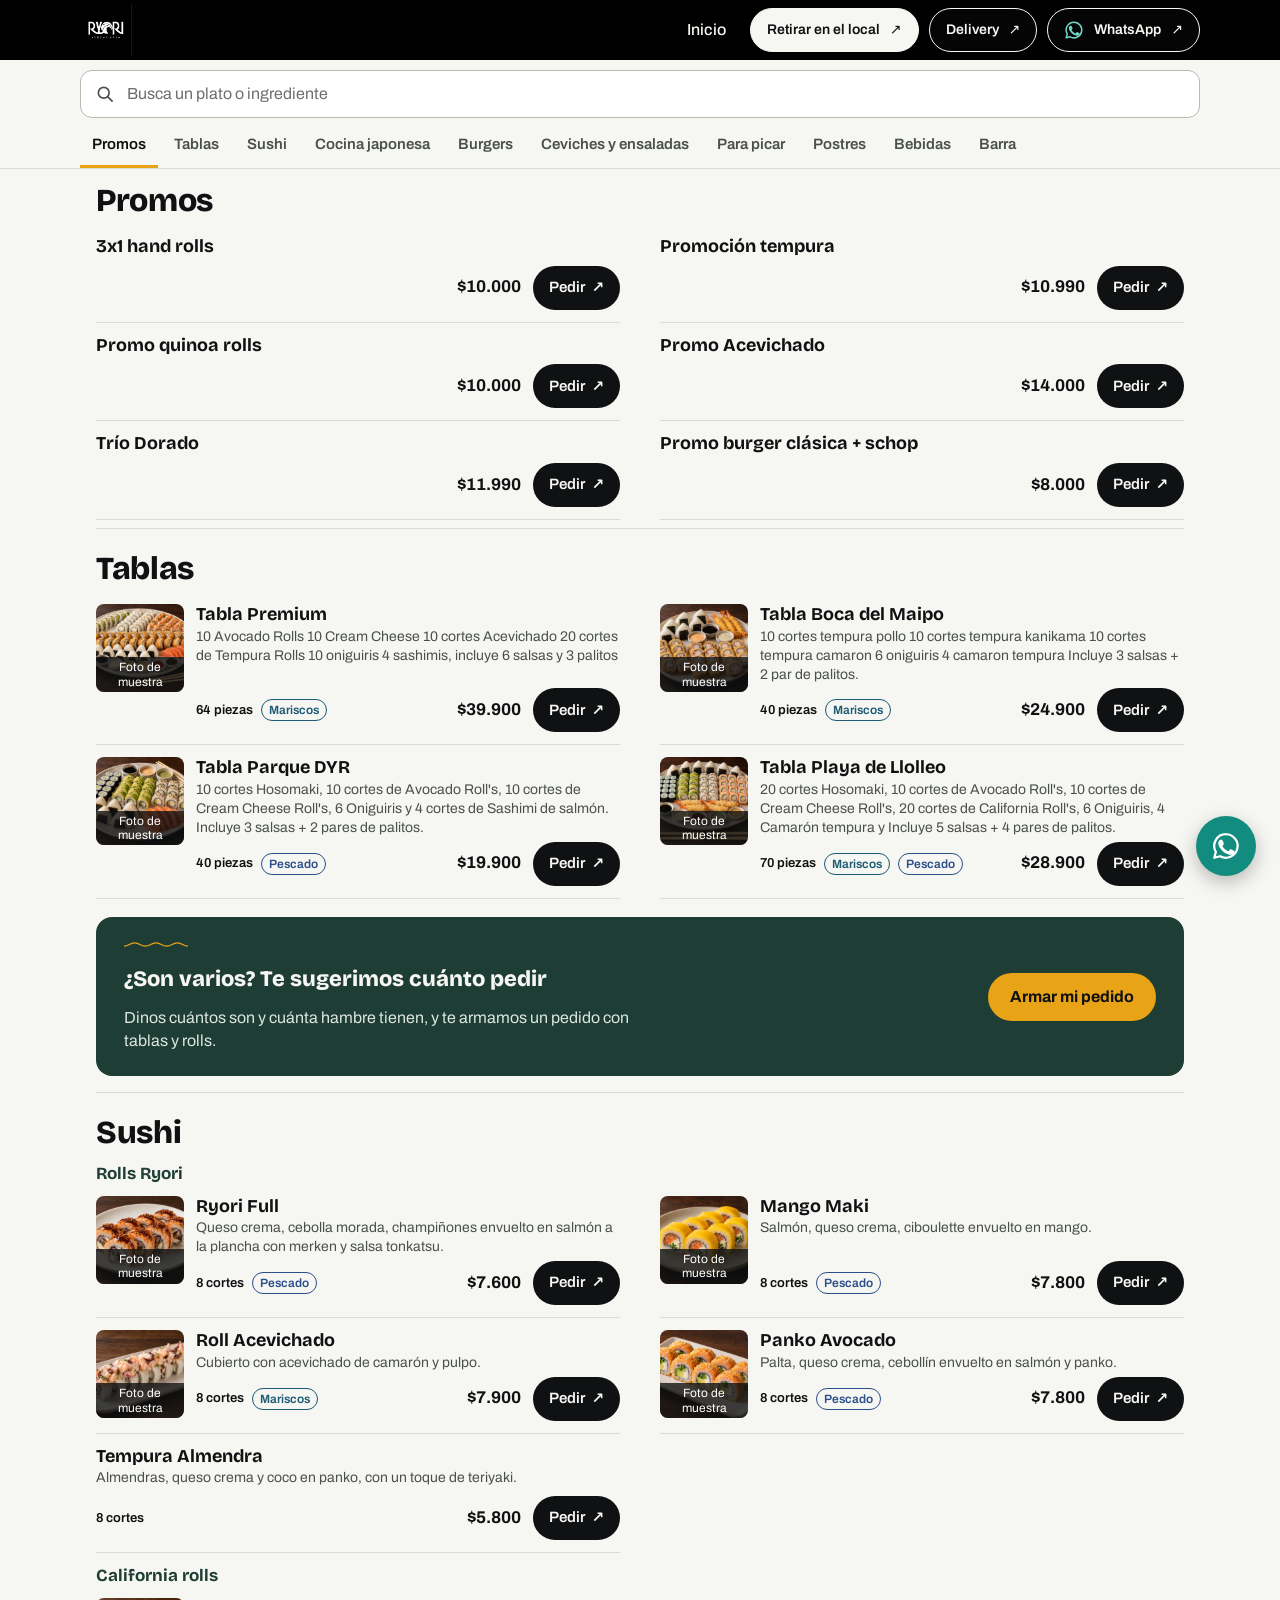
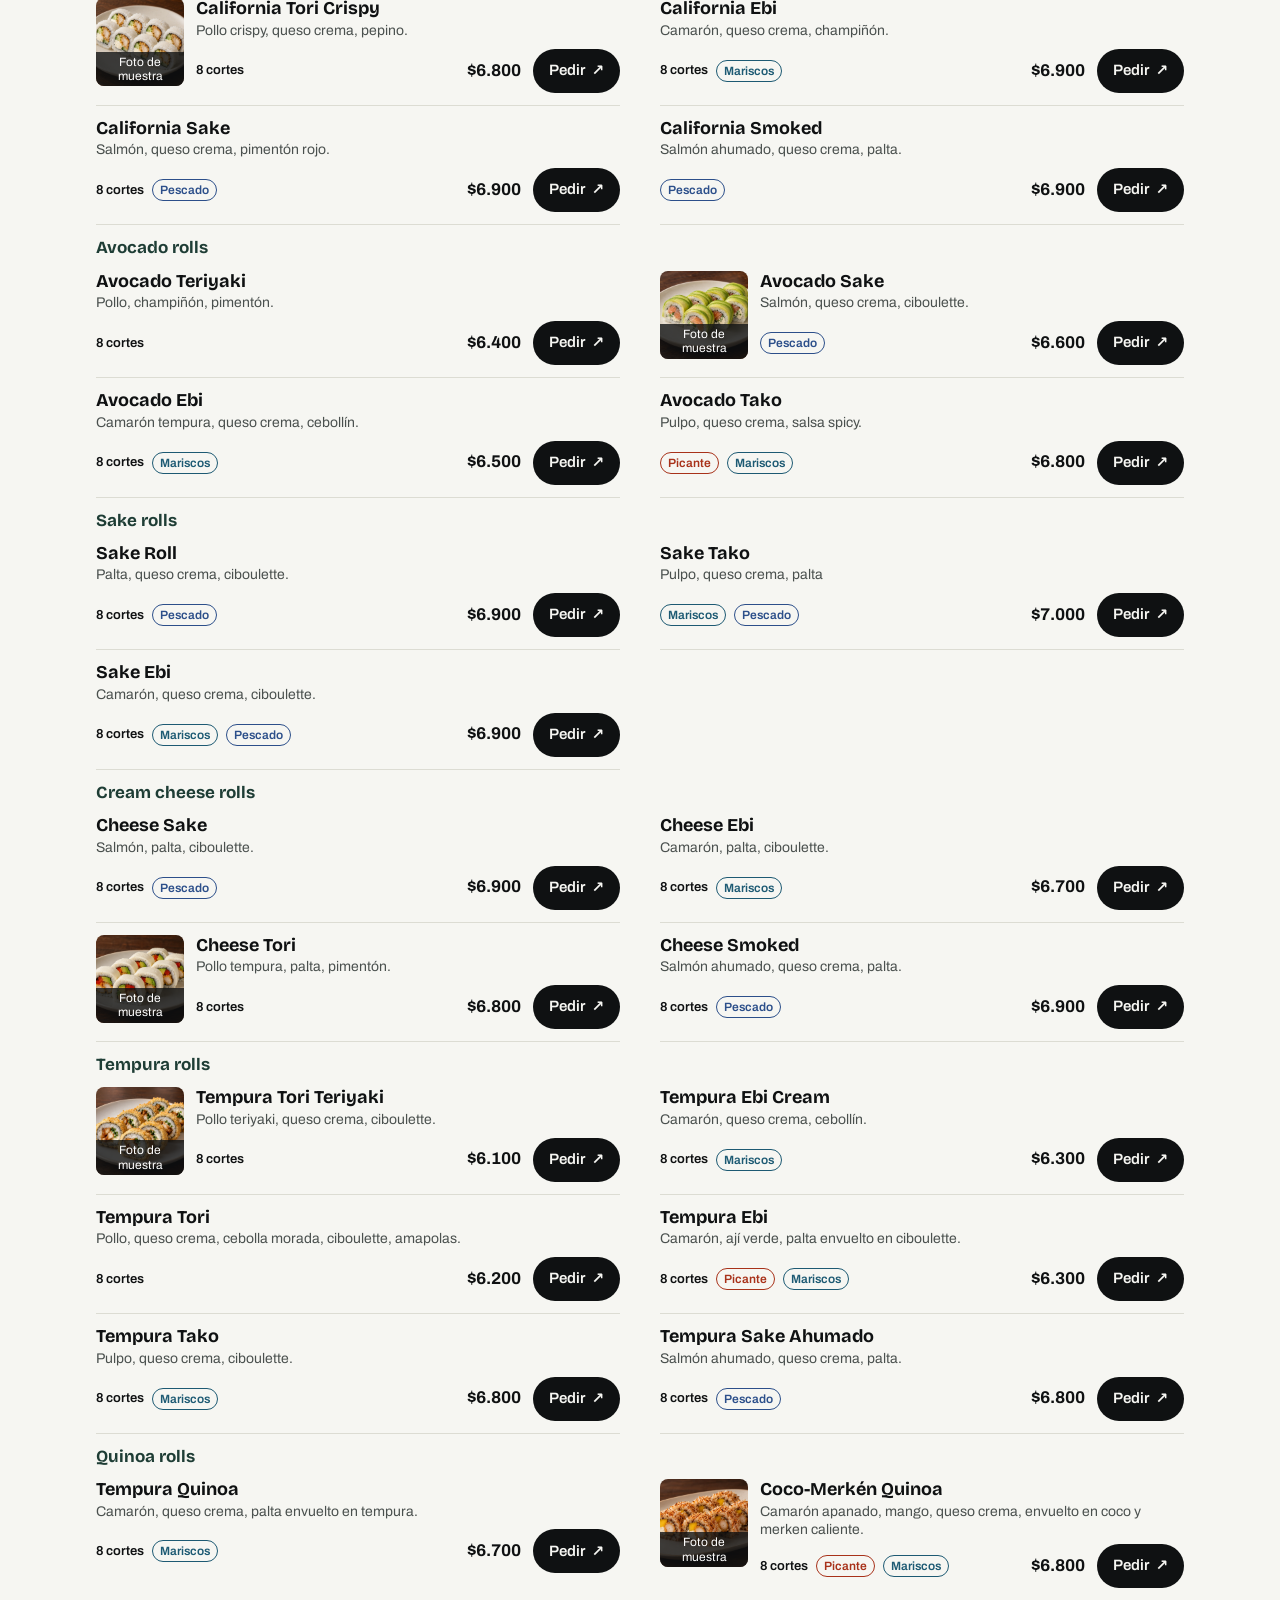
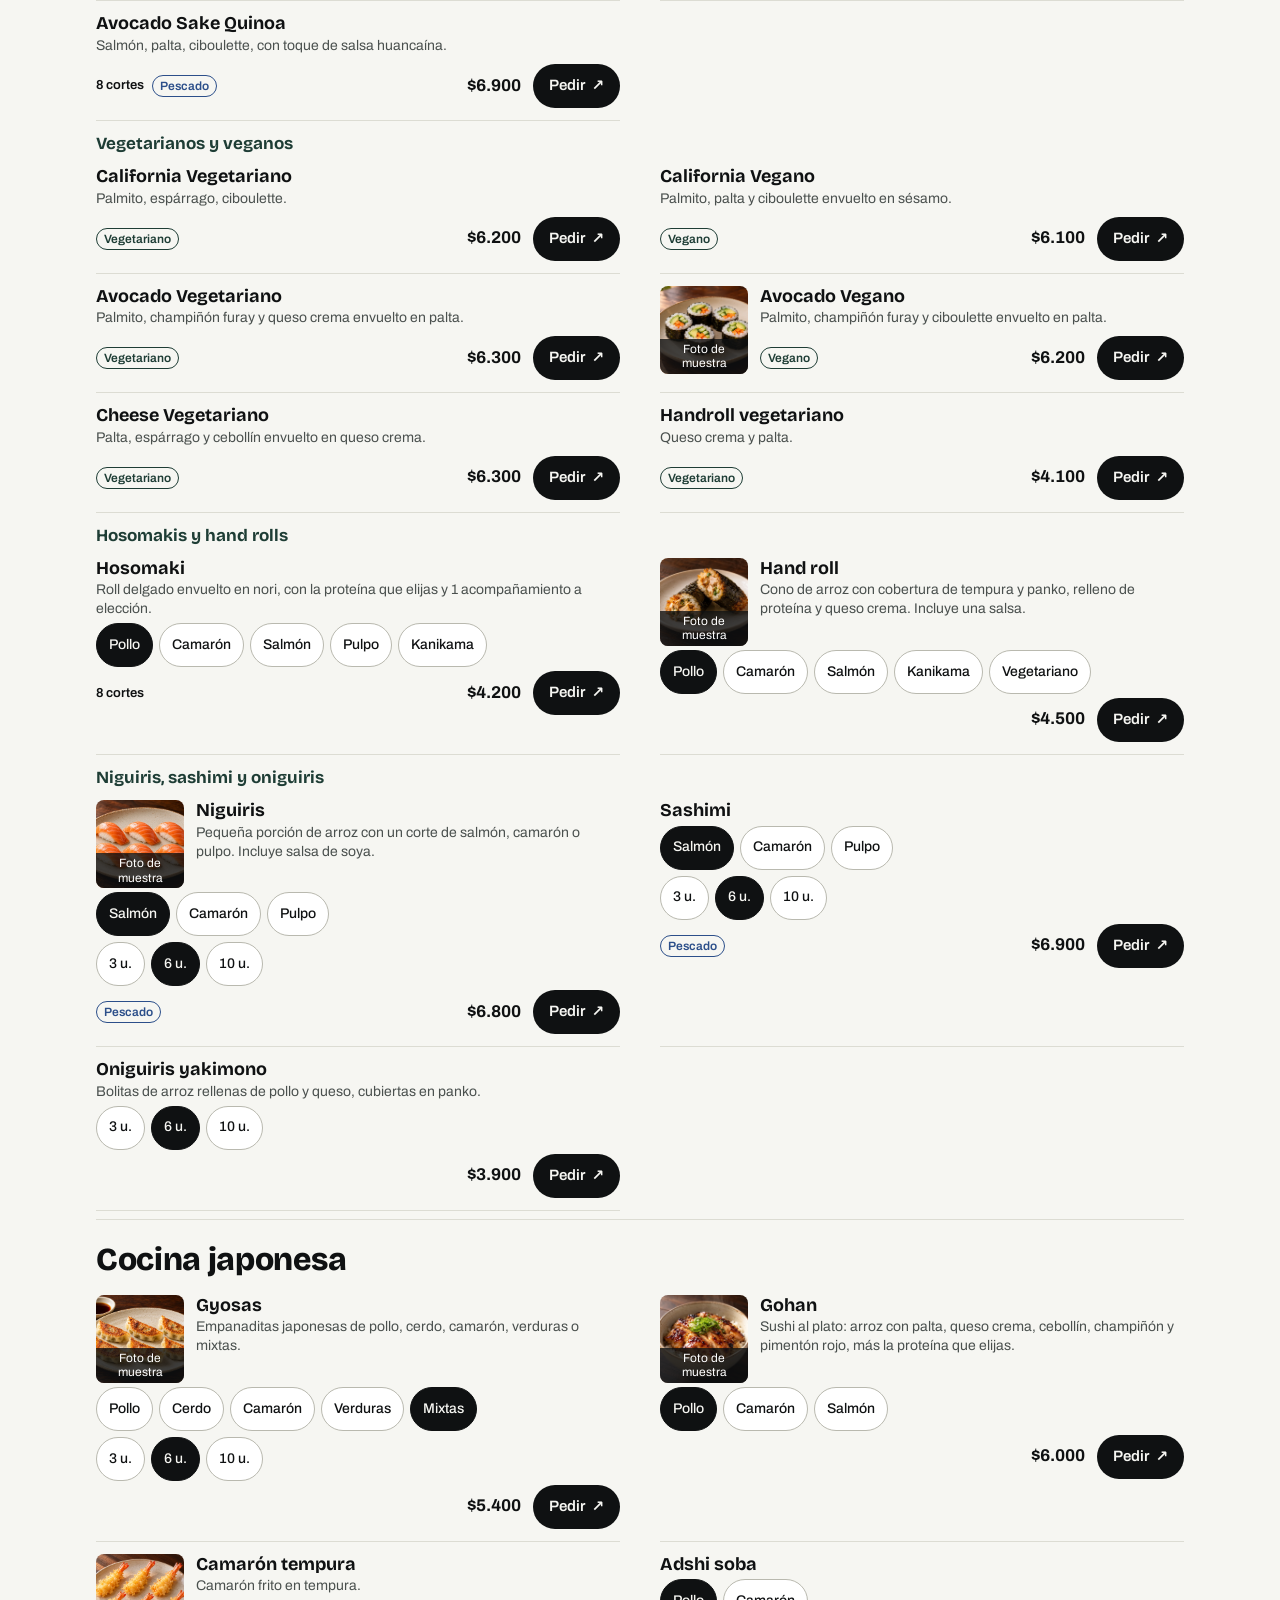
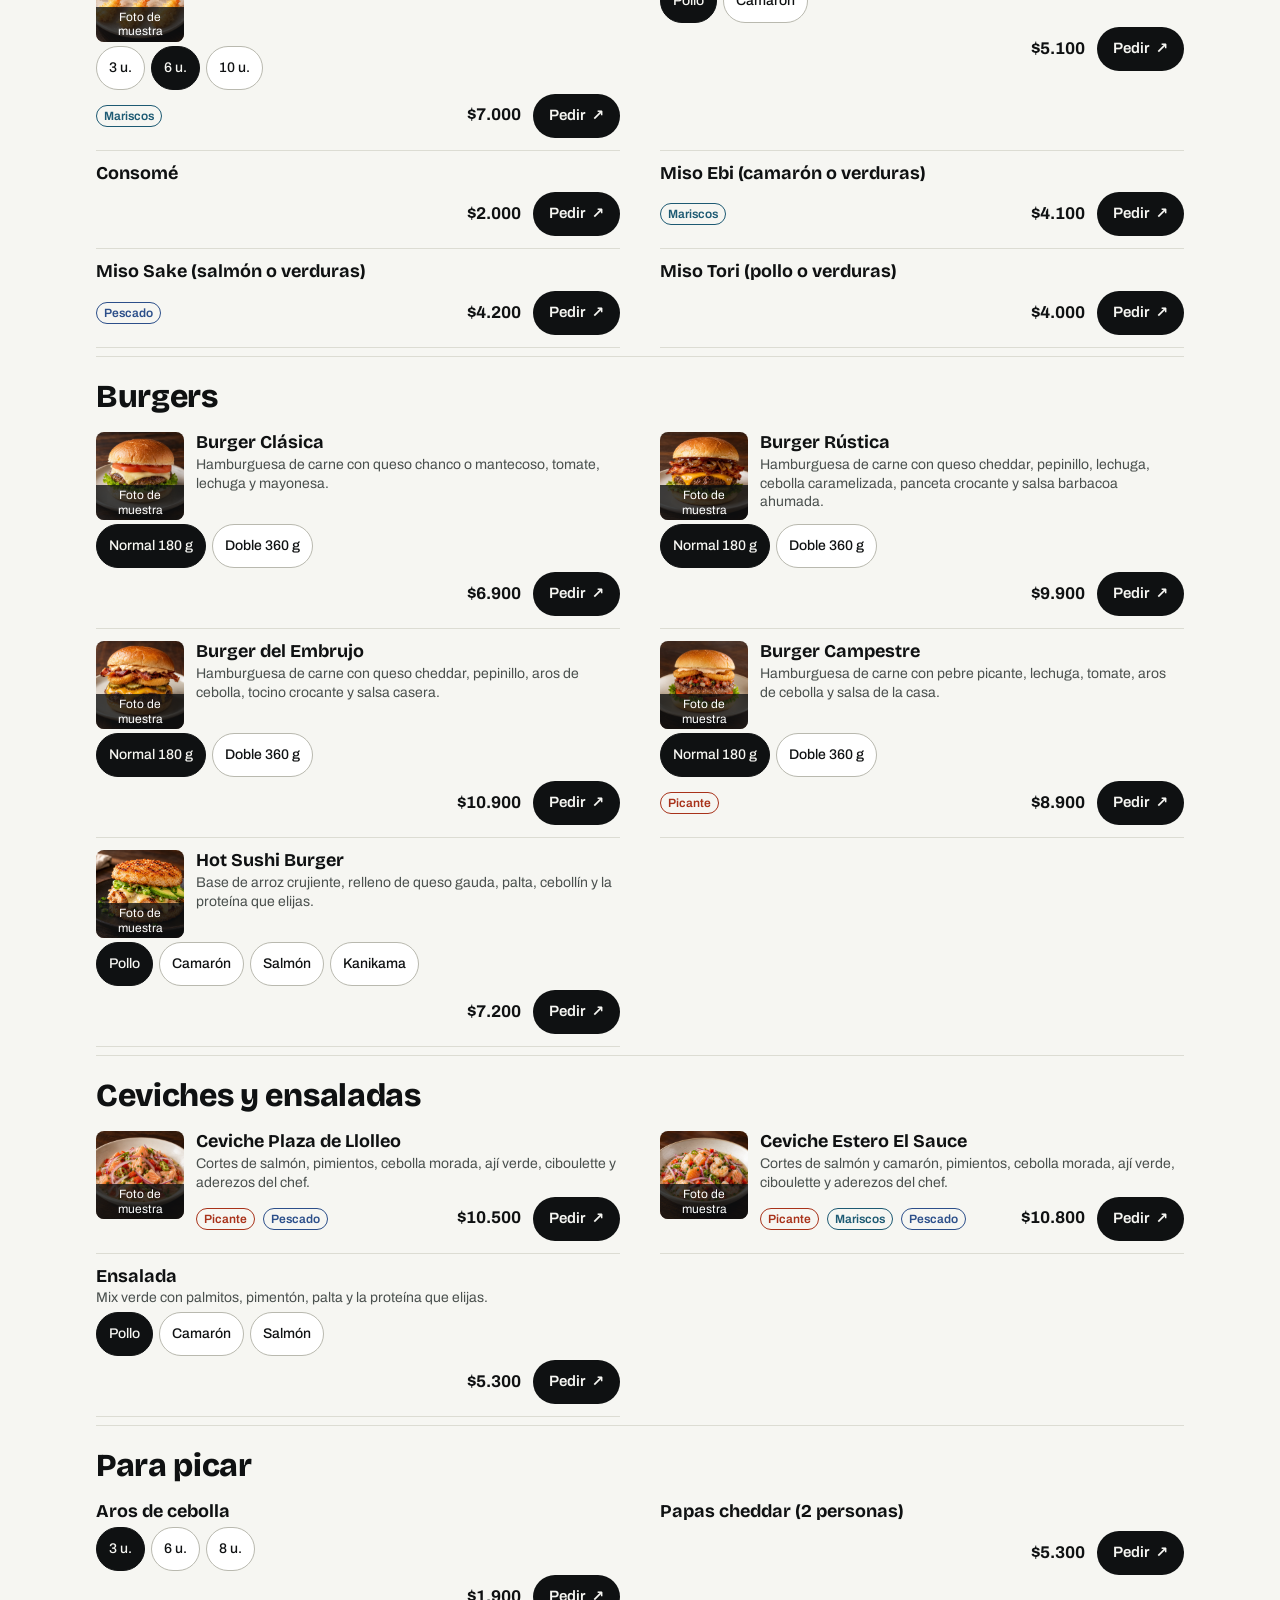
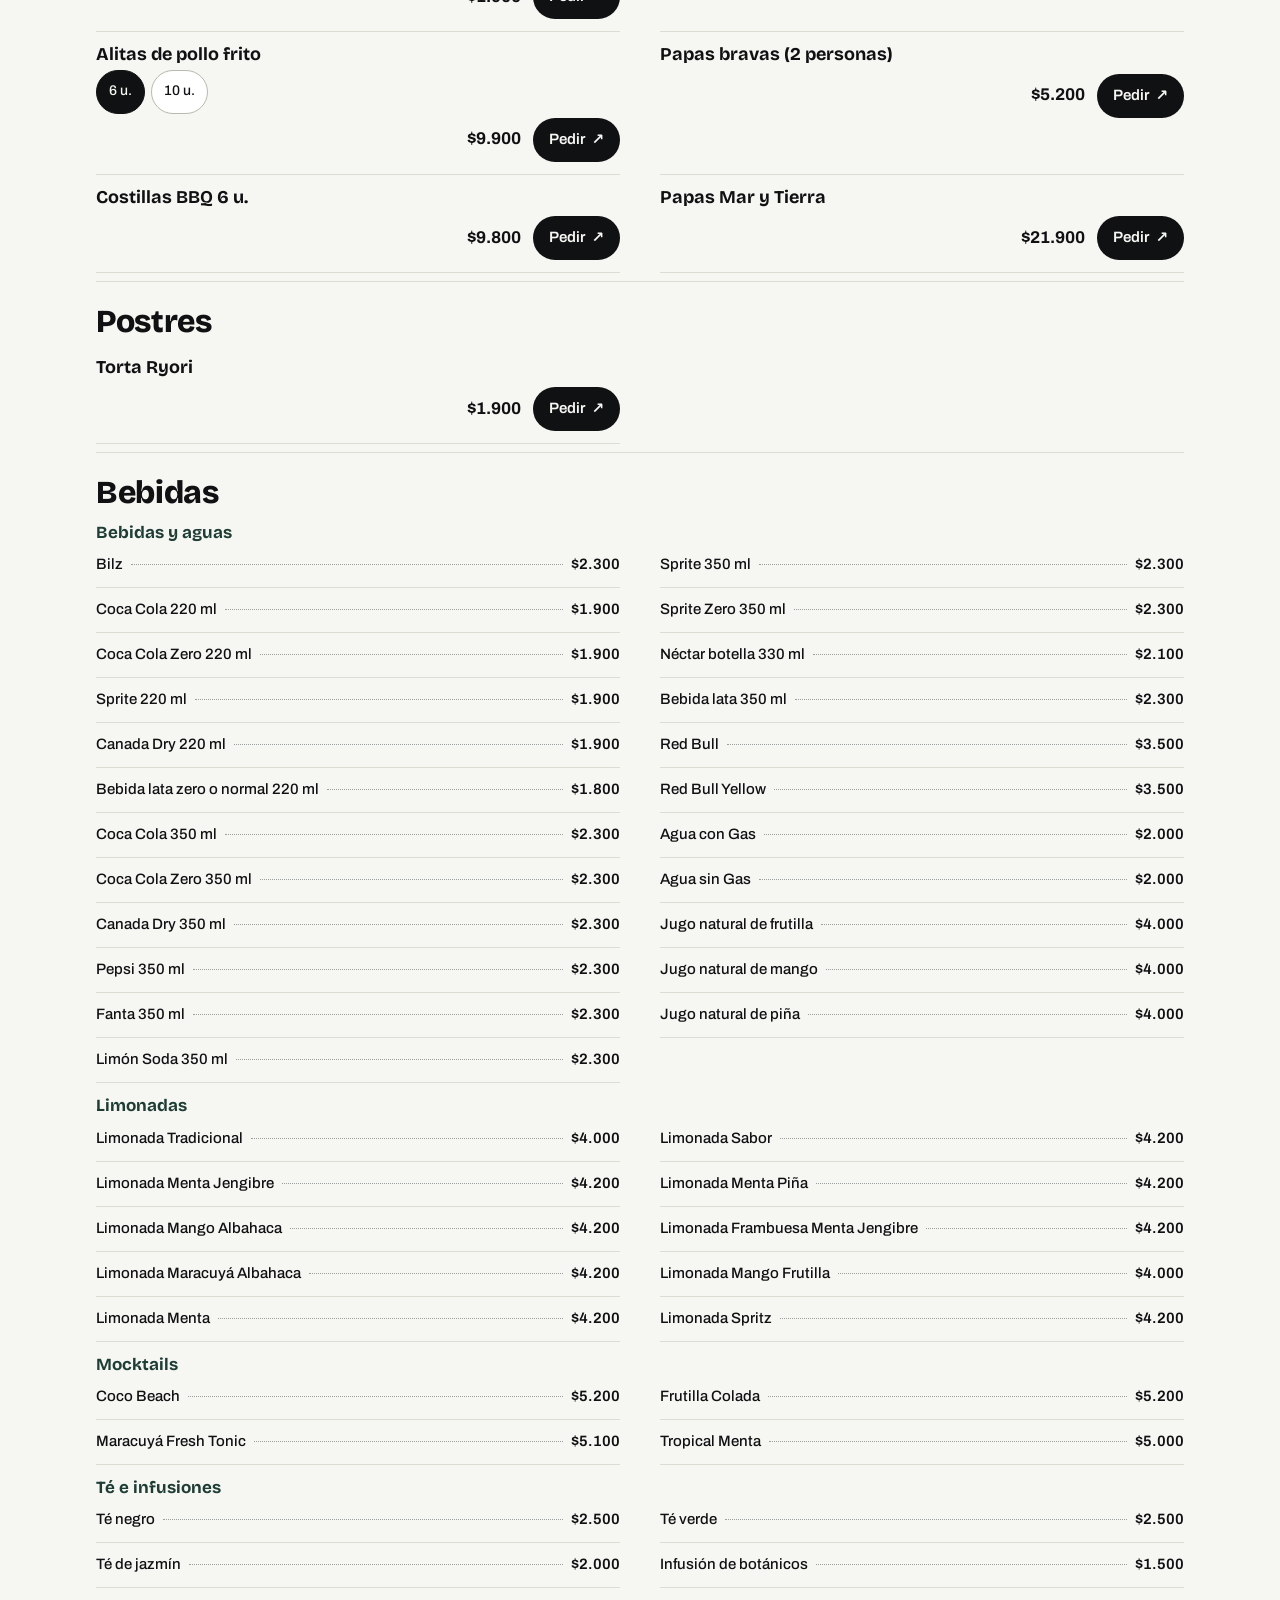
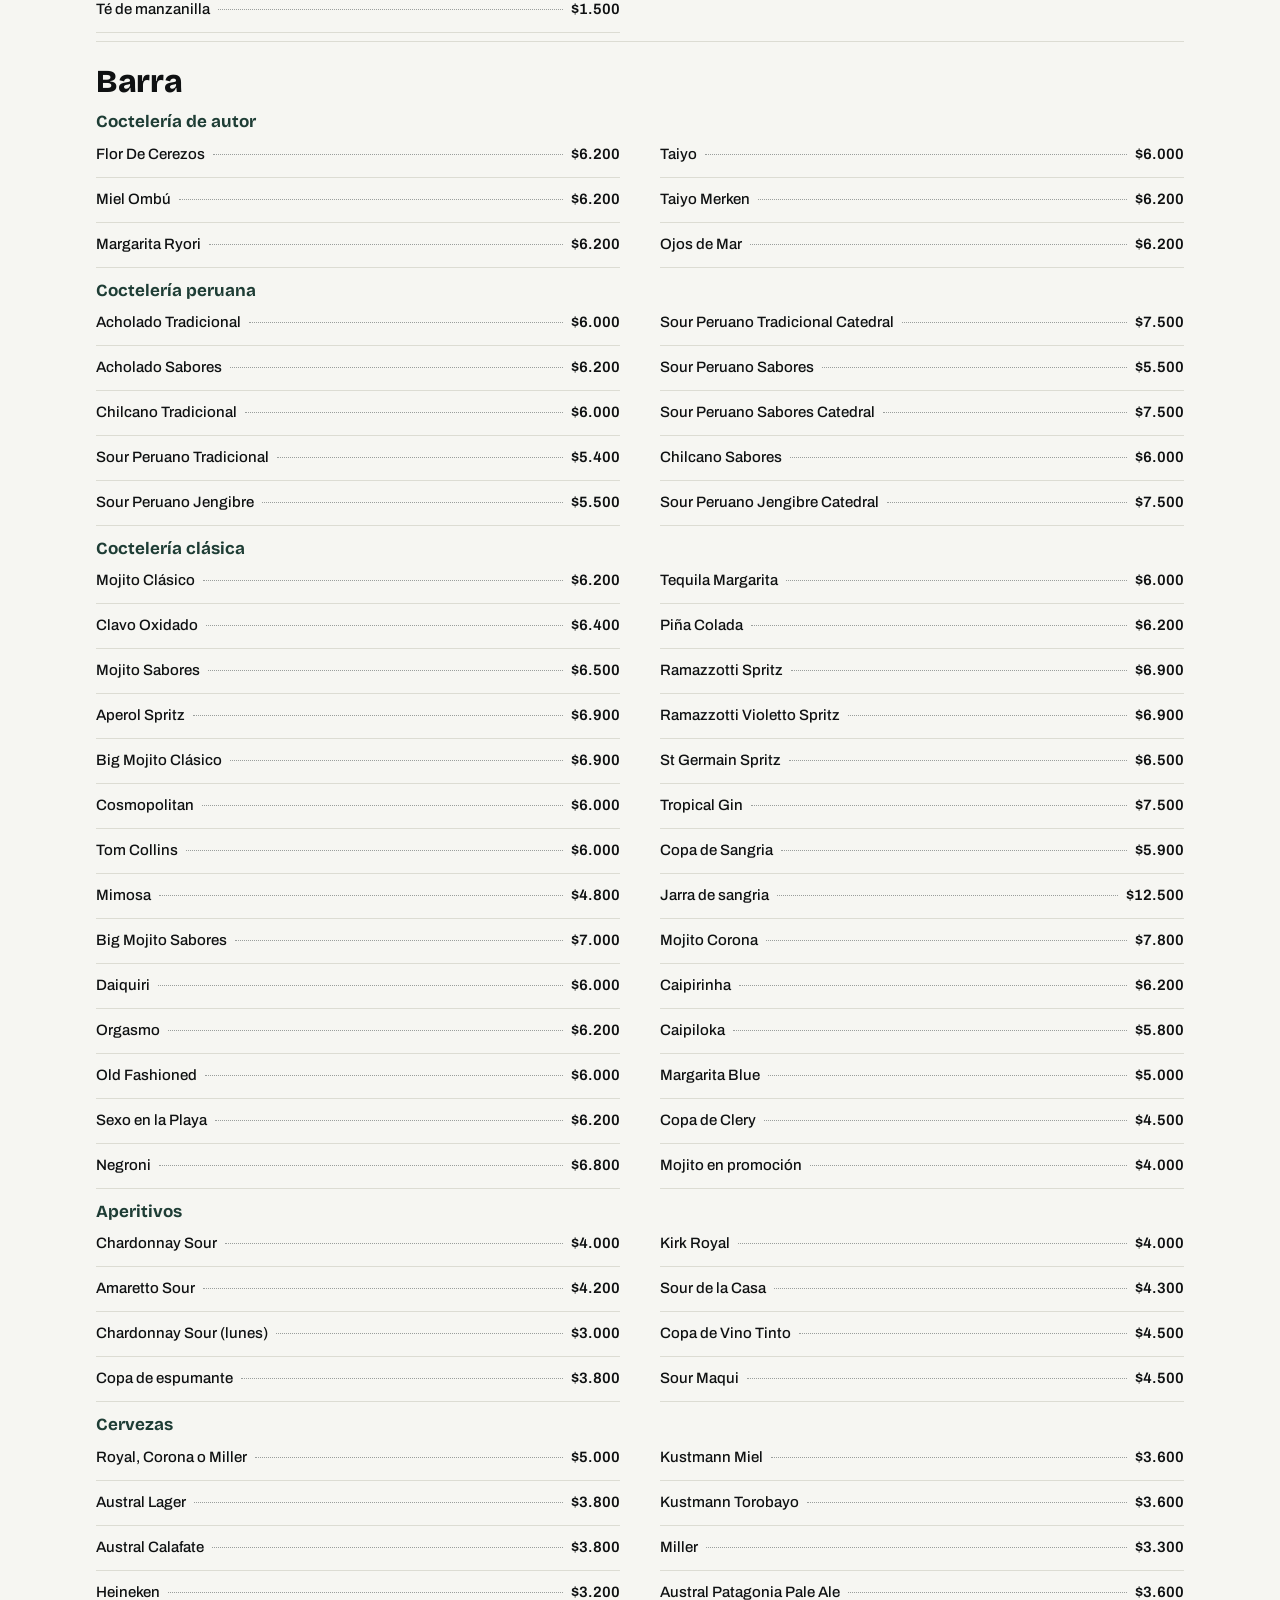
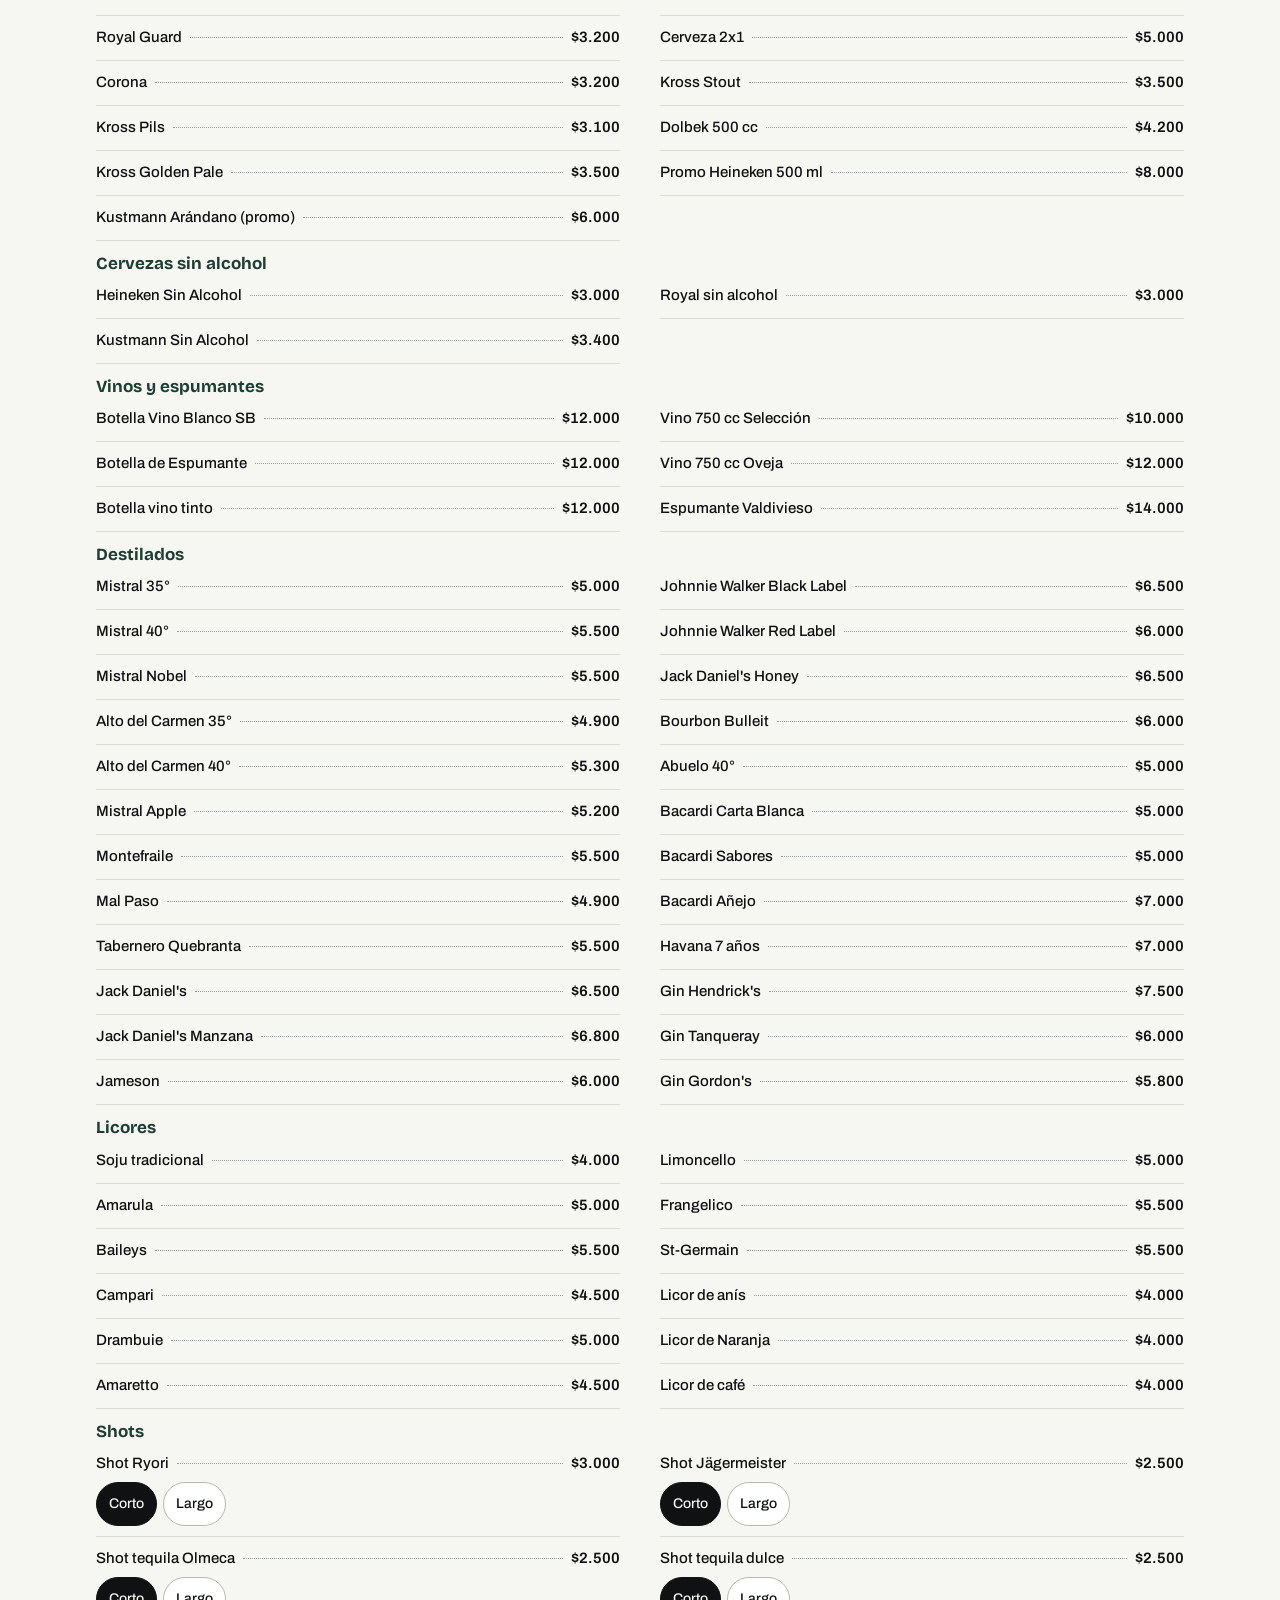
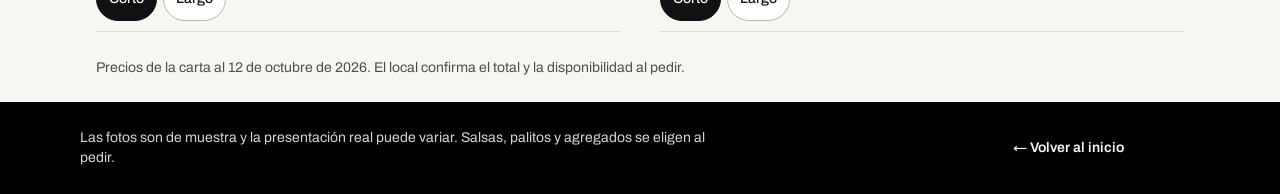
==== commit 58259025: "Fase 2: carta nueva sincronizada con Fudo - scripts/fudo-sync.mjs: lee la carta pública de Fudo (sol" ====
--- a/carta/index.html
+++ b/carta/index.html
@@ -1,10 +1,65 @@
 <!doctype html>
-<html lang="es-CL"><head><meta charset="utf-8"><meta name="viewport" content="width=device-width,initial-scale=1"><title>La carta · Ryori Sushi Bar</title><meta name="description" content="Carta de Ryori Sushi Bar en Llolleo: sushi, tablas, burgers, ceviches y bar, con precios."><meta name="robots" content="noindex,nofollow"><link rel="icon" href="../assets/logo.webp"><link rel="preconnect" href="https://fonts.googleapis.com"><link rel="preconnect" href="https://fonts.gstatic.com" crossorigin><link href="https://fonts.googleapis.com/css2?family=DM+Sans:wght@400;500;600;700&family=Playfair+Display:ital,wght@0,500;0,600;1,500;1,600&display=swap" rel="stylesheet"><link rel="stylesheet" href="carta.css"><link rel="stylesheet" href="../comun.css"></head>
-<body><header class="menu-header"><a class="wordmark" href="../" aria-label="Ryori Sushi Bar, inicio">RYORI <span>SUSHI BAR</span></a><nav aria-label="Pedir"><a class="inicio" href="../">Inicio</a><div class="canales"><a class="canal canal-retiro" href="https://menu.fu.do/ryori" target="_blank" rel="noopener">Retirar en el local <span class="ext" aria-hidden="true">↗</span></a><a class="canal canal-delivery" href="https://www.ubereats.com/cl-en/store/ryori-sushi/pJ2VaHH-VmKoWFzFx3EKbg" target="_blank" rel="noopener">Delivery <span class="ext" aria-hidden="true">↗</span></a><a class="canal canal-whatsapp" href="https://wa.me/56999518653" target="_blank" rel="noopener"><svg class="wa-icono" viewBox="0 0 24 24" aria-hidden="true"><use href="#icono-wa"/></svg>WhatsApp <span class="ext" aria-hidden="true">↗</span></a></div></nav></header>
-<main><section class="menu-hero"><p class="eyebrow">Ryori · Llolleo</p><h1>La carta<br><em>para elegir sin apuro.</em></h1><p class="lead">Sushi, tablas, burgers y bar. Busca un plato o elige una categoría: «Pedir» abre ese producto para retirarlo en el local.</p></section>
-<section class="menu-browser" aria-labelledby="browser-title"><div class="browser-top"><div><h2 id="browser-title">Elige tu próximo bocado.</h2></div><label class="search"><span aria-hidden="true">⌕</span><input id="search" type="search" placeholder="Buscar en toda la carta" autocomplete="off" aria-label="Buscar en toda la carta"></label></div><div class="filters" id="filters" role="group" aria-label="Categorías de la carta"></div><p class="result-count" id="result-count" aria-live="polite"></p><div id="menu-grid"></div></section>
-<section class="menu-note"><strong>Una nota sobre las fotos.</strong><p>Las fotografías son referencias visuales generadas con IA y la presentación real puede variar. Precios y disponibilidad se confirman al pedir.</p></section></main><footer><a href="../">← Volver al inicio</a><a href="https://menu.fu.do/ryori" target="_blank" rel="noopener">Retirar en el local ↗</a></footer>
-<nav class="barra-canales" aria-label="Pedir"><a class="canal canal-retiro" href="https://menu.fu.do/ryori" target="_blank" rel="noopener">Retirar en el local <span class="ext" aria-hidden="true">↗</span></a><a class="canal canal-delivery" href="https://www.ubereats.com/cl-en/store/ryori-sushi/pJ2VaHH-VmKoWFzFx3EKbg" target="_blank" rel="noopener">Delivery <span class="ext" aria-hidden="true">↗</span></a><a class="wa-redondo" href="https://wa.me/56999518653" target="_blank" rel="noopener" aria-label="Escribir a Ryori por WhatsApp"><svg viewBox="0 0 24 24" aria-hidden="true"><use href="#icono-wa"/></svg></a></nav>
-<a class="wa-flotante" href="https://wa.me/56999518653" target="_blank" rel="noopener" aria-label="Escribir a Ryori por WhatsApp"><svg viewBox="0 0 24 24" aria-hidden="true"><use href="#icono-wa"/></svg></a>
-<svg width="0" height="0" style="position:absolute" aria-hidden="true"><symbol id="icono-wa" viewBox="0 0 24 24"><path d="M12 2.6a9.4 9.4 0 0 0-8.1 14.2L2.6 21.4l4.7-1.2A9.4 9.4 0 1 0 12 2.6Z" fill="none" stroke="currentColor" stroke-width="1.8" stroke-linejoin="round"/><path d="M9.1 7.4c-.2-.5-.5-.5-.7-.5h-.6c-.2 0-.6.1-.9.4-.3.3-1.1 1.1-1.1 2.7s1.2 3.1 1.3 3.3c.2.2 2.2 3.5 5.4 4.8 2.7 1.1 3.2.9 3.8.8.6-.1 1.9-.8 2.2-1.5.3-.7.3-1.4.2-1.5-.1-.1-.3-.2-.7-.4l-2.1-1c-.3-.1-.5-.2-.7.2-.2.3-.8 1-1 1.2-.2.2-.4.2-.7.1-.3-.2-1.3-.5-2.5-1.6-.9-.8-1.6-1.9-1.7-2.2-.2-.3 0-.5.1-.7l.5-.6c.2-.2.2-.4.3-.6.1-.2 0-.4 0-.6l-1-2.3Z" fill="currentColor"/></symbol></svg>
-<script src="../menu-data.js"></script><script src="menu.js"></script></body></html>
+<html lang="es-CL">
+<head>
+  <meta charset="utf-8">
+  <meta name="viewport" content="width=device-width, initial-scale=1">
+  <title>Carta · Ryori Sushi Bar, Llolleo</title>
+  <meta name="description" content="Carta de Ryori Sushi Bar en Llolleo con precios: rolls, tablas de 40 y 70 piezas, burgers, ceviches y bar. Pide para retirar, por delivery o por WhatsApp.">
+  <meta name="robots" content="noindex,nofollow">
+  <meta name="theme-color" content="#000000">
+  <link rel="icon" href="../assets/logo.webp">
+  <link rel="preconnect" href="https://fonts.googleapis.com">
+  <link rel="preconnect" href="https://fonts.gstatic.com" crossorigin>
+  <link href="https://fonts.googleapis.com/css2?family=Archivo:wght@400;500;600;700&family=Bricolage+Grotesque:opsz,wght@12..96,600;12..96,700;12..96,800&display=swap" rel="stylesheet">
+  <link rel="stylesheet" href="../comun.css">
+  <link rel="stylesheet" href="carta.css">
+</head>
+<body>
+  <a class="saltar" href="#carta">Ir a la carta</a>
+  <header class="cabecera">
+    <a class="logo" href="../" aria-label="Ryori Sushi Bar, inicio"><img src="../assets/logo.webp" alt="Ryori Sushi Bar" width="52" height="52"></a>
+    <nav class="cabecera-nav" aria-label="Pedir">
+      <a class="inicio" href="../">Inicio</a>
+      <div class="canales sobre-oscuro">
+        <a class="canal canal-retiro" href="https://menu.fu.do/ryori" target="_blank" rel="noopener">Retirar en el local <span class="ext" aria-hidden="true">↗</span></a>
+        <a class="canal canal-delivery" href="https://www.ubereats.com/cl-en/store/ryori-sushi/pJ2VaHH-VmKoWFzFx3EKbg" target="_blank" rel="noopener">Delivery <span class="ext" aria-hidden="true">↗</span></a>
+        <a class="canal canal-whatsapp" href="https://wa.me/56999518653" target="_blank" rel="noopener"><svg class="wa-icono" viewBox="0 0 24 24" aria-hidden="true"><use href="#icono-wa"/></svg>WhatsApp <span class="ext" aria-hidden="true">↗</span></a>
+      </div>
+    </nav>
+  </header>
+
+  <main id="carta">
+    <h1 class="visualmente-oculto">Carta de Ryori Sushi Bar</h1>
+    <div class="herramientas">
+      <div class="buscador">
+        <svg viewBox="0 0 24 24" aria-hidden="true"><circle cx="10.5" cy="10.5" r="6.5" fill="none" stroke="currentColor" stroke-width="2"/><path d="m15.5 15.5 5 5" stroke="currentColor" stroke-width="2" stroke-linecap="round"/></svg>
+        <input id="buscar" type="search" placeholder="Busca un plato o ingrediente" autocomplete="off" aria-label="Buscar en toda la carta">
+      </div>
+      <nav class="categorias" id="categorias" aria-label="Categorías de la carta"></nav>
+    </div>
+    <p class="conteo" id="conteo" aria-live="polite"></p>
+    <div id="secciones"></div>
+    <div class="sin-resultados" id="sin-resultados" hidden></div>
+    <p class="nota-precios" id="nota-precios"></p>
+  </main>
+
+  <footer class="pie">
+    <p>Las fotos son de muestra y la presentación real puede variar. Salsas, palitos y agregados se eligen al pedir.</p>
+    <a href="../">← Volver al inicio</a>
+  </footer>
+
+  <nav class="barra-canales" aria-label="Pedir">
+    <a class="canal canal-retiro" href="https://menu.fu.do/ryori" target="_blank" rel="noopener">Retirar en el local <span class="ext" aria-hidden="true">↗</span></a>
+    <a class="canal canal-delivery" href="https://www.ubereats.com/cl-en/store/ryori-sushi/pJ2VaHH-VmKoWFzFx3EKbg" target="_blank" rel="noopener">Delivery <span class="ext" aria-hidden="true">↗</span></a>
+    <a class="wa-redondo" href="https://wa.me/56999518653" target="_blank" rel="noopener" aria-label="Escribir a Ryori por WhatsApp"><svg viewBox="0 0 24 24" aria-hidden="true"><use href="#icono-wa"/></svg></a>
+  </nav>
+  <a class="wa-flotante" href="https://wa.me/56999518653" target="_blank" rel="noopener" aria-label="Escribir a Ryori por WhatsApp"><svg viewBox="0 0 24 24" aria-hidden="true"><use href="#icono-wa"/></svg></a>
+
+  <svg width="0" height="0" style="position:absolute" aria-hidden="true">
+    <symbol id="icono-wa" viewBox="0 0 24 24"><path d="M12 2.6a9.4 9.4 0 0 0-8.1 14.2L2.6 21.4l4.7-1.2A9.4 9.4 0 1 0 12 2.6Z" fill="none" stroke="currentColor" stroke-width="1.8" stroke-linejoin="round"/><path d="M9.1 7.4c-.2-.5-.5-.5-.7-.5h-.6c-.2 0-.6.1-.9.4-.3.3-1.1 1.1-1.1 2.7s1.2 3.1 1.3 3.3c.2.2 2.2 3.5 5.4 4.8 2.7 1.1 3.2.9 3.8.8.6-.1 1.9-.8 2.2-1.5.3-.7.3-1.4.2-1.5-.1-.1-.3-.2-.7-.4l-2.1-1c-.3-.1-.5-.2-.7.2-.2.3-.8 1-1 1.2-.2.2-.4.2-.7.1-.3-.2-1.3-.5-2.5-1.6-.9-.8-1.6-1.9-1.7-2.2-.2-.3 0-.5.1-.7l.5-.6c.2-.2.2-.4.3-.6.1-.2 0-.4 0-.6l-1-2.3Z" fill="currentColor"/></symbol>
+    <symbol id="ola" viewBox="0 0 120 12"><path d="M0 8c10 0 10-6 20-6s10 6 20 6 10-6 20-6 10 6 20 6 10-6 20-6 10 6 20 6" fill="none" stroke="currentColor" stroke-width="2.4" stroke-linecap="round"/></symbol>
+  </svg>
+  <script src="../menu-data.js"></script>
+  <script src="menu.js"></script>
+</body>
+</html>
--- a/comun.css
+++ b/comun.css
@@ -1,9 +1,21 @@
-/* Piezas compartidas por portada y carta: canales de compra, barra fija del teléfono y botón de WhatsApp.
-   En la fase 3 este archivo recibe también las variables de color y tipografía del sistema visual. */
+/* Sistema visual compartido por portada y carta: colores, tipografías, canales de compra,
+   barra fija del teléfono y botón de WhatsApp. */
 :root {
+  --tinta: #0F1112;
+  --arroz: #F6F6F2;
+  --nori: #1E3D35;
+  --mango: #E8A317;
   --wa: #128C7E;
-  --canal-tinta: #20271f;
-  --canal-papel: #f5f2e9;
+  --negro: #000000;
+  --blanco: #FFFFFF;
+  --gris: #4A504E;        /* texto secundario: 7,6:1 sobre arroz */
+  --linea: #DCDCD3;
+  --papel: #FFFFFF;
+  --titulos: 'Bricolage Grotesque', 'Archivo', system-ui, sans-serif;
+  --texto: 'Archivo', system-ui, sans-serif;
+  /* compatibilidad con la fase 1 */
+  --canal-tinta: var(--tinta);
+  --canal-papel: var(--arroz);
 }
 
 .canales { display: flex; flex-wrap: wrap; gap: 10px; align-items: center; }
@@ -19,18 +31,18 @@
 
 /* Sobre fondo claro */
 .canal-retiro { background: var(--canal-tinta); border-color: var(--canal-tinta); color: var(--canal-papel); }
-.canal-retiro:hover { background: #3a4636; border-color: #3a4636; }
+.canal-retiro:hover { background: #2b3033; border-color: #2b3033; }
 .canal-delivery, .canal-whatsapp { background: transparent; color: var(--canal-tinta); }
-.canal-delivery:hover, .canal-whatsapp:hover { background: rgba(32, 39, 31, .08); }
+.canal-delivery:hover, .canal-whatsapp:hover { background: rgba(15, 17, 18, .07); }
 .canal-whatsapp .wa-icono { color: var(--wa); }
 
 /* Sobre fondo oscuro o foto */
 .canales.sobre-oscuro .canal-retiro { background: var(--canal-papel); border-color: var(--canal-papel); color: var(--canal-tinta); }
 .canales.sobre-oscuro .canal-retiro:hover { background: #fff; }
 .canales.sobre-oscuro .canal-delivery,
-.canales.sobre-oscuro .canal-whatsapp { color: var(--canal-papel); background: rgba(20, 22, 18, .35); }
+.canales.sobre-oscuro .canal-whatsapp { color: var(--canal-papel); background: rgba(15, 17, 18, .35); }
 .canales.sobre-oscuro .canal-delivery:hover,
-.canales.sobre-oscuro .canal-whatsapp:hover { background: rgba(20, 22, 18, .6); }
+.canales.sobre-oscuro .canal-whatsapp:hover { background: rgba(15, 17, 18, .6); }
 .canales.sobre-oscuro .wa-icono { color: #6fd6c4; }
 
 /* Botón redondo de WhatsApp: flotante en escritorio */
@@ -71,7 +83,7 @@
 }
 
 .canal:focus-visible, .wa-flotante:focus-visible, .wa-redondo:focus-visible {
-  outline: 3px solid #e8a317; outline-offset: 3px;
+  outline: 3px solid var(--mango); outline-offset: 3px;
 }
 
 @media (prefers-reduced-motion: reduce) {
--- a/carta/carta.css
+++ b/carta/carta.css
@@ -1,4 +1,166 @@
-:root{--ink:#171615;--muted:#5f5850;--line:#ded7cd;--paper:#f6f3ee;--accent:#a8401f;--dark:#24201d}*{box-sizing:border-box}body{margin:0;color:var(--ink);background:var(--paper);font-family:"DM Sans",sans-serif}a{color:inherit}.menu-header{height:86px;display:flex;align-items:center;justify-content:space-between;padding:0 clamp(24px,5vw,80px);border-bottom:1px solid var(--line);background:rgba(246,243,238,.94);position:sticky;top:0;z-index:10;backdrop-filter:blur(12px)}.wordmark{text-decoration:none;font-size:22px;font-weight:700;letter-spacing:.18em}.wordmark span{display:block;font-size:12px;letter-spacing:.28em;color:var(--muted);margin-top:5px}.menu-header nav{display:flex;align-items:center;gap:22px;font-size:15px}.menu-header nav .inicio{display:flex;align-items:center;min-height:44px}.menu-header .canales{gap:8px}.menu-header .canal{min-height:44px;padding:10px 16px;font-size:14px}.menu-header nav a{text-decoration:none}.menu-hero{padding:clamp(62px,10vw,140px) clamp(24px,8vw,140px) 72px;background:#211d1a;color:#f8f4ed}.eyebrow{font-size:13px;letter-spacing:.04em;font-weight:700;margin:0 0 18px;color:var(--accent)}.menu-hero .eyebrow{color:#ef967b}.menu-hero h1{font-family:"Playfair Display",serif;font-size:clamp(54px,8vw,108px);line-height:.94;font-weight:500;letter-spacing:-.04em;margin:0;max-width:880px}.menu-hero h1 em,h2 em{color:#ef967b;font-weight:500}.lead{font-size:18px;line-height:1.55;color:#d8d0c7;max-width:560px;margin:34px 0 44px}.menu-browser{padding:72px clamp(24px,6vw,96px) 90px}.browser-top{display:flex;justify-content:space-between;gap:36px;align-items:end;margin-bottom:34px}.browser-top h2{font-family:"Playfair Display",serif;font-size:clamp(38px,5vw,66px);font-weight:500;line-height:1;margin:0;letter-spacing:-.035em}.search{display:flex;align-items:center;border-bottom:1px solid #a69b91;width:min(340px,100%);gap:10px;padding:8px 0;min-height:48px;color:var(--muted)}.search span{font-size:25px;line-height:1}.search input{border:0;outline:0;background:transparent;font:inherit;width:100%;font-size:16px;color:var(--ink)}.filters{display:flex;gap:8px;flex-wrap:wrap;border-bottom:1px solid var(--line);padding-bottom:22px}.filter{font:inherit;font-size:14px;border:1px solid #b9b0a5;border-radius:999px;background:transparent;padding:10px 16px;min-height:44px;cursor:pointer;color:var(--muted)}.filter.active{background:var(--ink);border-color:var(--ink);color:#fff}.result-count{font-size:14px;color:var(--muted);margin:22px 0}#menu-grid{min-height:200px}.menu-grid{display:grid;grid-template-columns:repeat(3,minmax(0,1fr));gap:22px}.menu-card{background:#fff;border:1px solid #e5ded4;display:flex;flex-direction:column;min-width:0}.card-image{aspect-ratio:4/3;background:#e5ded4;overflow:hidden;position:relative}.card-image img{width:100%;height:100%;object-fit:cover;display:block}.card-image.no-photo:after{content:"RYORI";position:absolute;inset:0;display:grid;place-items:center;font-family:"Playfair Display",serif;font-size:38px;color:#c3b8ab;letter-spacing:.08em}.photo-tag{position:absolute;bottom:10px;left:10px;background:rgba(32,27,24,.84);color:#fff;padding:6px 9px;font-size:12px;letter-spacing:.02em}.card-body{padding:21px 20px 20px;display:flex;flex-direction:column;flex:1}.card-kicker{font-size:12px;letter-spacing:.04em;color:var(--accent);font-weight:700}.card-title{font-family:"Playfair Display",serif;font-size:26px;line-height:1.05;font-weight:500;margin:10px 0 8px}.card-description{color:var(--muted);font-size:14px;line-height:1.45;min-height:38px;margin:0}.card-bottom{display:flex;justify-content:space-between;align-items:end;gap:12px;margin-top:22px}.price{font-size:17px;font-weight:700}.buy{display:inline-flex;align-items:center;gap:6px;min-height:44px;min-width:44px;padding:0 16px;border-radius:999px;background:var(--ink);color:#fff;font-size:14px;font-weight:600;text-decoration:none;white-space:nowrap}.buy:hover{background:#3a332d}.menu-note{background:#e9e1d7;padding:36px clamp(24px,8vw,140px);display:flex;gap:26px;align-items:baseline}.menu-note strong{font-family:"Playfair Display",serif;font-size:24px;font-weight:500}.menu-note p{margin:0;color:var(--muted);font-size:14px;line-height:1.55;max-width:670px}footer{display:flex;justify-content:space-between;gap:16px;flex-wrap:wrap;padding:20px clamp(24px,6vw,96px);padding-right:110px;font-size:15px;background:#211d1a;color:#e9e0d7}footer a{text-decoration:none;display:flex;align-items:center;min-height:44px}@media(max-width:900px){.browser-top{display:block}.search{margin-top:26px;width:100%}.menu-grid{grid-template-columns:repeat(2,minmax(0,1fr))}}@media(max-width:580px){.menu-header{height:72px}.menu-header .canales{display:none}.menu-hero{padding-top:66px}.menu-browser{padding-top:54px}.menu-grid{grid-template-columns:1fr}.card-title{font-size:28px}.menu-note{display:block}.menu-note p{margin-top:12px}}
-.grupo-resultados+.grupo-resultados{margin-top:44px}.grupo-titulo{font-family:"Playfair Display",serif;font-size:30px;font-weight:500;margin:0 0 18px;display:flex;align-items:baseline;gap:10px}.grupo-titulo span{font-family:"DM Sans",sans-serif;font-size:15px;color:var(--muted)}.sin-resultados{padding:24px 0;max-width:560px}.sin-resultados p{margin:0 0 16px;font-size:17px;line-height:1.5}.sugerencias{display:flex;flex-wrap:wrap;gap:8px}.sugerencias button{font:inherit;font-size:15px;min-height:44px;padding:8px 18px;border-radius:999px;border:1px solid var(--ink);background:#fff;cursor:pointer}.sugerencias button:hover{background:var(--ink);color:#fff}.filter:focus-visible,.buy:focus-visible,.sugerencias button:focus-visible,.search input:focus-visible,.menu-header a:focus-visible,footer a:focus-visible{outline:3px solid var(--accent);outline-offset:3px}.search:focus-within{border-bottom-color:var(--ink)}@media(max-width:580px){footer{padding-right:clamp(24px,6vw,96px)}}
-.menu-browser{scroll-margin-top:80px}
-.menu-header nav .inicio{padding:0 8px;min-width:44px}.search input{min-height:44px}
+/* Carta de Ryori. Variables de color y tipografía en ../comun.css */
+*, *::before, *::after { box-sizing: border-box; }
+html { scroll-padding-top: 132px; }
+body { margin: 0; background: var(--arroz); color: var(--tinta); font-family: var(--texto); font-size: 16px; line-height: 1.45; -webkit-text-size-adjust: 100%; }
+a { color: inherit; }
+img { display: block; max-width: 100%; }
+button { font: inherit; color: inherit; }
+h1, h2, h3, h4, p { margin: 0; }
+.visualmente-oculto { position: absolute; width: 1px; height: 1px; overflow: hidden; clip: rect(0 0 0 0); white-space: nowrap; }
+.saltar { position: fixed; left: 12px; top: -60px; z-index: 100; background: var(--mango); color: var(--tinta); padding: 12px 16px; font-weight: 600; }
+.saltar:focus { top: 12px; }
+:focus-visible { outline: 3px solid var(--mango); outline-offset: 2px; }
+
+/* ---------- Cabecera negra con el logo original ---------- */
+.cabecera {
+  background: var(--negro); color: var(--arroz);
+  display: flex; align-items: center; justify-content: space-between; gap: 16px;
+  padding: 4px max(16px, calc((100vw - 1120px) / 2)); min-height: 60px;
+}
+.logo { display: block; }
+.logo img { width: 52px; height: 52px; }
+.cabecera-nav { display: flex; align-items: center; gap: 16px; }
+.inicio { display: flex; align-items: center; min-height: 44px; padding: 0 8px; text-decoration: none; font-weight: 500; }
+.inicio:hover { text-decoration: underline; }
+.cabecera .canal { min-height: 44px; padding: 8px 16px; font-size: 14px; }
+
+/* ---------- Buscador y barra de categorías (fija al bajar) ---------- */
+.herramientas {
+  position: sticky; top: 0; z-index: 20;
+  background: var(--arroz); border-bottom: 1px solid var(--linea);
+  padding: 10px max(16px, calc((100vw - 1120px) / 2)) 0;
+}
+.buscador {
+  display: flex; align-items: center; gap: 10px;
+  background: var(--papel); border: 1.5px solid #B9B9AF; border-radius: 12px;
+  padding: 0 14px; min-height: 48px;
+}
+.buscador:focus-within { border-color: var(--tinta); }
+.buscador svg { width: 20px; height: 20px; flex: none; color: var(--gris); }
+.buscador input { flex: 1; min-width: 0; min-height: 46px; border: 0; outline: 0; background: transparent; font: inherit; font-size: 16px; color: var(--tinta); }
+.buscador input::placeholder { color: #6B706E; }
+.categorias {
+  display: flex; gap: 4px; overflow-x: auto; scrollbar-width: none;
+  margin: 6px -16px 0; padding: 0 16px; scroll-padding-inline: 16px;
+}
+.categorias::-webkit-scrollbar { display: none; }
+.categorias a {
+  flex: none; display: flex; align-items: center; min-height: 44px; padding: 0 12px;
+  text-decoration: none; font-weight: 600; font-size: 15px; color: var(--gris);
+  border-bottom: 3px solid transparent;
+}
+.categorias a:hover { color: var(--tinta); }
+.categorias a[aria-current="true"] { color: var(--tinta); border-bottom-color: var(--mango); }
+.categorias a[hidden] { display: none; }
+
+/* ---------- Secciones ---------- */
+#secciones, .nota-precios, .sin-resultados { max-width: 1120px; margin: 0 auto; padding: 0 16px; }
+.categoria { padding: 14px 0 8px; scroll-margin-top: 124px; }
+.categoria + .categoria { border-top: 1px solid var(--linea); padding-top: 22px; }
+.categoria-titulo { font-family: var(--titulos); font-weight: 800; font-size: 24px; line-height: 1.1; letter-spacing: -.01em; }
+.subgrupo { margin-top: 6px; }
+.subgrupo-titulo { font-family: var(--titulos); font-weight: 700; font-size: 17px; color: var(--nori); margin: 12px 0 0; line-height: 1.25; }
+.subgrupo[hidden], .categoria[hidden], [data-clave][hidden], .tarjeta-sugeridor[hidden] { display: none; }
+
+/* ---------- Fila de plato ---------- */
+.lista-platos { display: grid; }
+.plato {
+  display: grid; grid-template-columns: minmax(0, 1fr); grid-template-areas: 'texto' 'opciones' 'pie';
+  gap: 4px 12px; padding: 12px 0; border-bottom: 1px solid var(--linea); align-content: start;
+}
+.plato:last-child { border-bottom: 0; }
+.plato.con-foto { grid-template-columns: 88px minmax(0, 1fr); grid-template-areas: 'foto texto' 'foto pie'; grid-template-rows: auto 1fr; }
+.plato.con-foto:has(.plato-opciones) { grid-template-areas: 'foto texto' 'opciones opciones' 'pie pie'; grid-template-rows: auto; }
+.plato.con-foto .plato-pie { align-self: end; }
+.foto { grid-area: foto; margin: 0; position: relative; align-self: start; }
+.foto img { width: 88px; height: 88px; object-fit: cover; border-radius: 8px; background: #E4E3DB; }
+.foto figcaption { position: absolute; left: 0; right: 0; bottom: 0; padding: 3px 4px; border-radius: 0 0 8px 8px; background: rgba(15, 17, 18, .78); color: #fff; font-size: 12px; line-height: 1.2; text-align: center; }
+.plato-texto { grid-area: texto; min-width: 0; }
+.plato-nombre { font-family: var(--titulos); font-weight: 700; font-size: 18px; line-height: 1.2; }
+.plato-desc { color: var(--gris); font-size: 14px; line-height: 1.35; margin-top: 2px; }
+.plato-opciones { grid-area: opciones; }
+.plato-pie { grid-area: pie; display: flex; align-items: center; gap: 12px; }
+.plato-meta { flex: 1; display: flex; flex-wrap: wrap; align-items: center; gap: 6px 8px; min-width: 0; }
+.piezas { font-size: 13px; font-weight: 600; }
+.etiquetas { display: contents; list-style: none; }
+.etiquetas li { font-size: 12px; font-weight: 600; line-height: 1; padding: 4px 7px; border-radius: 999px; border: 1px solid currentColor; }
+.et-picante { color: #A8321A; }
+.et-mariscos { color: #1D5A73; }
+.et-pescado { color: #2C4F8A; }
+.et-vegano, .et-vegetariano { color: var(--nori); }
+.precio { font-weight: 700; font-size: 17px; font-variant-numeric: tabular-nums; white-space: nowrap; }
+.pedir {
+  display: inline-flex; align-items: center; gap: 6px; min-height: 44px; padding: 0 16px;
+  border-radius: 999px; background: var(--tinta); color: var(--arroz);
+  font-weight: 600; font-size: 15px; text-decoration: none; white-space: nowrap;
+}
+.pedir:hover { background: var(--nori); }
+
+/* Variantes: relleno, cantidad, tamaño */
+.opciones { display: flex; flex-wrap: wrap; gap: 6px; }
+.opciones + .opciones { margin-top: 6px; }
+.opcion {
+  min-height: 44px; min-width: 44px; padding: 0 12px; border-radius: 999px;
+  border: 1.5px solid #B9B9AF; background: var(--papel); font-size: 14px; font-weight: 500; cursor: pointer;
+}
+.opcion:hover { border-color: var(--tinta); }
+.opcion[aria-pressed="true"] { background: var(--tinta); border-color: var(--tinta); color: var(--arroz); }
+.opcion.no-existe { border-style: dashed; color: #6B706E; text-decoration: line-through; }
+
+/* ---------- Bebidas y barra: lista tipográfica ---------- */
+.lista-tragos { column-gap: 40px; }
+.trago { break-inside: avoid; border-bottom: 1px solid var(--linea); }
+.trago-enlace { display: flex; align-items: baseline; gap: 8px; min-height: 44px; padding: 11px 0; text-decoration: none; }
+.trago-enlace:hover .trago-nombre { text-decoration: underline; }
+.trago-nombre { font-size: 15px; font-weight: 500; }
+.trago-relleno { flex: 1; border-bottom: 1px dotted #9A9E9C; transform: translateY(-4px); min-width: 16px; }
+.trago .precio { font-size: 15px; font-weight: 600; }
+.trago .opciones { margin: -4px 0 10px; }
+
+/* ---------- Tarjeta del sugeridor ---------- */
+.tarjeta-sugeridor {
+  margin: 18px 0 8px; padding: 20px; border-radius: 16px;
+  background: var(--nori); color: var(--arroz);
+}
+.tarjeta-sugeridor .ola { width: 64px; height: 8px; color: var(--mango); display: block; margin-bottom: 10px; }
+.tarjeta-sugeridor h3 { font-family: var(--titulos); font-weight: 800; font-size: 22px; line-height: 1.15; }
+.tarjeta-sugeridor p { margin: 6px 0 14px; color: #DCE6E2; max-width: 34em; }
+.boton-mango {
+  display: inline-flex; align-items: center; min-height: 48px; padding: 0 22px; border-radius: 999px;
+  background: var(--mango); color: var(--tinta); font-weight: 700; text-decoration: none;
+}
+.boton-mango:hover { background: #F3B93F; }
+
+/* ---------- Sin resultados ---------- */
+.sin-resultados { padding-top: 28px; padding-bottom: 28px; }
+.sin-resultados p { font-size: 17px; max-width: 32em; margin-bottom: 14px; }
+.sugerencias { display: flex; flex-wrap: wrap; gap: 8px; }
+.sugerencias button { min-height: 44px; padding: 0 18px; border-radius: 999px; border: 1.5px solid var(--tinta); background: var(--papel); cursor: pointer; }
+.sugerencias button:hover { background: var(--tinta); color: var(--arroz); }
+
+.nota-precios { color: var(--gris); font-size: 14px; padding-top: 18px; padding-bottom: 24px; }
+.pie { background: var(--negro); color: var(--arroz); padding: 24px max(16px, calc((100vw - 1120px) / 2)); display: flex; flex-wrap: wrap; justify-content: space-between; align-items: center; gap: 12px 24px; font-size: 14px; }
+.pie p { max-width: 46em; color: #D6D6CF; }
+.pie a { display: flex; align-items: center; min-height: 44px; font-weight: 600; text-decoration: none; margin-right: 76px; }
+.pie a:hover { text-decoration: underline; }
+
+/* ---------- Escritorio ---------- */
+@media (min-width: 760px) {
+  html { scroll-padding-top: 140px; }
+  .lista-platos { grid-template-columns: 1fr 1fr; column-gap: 40px; }
+  .plato:last-child { border-bottom: 1px solid var(--linea); }
+  .lista-tragos { columns: 2; }
+  .categoria-titulo { font-size: 32px; }
+  .tarjeta-sugeridor { display: grid; grid-template-columns: 1fr auto; align-items: center; gap: 8px 32px; padding: 24px 28px; }
+  .tarjeta-sugeridor .ola, .tarjeta-sugeridor h3, .tarjeta-sugeridor p { grid-column: 1; }
+  .tarjeta-sugeridor .boton-mango { grid-column: 2; grid-row: 1 / span 3; }
+  .tarjeta-sugeridor p { margin-bottom: 0; }
+}
+@media (max-width: 700px) {
+  .cabecera .canales { display: none; }
+  .pie a { margin-right: 0; }
+}
+
+@media (prefers-reduced-motion: reduce) { html { scroll-behavior: auto; } }
+.conteo { max-width: 1120px; margin: 0 auto; padding: 12px 16px 0; font-size: 15px; font-weight: 600; }
+.conteo:empty { display: none; }
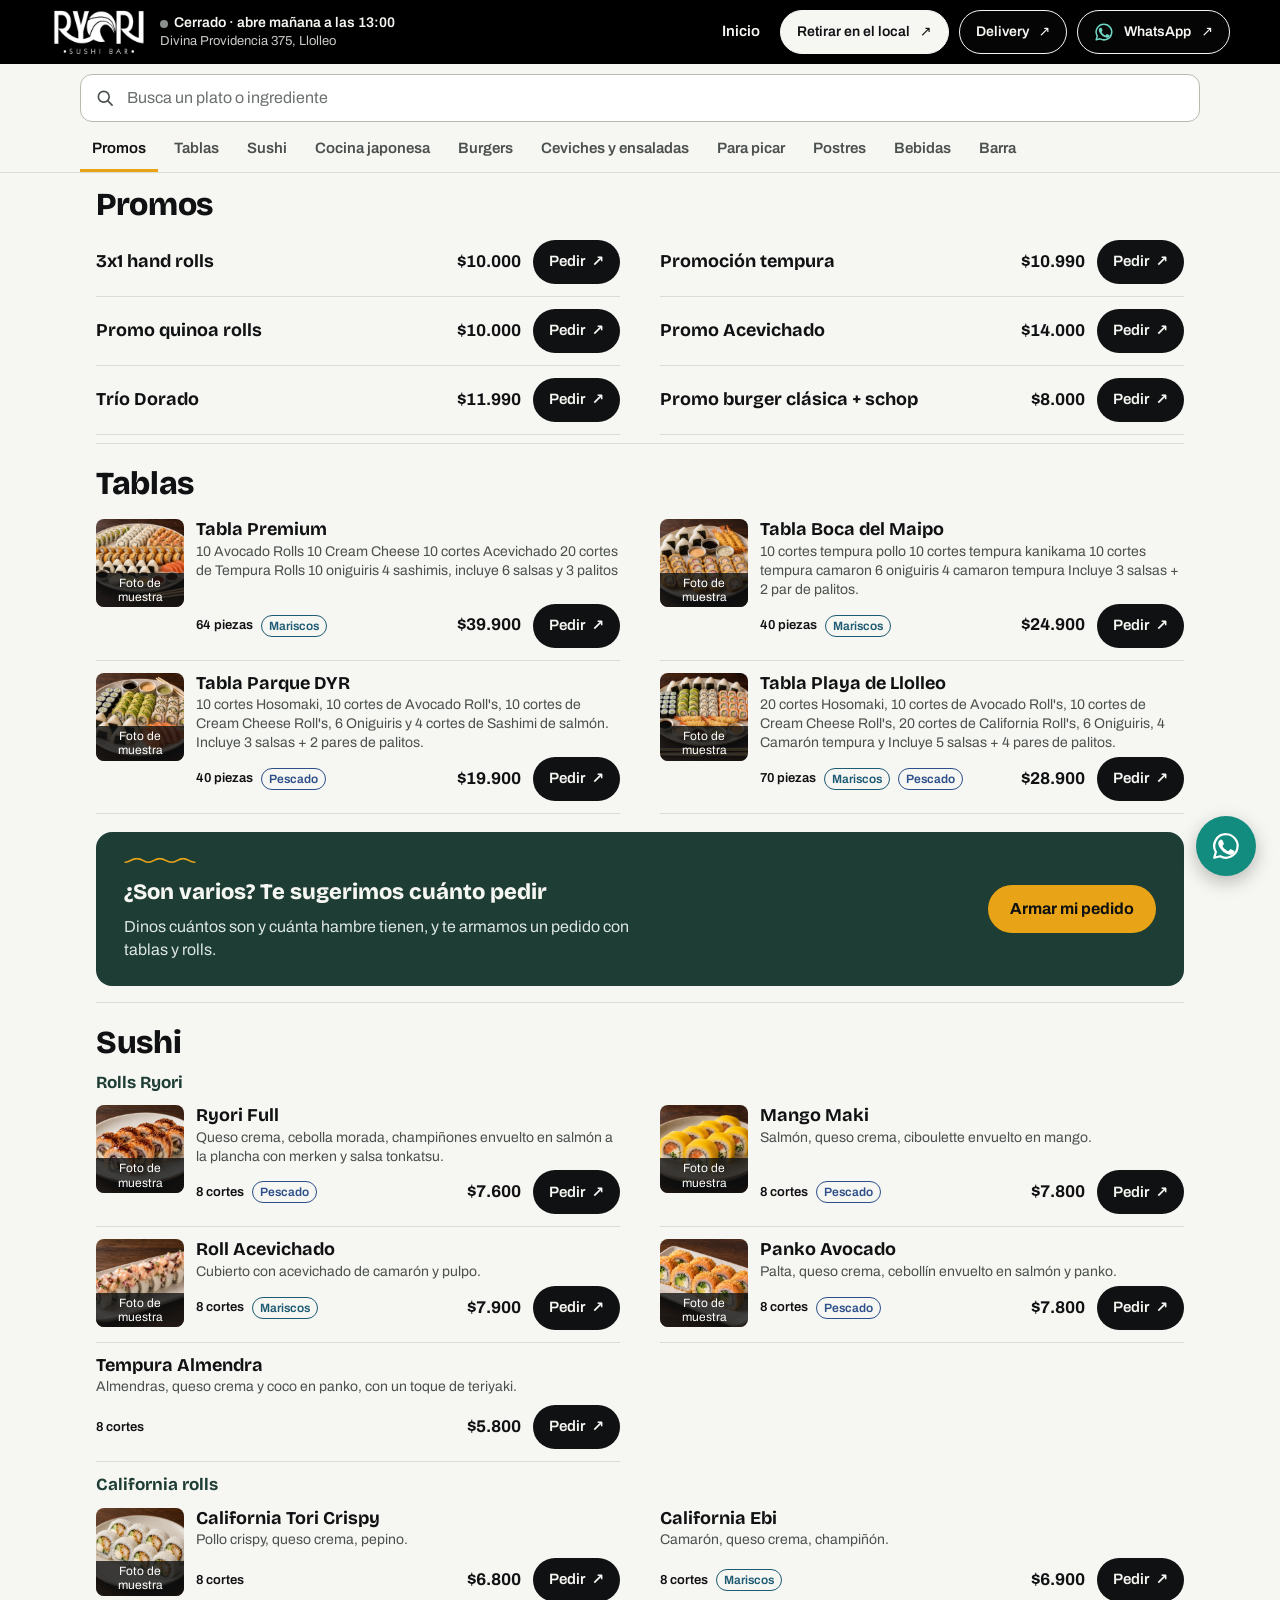
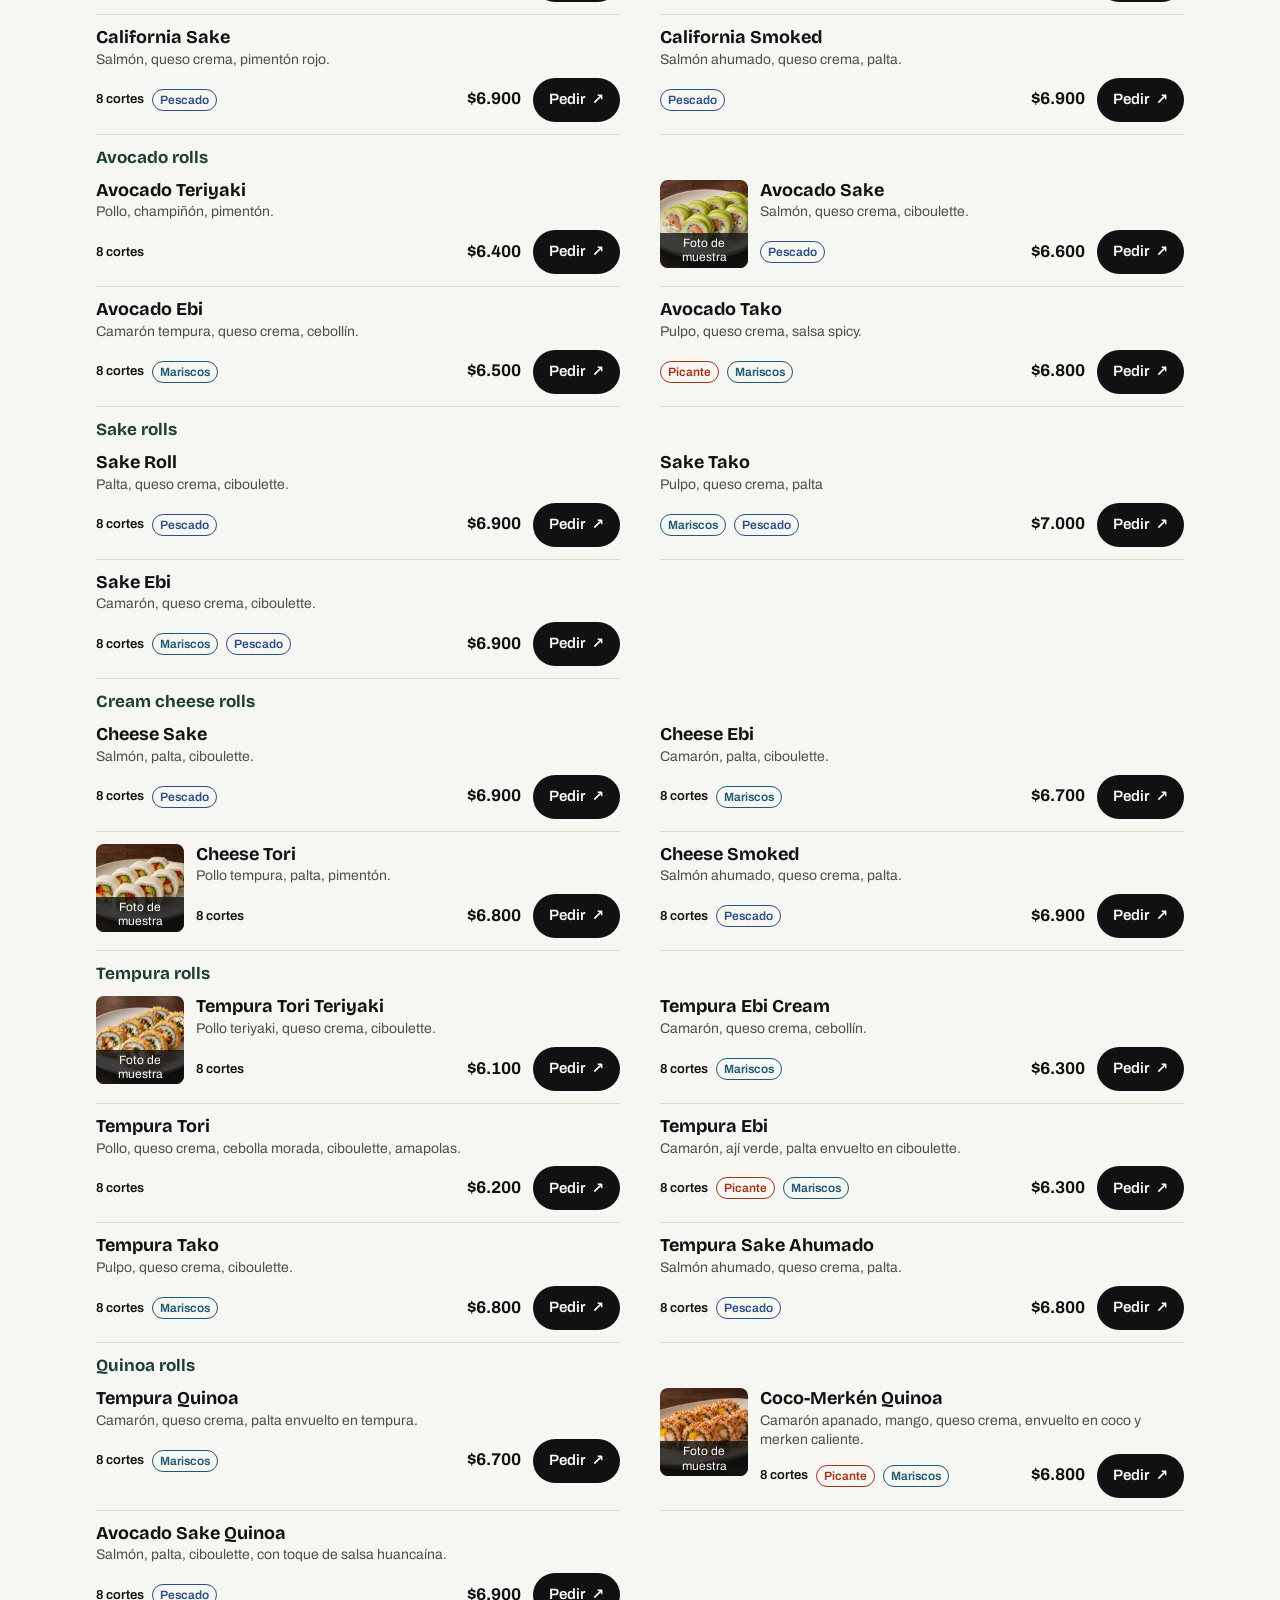
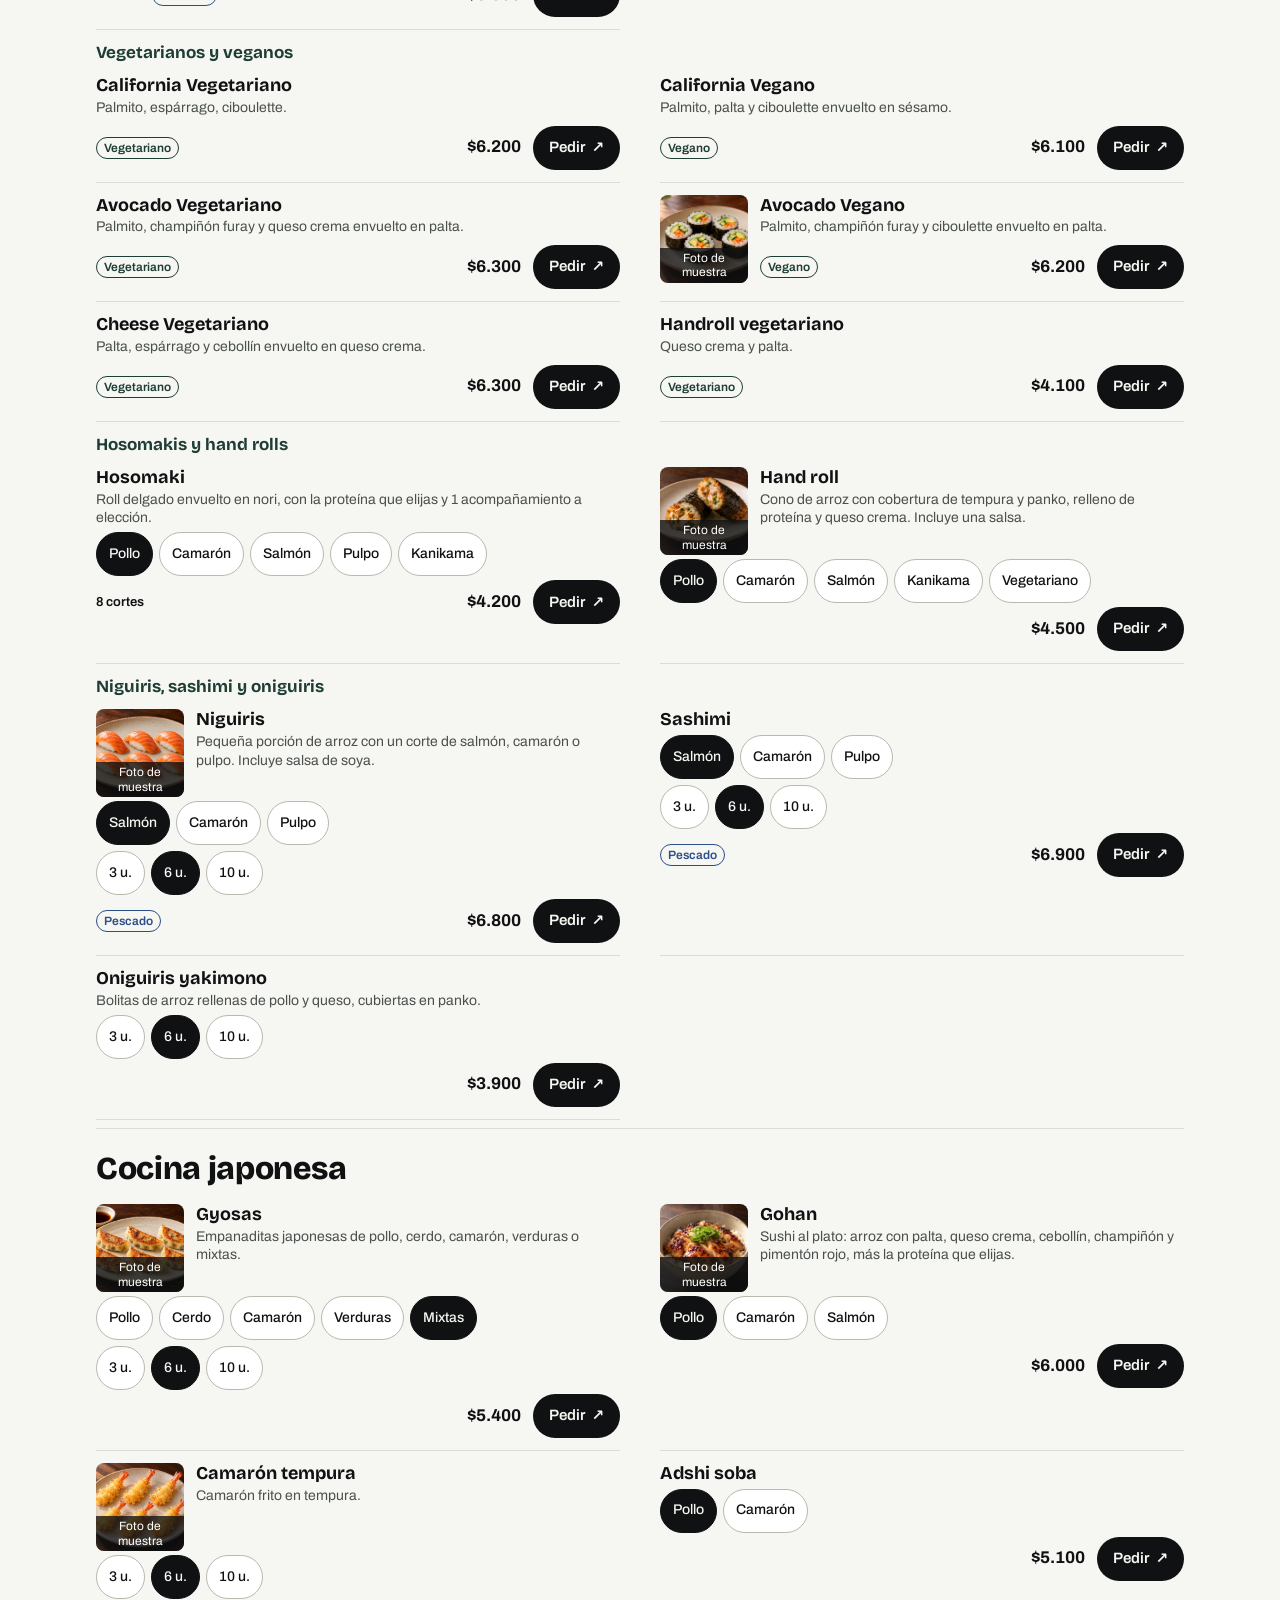
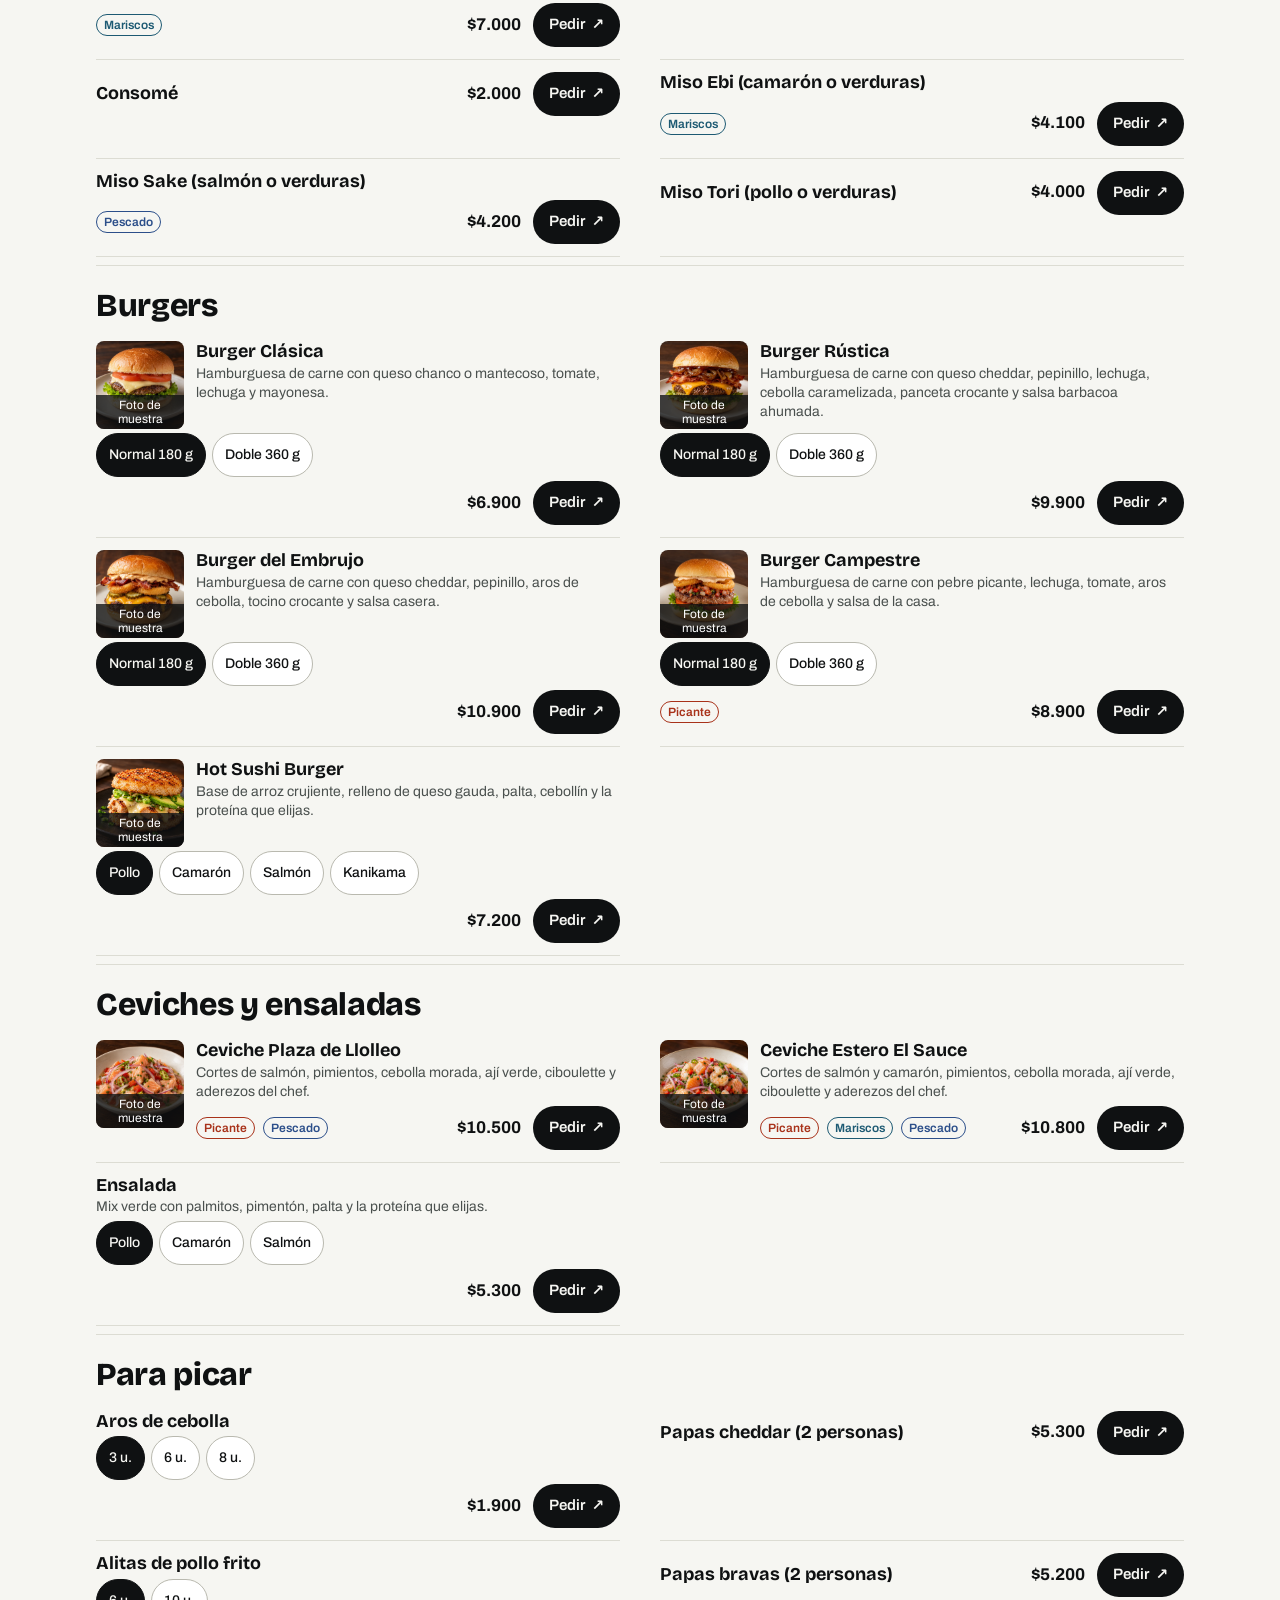
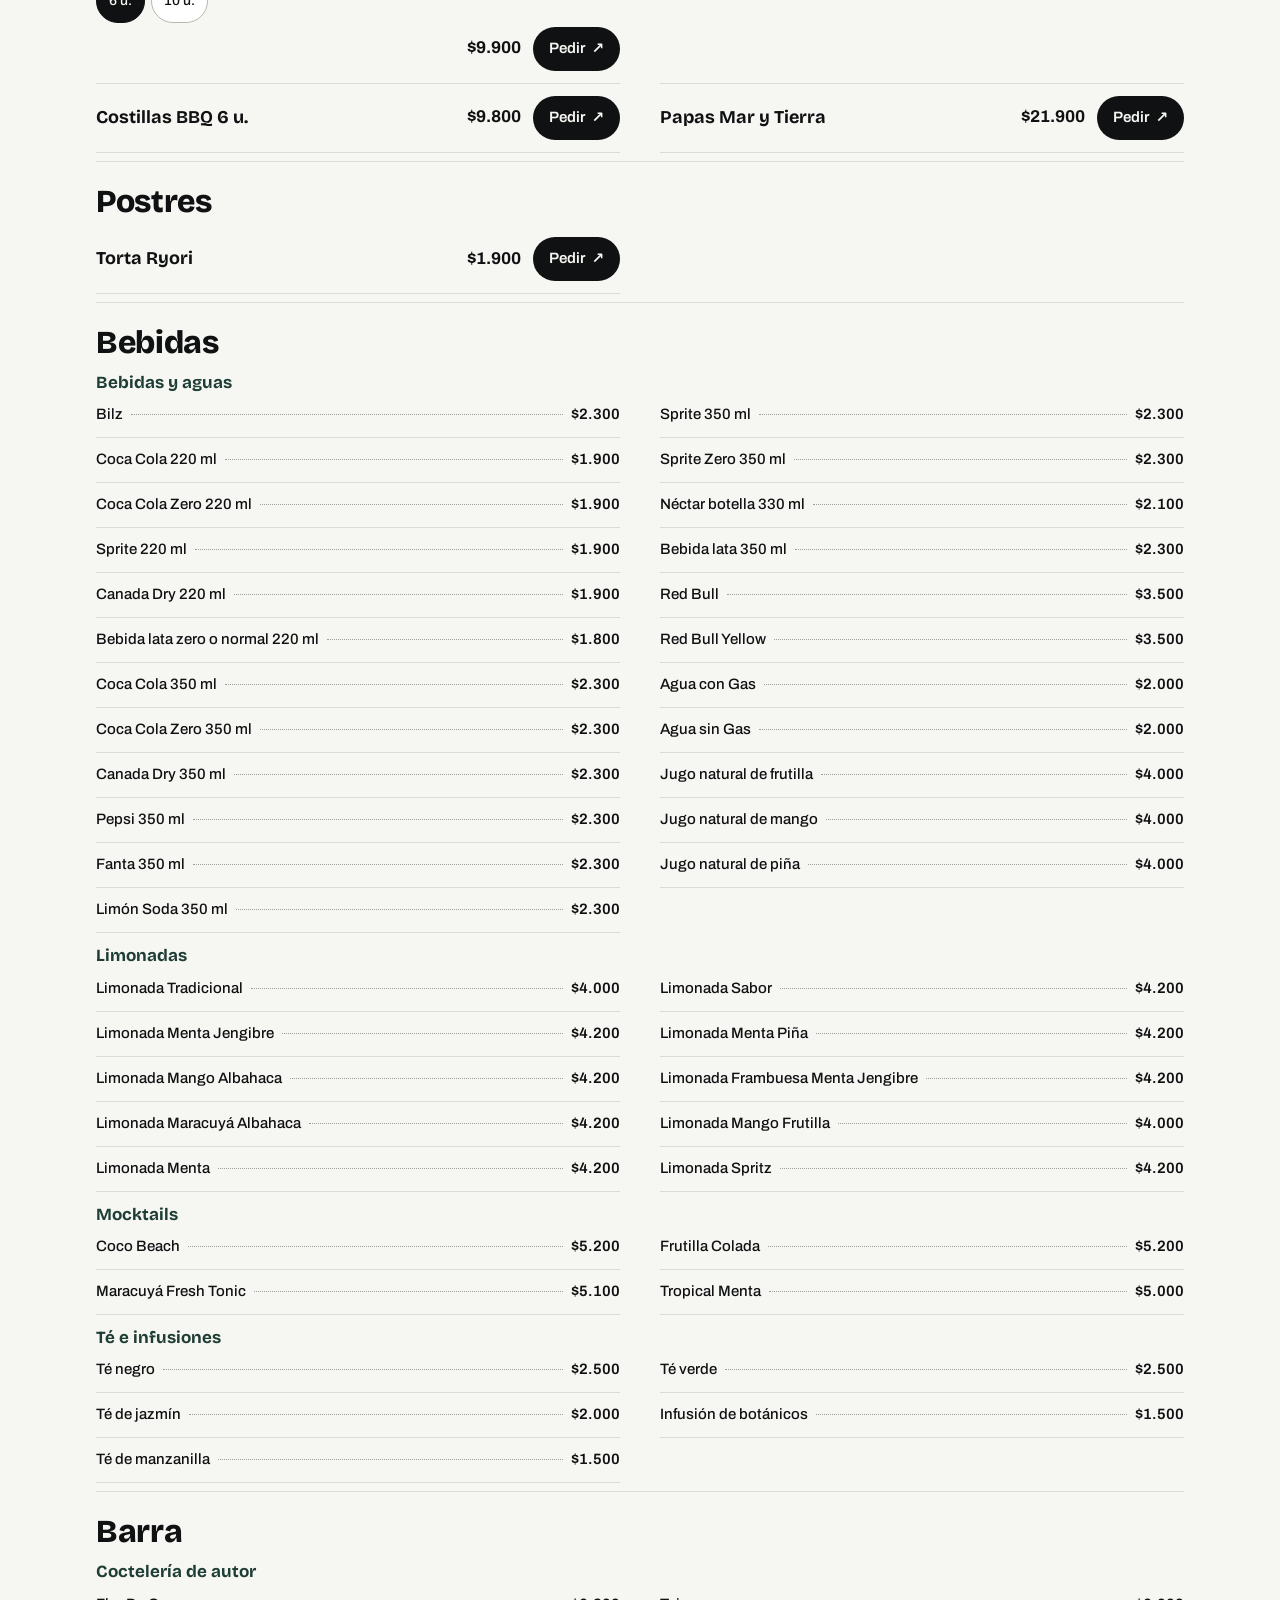
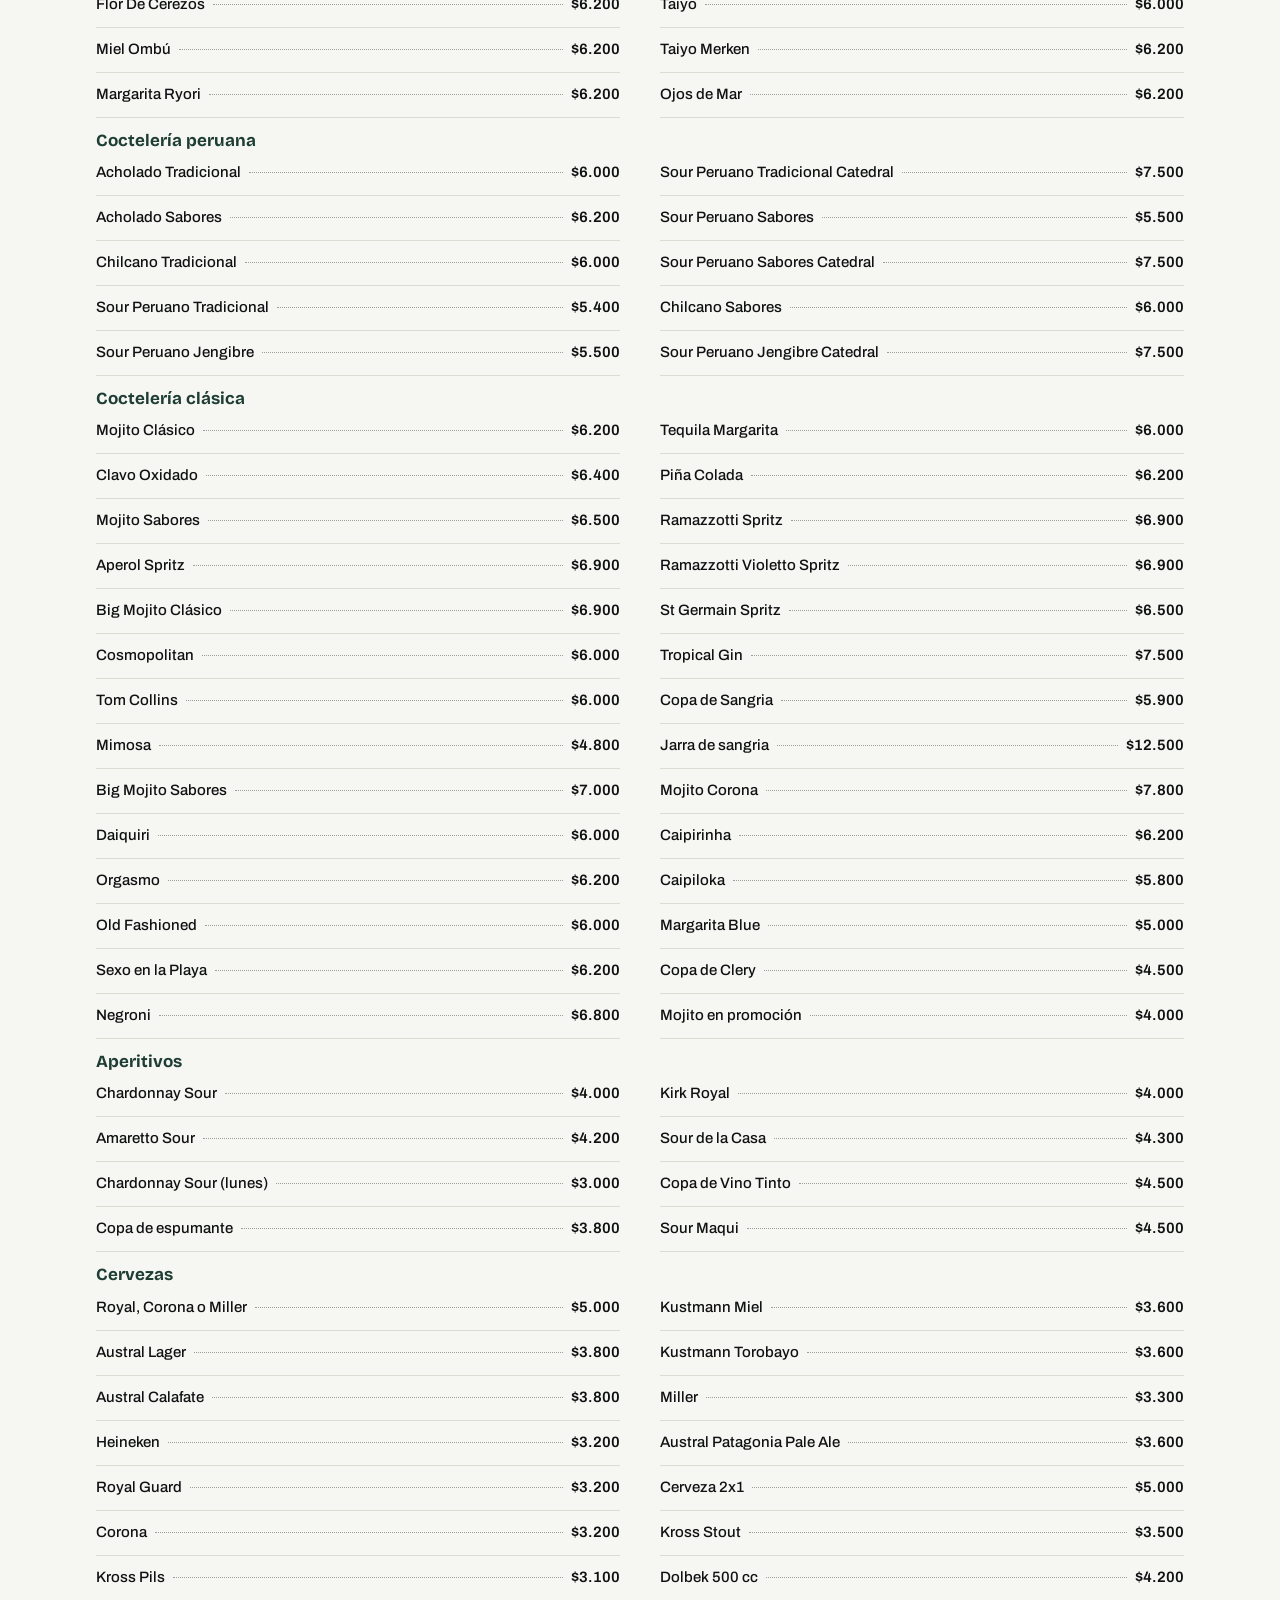
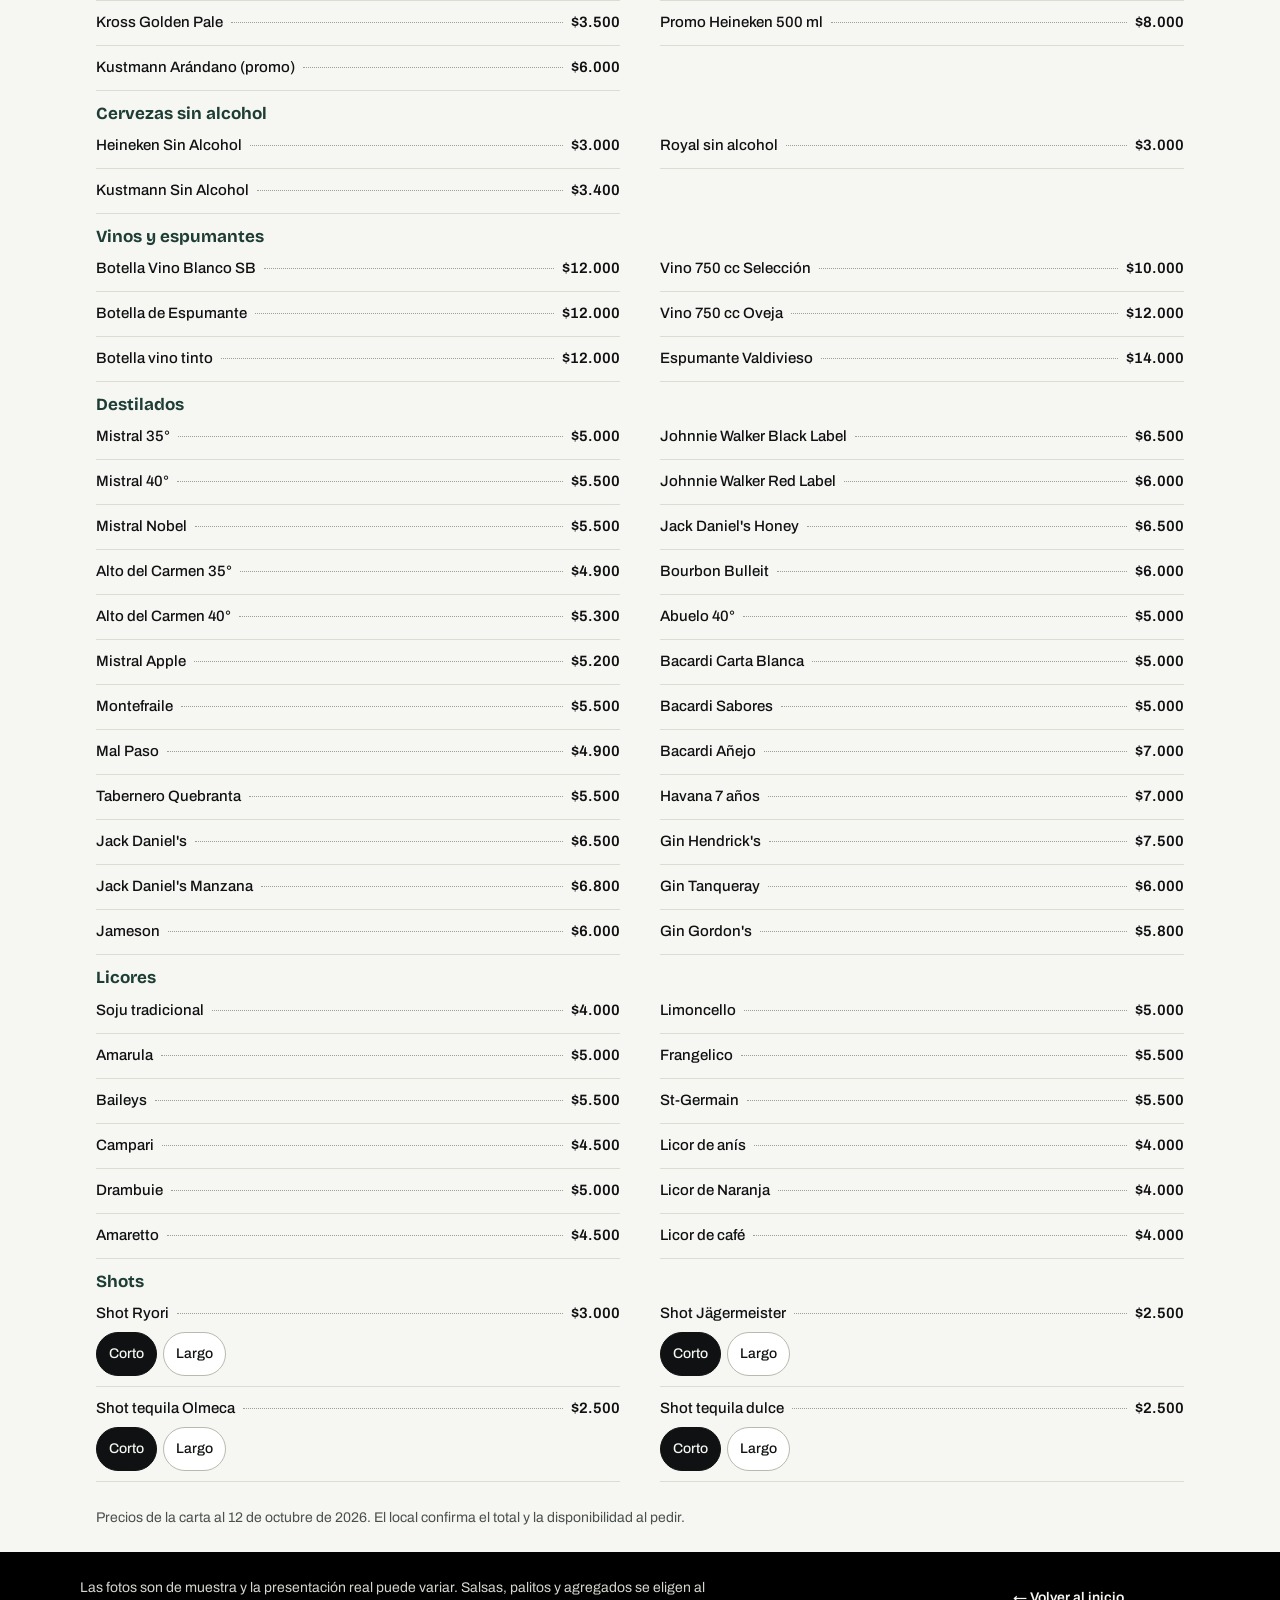
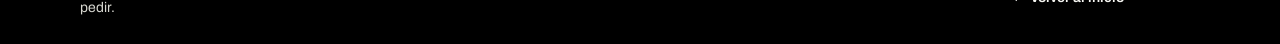
==== commit 21750c98: "Fase 3: identidad visual y portada nueva - Logo en versiones transparentes (blanco y negro) y origin" ====
--- a/carta/index.html
+++ b/carta/index.html
@@ -13,13 +13,18 @@
   <link href="https://fonts.googleapis.com/css2?family=Archivo:wght@400;500;600;700&family=Bricolage+Grotesque:opsz,wght@12..96,600;12..96,700;12..96,800&display=swap" rel="stylesheet">
   <link rel="stylesheet" href="../comun.css">
   <link rel="stylesheet" href="carta.css">
+  <script src="../comun.js" defer></script>
 </head>
 <body>
   <a class="saltar" href="#carta">Ir a la carta</a>
   <header class="cabecera">
-    <a class="logo" href="../" aria-label="Ryori Sushi Bar, inicio"><img src="../assets/logo.webp" alt="Ryori Sushi Bar" width="52" height="52"></a>
-    <nav class="cabecera-nav" aria-label="Pedir">
-      <a class="inicio" href="../">Inicio</a>
+    <a class="logo" href="../" aria-label="Ryori Sushi Bar, inicio"><img src="../assets/marca/logo-original-negro.png" alt="Ryori Sushi Bar" width="252" height="132"></a>
+    <div class="local">
+      <p class="estado" data-estado aria-live="polite"></p>
+      <address>Divina Providencia 375, Llolleo</address>
+    </div>
+    <nav class="cabecera-nav" aria-label="Principal">
+      <a href="../">Inicio</a>
       <div class="canales sobre-oscuro">
         <a class="canal canal-retiro" href="https://menu.fu.do/ryori" target="_blank" rel="noopener">Retirar en el local <span class="ext" aria-hidden="true">↗</span></a>
         <a class="canal canal-delivery" href="https://www.ubereats.com/cl-en/store/ryori-sushi/pJ2VaHH-VmKoWFzFx3EKbg" target="_blank" rel="noopener">Delivery <span class="ext" aria-hidden="true">↗</span></a>
@@ -57,7 +62,7 @@
 
   <svg width="0" height="0" style="position:absolute" aria-hidden="true">
     <symbol id="icono-wa" viewBox="0 0 24 24"><path d="M12 2.6a9.4 9.4 0 0 0-8.1 14.2L2.6 21.4l4.7-1.2A9.4 9.4 0 1 0 12 2.6Z" fill="none" stroke="currentColor" stroke-width="1.8" stroke-linejoin="round"/><path d="M9.1 7.4c-.2-.5-.5-.5-.7-.5h-.6c-.2 0-.6.1-.9.4-.3.3-1.1 1.1-1.1 2.7s1.2 3.1 1.3 3.3c.2.2 2.2 3.5 5.4 4.8 2.7 1.1 3.2.9 3.8.8.6-.1 1.9-.8 2.2-1.5.3-.7.3-1.4.2-1.5-.1-.1-.3-.2-.7-.4l-2.1-1c-.3-.1-.5-.2-.7.2-.2.3-.8 1-1 1.2-.2.2-.4.2-.7.1-.3-.2-1.3-.5-2.5-1.6-.9-.8-1.6-1.9-1.7-2.2-.2-.3 0-.5.1-.7l.5-.6c.2-.2.2-.4.3-.6.1-.2 0-.4 0-.6l-1-2.3Z" fill="currentColor"/></symbol>
-    <symbol id="ola" viewBox="0 0 120 12"><path d="M0 8c10 0 10-6 20-6s10 6 20 6 10-6 20-6 10 6 20 6 10-6 20-6 10 6 20 6" fill="none" stroke="currentColor" stroke-width="2.4" stroke-linecap="round"/></symbol>
+    <symbol id="ola" viewBox="0 0 120 12"><path d="M2 8c9 0 9-6 19.5-6S31 8 40.5 8 50 2 59.5 2 70 8 79.5 8 89 2 98.5 2 108 8 118 8" fill="none" stroke="currentColor" stroke-width="2.6" stroke-linecap="round"/></symbol>
   </svg>
   <script src="../menu-data.js"></script>
   <script src="menu.js"></script>
--- a/comun.css
+++ b/comun.css
@@ -94,3 +94,68 @@
 @media print {
   .wa-flotante, .barra-canales { display: none; }
 }
+
+/* ---------- Base compartida ---------- */
+.visualmente-oculto { position: absolute; width: 1px; height: 1px; overflow: hidden; clip: rect(0 0 0 0); white-space: nowrap; }
+.saltar { position: fixed; left: 12px; top: -60px; z-index: 100; background: var(--mango); color: var(--tinta); padding: 12px 16px; font-weight: 600; }
+.saltar:focus { top: 12px; }
+
+/* ---------- Cabecera negra: logo original sobre #000, estado y dirección ---------- */
+.cabecera {
+  background: var(--negro); color: var(--arroz);
+  display: flex; align-items: center; gap: 14px;
+  padding: 6px max(16px, calc((100vw - 1180px) / 2)); min-height: 64px;
+}
+.logo { display: flex; align-items: center; min-height: 44px; flex: none; }
+.logo img { display: block; width: 96px; height: auto; }
+.local { flex: 1; min-width: 0; font-size: 13px; line-height: 1.3; }
+.estado { display: flex; align-items: center; gap: 6px; font-weight: 600; font-size: 14px; }
+.estado::before { content: ""; width: 8px; height: 8px; border-radius: 50%; background: #8A908D; flex: none; }
+.estado[data-abierto="si"]::before { background: #4FD18B; }
+.estado:empty { display: none; }
+.local address { font-style: normal; color: #C9CCC6; }
+.cabecera-nav { display: flex; align-items: center; gap: 12px; }
+.cabecera-nav > a:not(.canal) { display: flex; align-items: center; min-height: 44px; padding: 0 8px; text-decoration: none; font-weight: 600; font-size: 15px; }
+.cabecera-nav > a:not(.canal):hover { text-decoration: underline; }
+.cabecera .canal { min-height: 44px; padding: 8px 16px; font-size: 14px; }
+@media (max-width: 1100px) { .cabecera .canal-delivery, .cabecera .canal-whatsapp { display: none; } }
+@media (max-width: 700px) {
+  .cabecera .canales { display: none; }
+  .logo img { width: 72px; }
+  .estado { font-size: 13px; }
+  .local { font-size: 12px; }
+}
+
+/* ---------- La ola: separa secciones y marca lo destacado ---------- */
+.ola { display: block; width: 72px; height: 10px; color: var(--mango); }
+.ola-separador { display: block; width: 100%; height: 14px; color: var(--linea); }
+
+/* ---------- Tarjeta del sugeridor (portada y carta) ---------- */
+.tarjeta-sugeridor { padding: 20px; border-radius: 16px; background: var(--nori); color: var(--arroz); }
+.tarjeta-sugeridor .ola { margin-bottom: 10px; }
+.tarjeta-sugeridor h2, .tarjeta-sugeridor h3 { font-family: var(--titulos); font-weight: 800; font-size: 22px; line-height: 1.15; margin: 0; }
+.tarjeta-sugeridor p { margin: 6px 0 14px; color: #DCE6E2; max-width: 34em; }
+.boton-mango {
+  display: inline-flex; align-items: center; min-height: 48px; padding: 0 22px; border-radius: 999px;
+  background: var(--mango); color: var(--tinta); font-weight: 700; text-decoration: none;
+}
+.boton-mango:hover { background: #F3B93F; }
+@media (min-width: 760px) {
+  .tarjeta-sugeridor { display: grid; grid-template-columns: 1fr auto; align-items: center; gap: 4px 32px; padding: 24px 28px; }
+  .tarjeta-sugeridor > :not(.boton-mango) { grid-column: 1; }
+  .tarjeta-sugeridor .boton-mango { grid-column: 2; grid-row: 1 / span 3; }
+  .tarjeta-sugeridor p { margin-bottom: 0; }
+}
+
+/* ---------- Pie ---------- */
+.pie { background: var(--negro); color: var(--arroz); padding: 28px max(16px, calc((100vw - 1180px) / 2)); font-size: 14px; }
+.pie a { color: inherit; }
+
+/* ---------- Precio y botón Pedir (portada y carta) ---------- */
+.precio { font-weight: 700; font-size: 17px; font-variant-numeric: tabular-nums; white-space: nowrap; }
+.pedir {
+  display: inline-flex; align-items: center; gap: 6px; min-height: 44px; padding: 0 16px;
+  border-radius: 999px; background: var(--tinta); color: var(--arroz);
+  font-weight: 600; font-size: 15px; text-decoration: none; white-space: nowrap;
+}
+.pedir:hover { background: var(--nori); }
--- a/carta/carta.css
+++ b/carta/carta.css
@@ -1,28 +1,13 @@
 /* Carta de Ryori. Variables de color y tipografía en ../comun.css */
 *, *::before, *::after { box-sizing: border-box; }
 html { scroll-padding-top: 132px; }
+.cabecera-nav > a:first-child { color: var(--arroz); }
 body { margin: 0; background: var(--arroz); color: var(--tinta); font-family: var(--texto); font-size: 16px; line-height: 1.45; -webkit-text-size-adjust: 100%; }
 a { color: inherit; }
 img { display: block; max-width: 100%; }
 button { font: inherit; color: inherit; }
 h1, h2, h3, h4, p { margin: 0; }
-.visualmente-oculto { position: absolute; width: 1px; height: 1px; overflow: hidden; clip: rect(0 0 0 0); white-space: nowrap; }
-.saltar { position: fixed; left: 12px; top: -60px; z-index: 100; background: var(--mango); color: var(--tinta); padding: 12px 16px; font-weight: 600; }
-.saltar:focus { top: 12px; }
 :focus-visible { outline: 3px solid var(--mango); outline-offset: 2px; }
-
-/* ---------- Cabecera negra con el logo original ---------- */
-.cabecera {
-  background: var(--negro); color: var(--arroz);
-  display: flex; align-items: center; justify-content: space-between; gap: 16px;
-  padding: 4px max(16px, calc((100vw - 1120px) / 2)); min-height: 60px;
-}
-.logo { display: block; }
-.logo img { width: 52px; height: 52px; }
-.cabecera-nav { display: flex; align-items: center; gap: 16px; }
-.inicio { display: flex; align-items: center; min-height: 44px; padding: 0 8px; text-decoration: none; font-weight: 500; }
-.inicio:hover { text-decoration: underline; }
-.cabecera .canal { min-height: 44px; padding: 8px 16px; font-size: 14px; }
 
 /* ---------- Buscador y barra de categorías (fija al bajar) ---------- */
 .herramientas {
@@ -88,13 +73,6 @@
 .et-mariscos { color: #1D5A73; }
 .et-pescado { color: #2C4F8A; }
 .et-vegano, .et-vegetariano { color: var(--nori); }
-.precio { font-weight: 700; font-size: 17px; font-variant-numeric: tabular-nums; white-space: nowrap; }
-.pedir {
-  display: inline-flex; align-items: center; gap: 6px; min-height: 44px; padding: 0 16px;
-  border-radius: 999px; background: var(--tinta); color: var(--arroz);
-  font-weight: 600; font-size: 15px; text-decoration: none; white-space: nowrap;
-}
-.pedir:hover { background: var(--nori); }
 
 /* Variantes: relleno, cantidad, tamaño */
 .opciones { display: flex; flex-wrap: wrap; gap: 6px; }
@@ -117,20 +95,6 @@
 .trago .precio { font-size: 15px; font-weight: 600; }
 .trago .opciones { margin: -4px 0 10px; }
 
-/* ---------- Tarjeta del sugeridor ---------- */
-.tarjeta-sugeridor {
-  margin: 18px 0 8px; padding: 20px; border-radius: 16px;
-  background: var(--nori); color: var(--arroz);
-}
-.tarjeta-sugeridor .ola { width: 64px; height: 8px; color: var(--mango); display: block; margin-bottom: 10px; }
-.tarjeta-sugeridor h3 { font-family: var(--titulos); font-weight: 800; font-size: 22px; line-height: 1.15; }
-.tarjeta-sugeridor p { margin: 6px 0 14px; color: #DCE6E2; max-width: 34em; }
-.boton-mango {
-  display: inline-flex; align-items: center; min-height: 48px; padding: 0 22px; border-radius: 999px;
-  background: var(--mango); color: var(--tinta); font-weight: 700; text-decoration: none;
-}
-.boton-mango:hover { background: #F3B93F; }
-
 /* ---------- Sin resultados ---------- */
 .sin-resultados { padding-top: 28px; padding-bottom: 28px; }
 .sin-resultados p { font-size: 17px; max-width: 32em; margin-bottom: 14px; }
@@ -151,16 +115,14 @@
   .plato:last-child { border-bottom: 1px solid var(--linea); }
   .lista-tragos { columns: 2; }
   .categoria-titulo { font-size: 32px; }
-  .tarjeta-sugeridor { display: grid; grid-template-columns: 1fr auto; align-items: center; gap: 8px 32px; padding: 24px 28px; }
-  .tarjeta-sugeridor .ola, .tarjeta-sugeridor h3, .tarjeta-sugeridor p { grid-column: 1; }
-  .tarjeta-sugeridor .boton-mango { grid-column: 2; grid-row: 1 / span 3; }
-  .tarjeta-sugeridor p { margin-bottom: 0; }
 }
 @media (max-width: 700px) {
-  .cabecera .canales { display: none; }
   .pie a { margin-right: 0; }
 }
 
 @media (prefers-reduced-motion: reduce) { html { scroll-behavior: auto; } }
 .conteo { max-width: 1120px; margin: 0 auto; padding: 12px 16px 0; font-size: 15px; font-weight: 600; }
 .conteo:empty { display: none; }
+.tarjeta-sugeridor { margin: 18px 0 8px; }
+.plato.simple { grid-template-columns: minmax(0, 1fr) auto; grid-template-areas: 'texto pie'; align-items: center; }
+.plato.simple .plato-meta { display: none; }
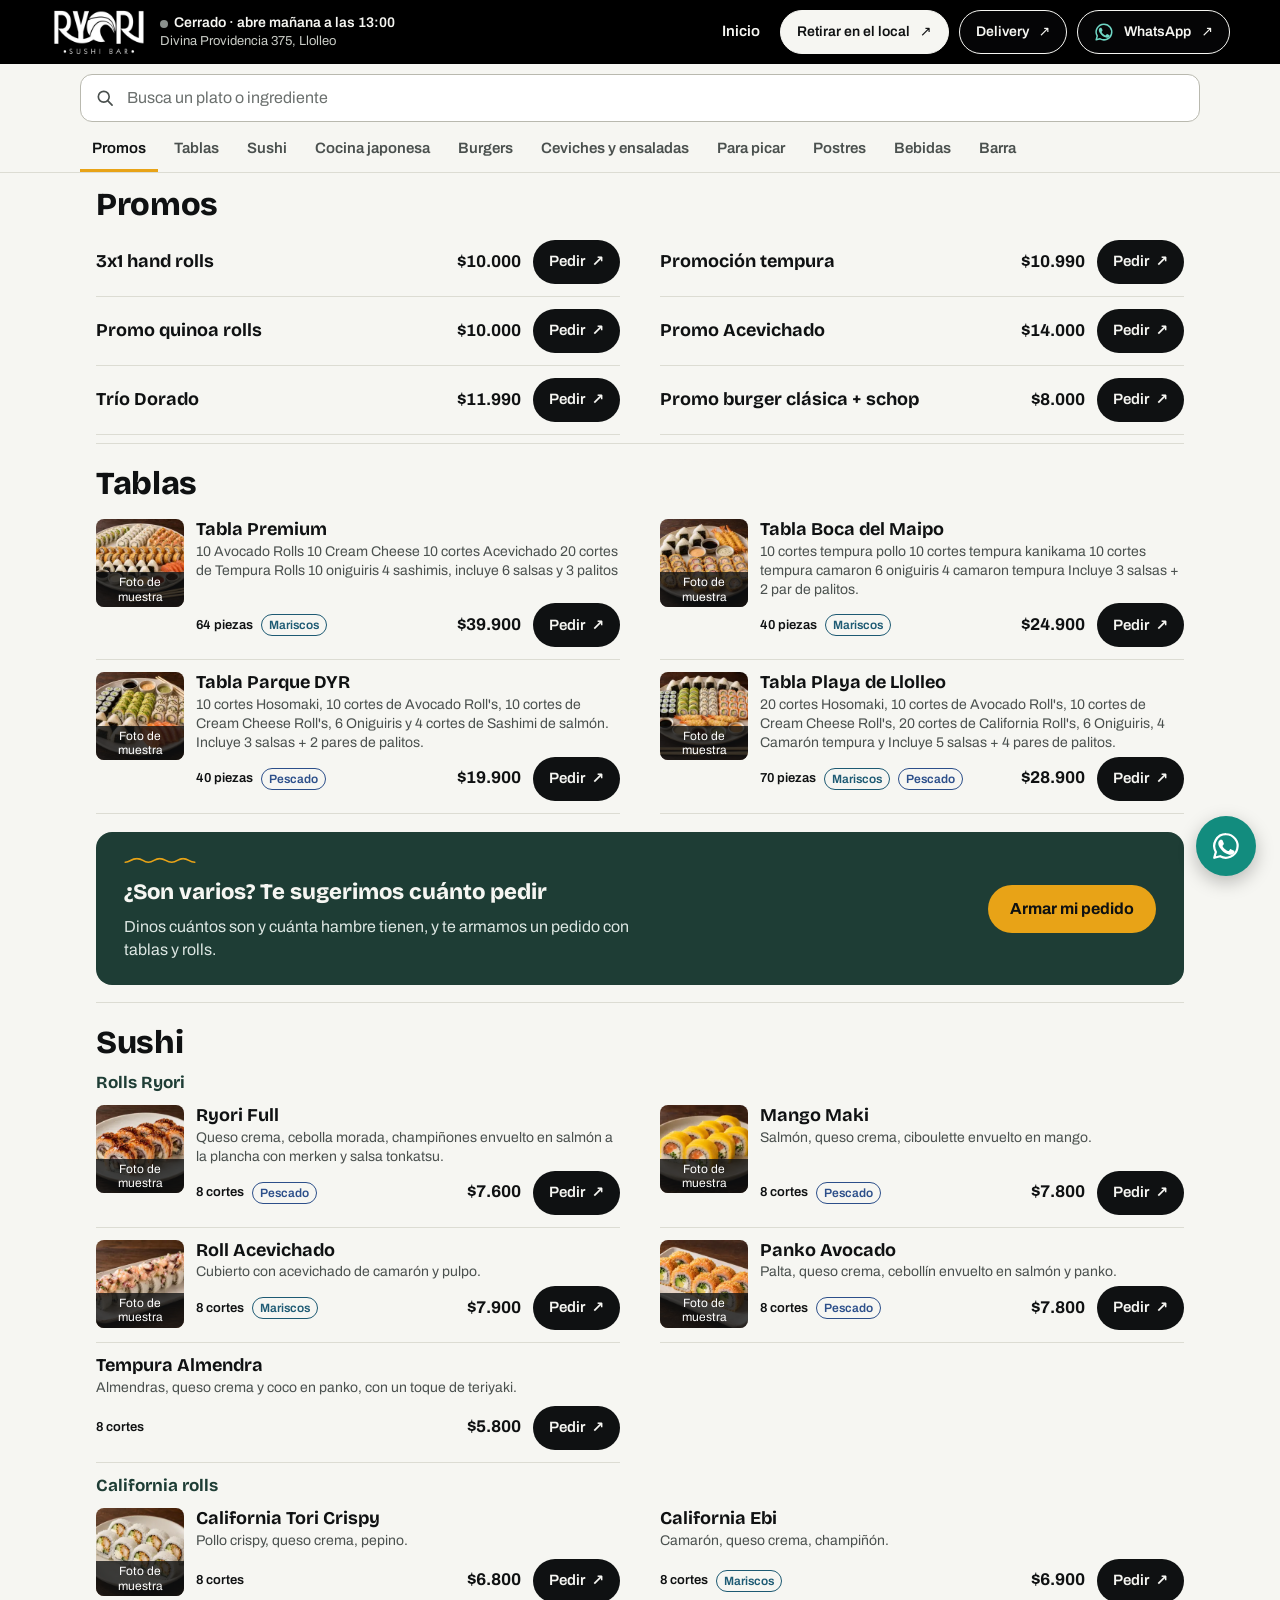
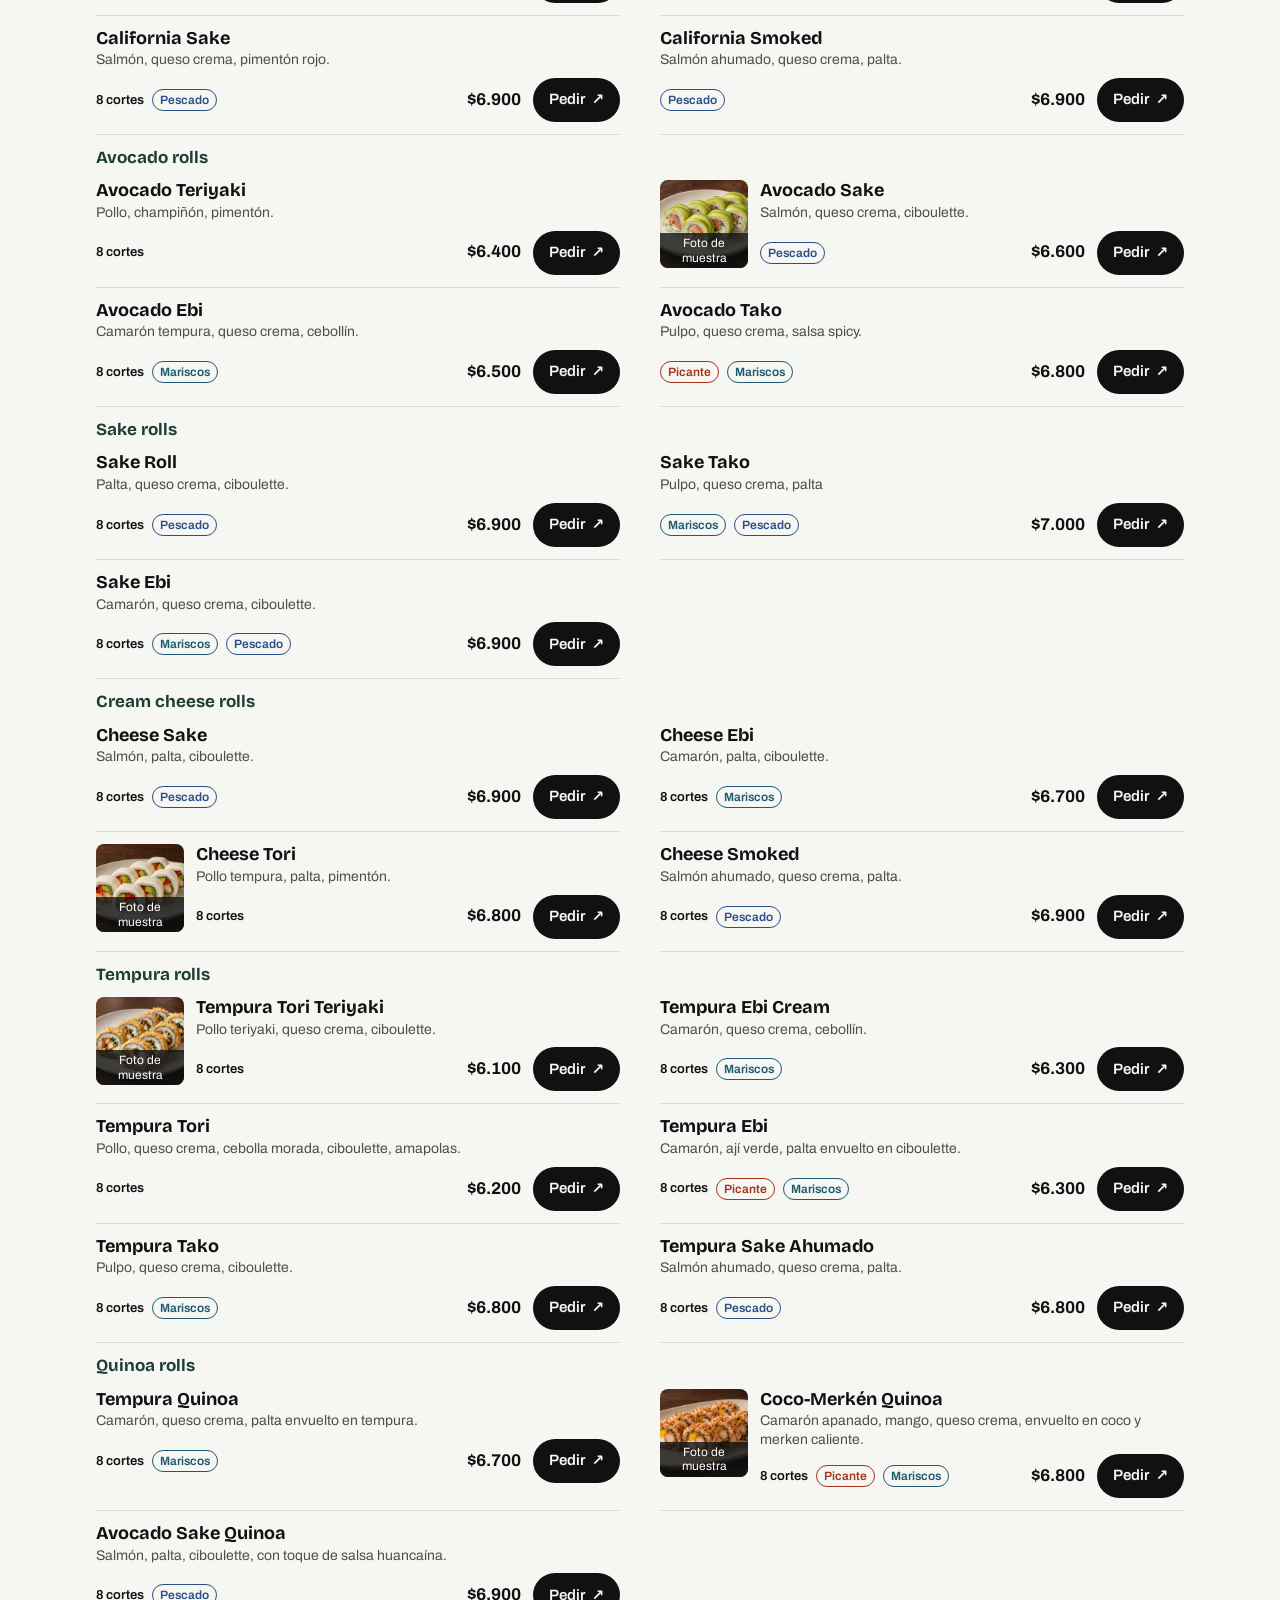
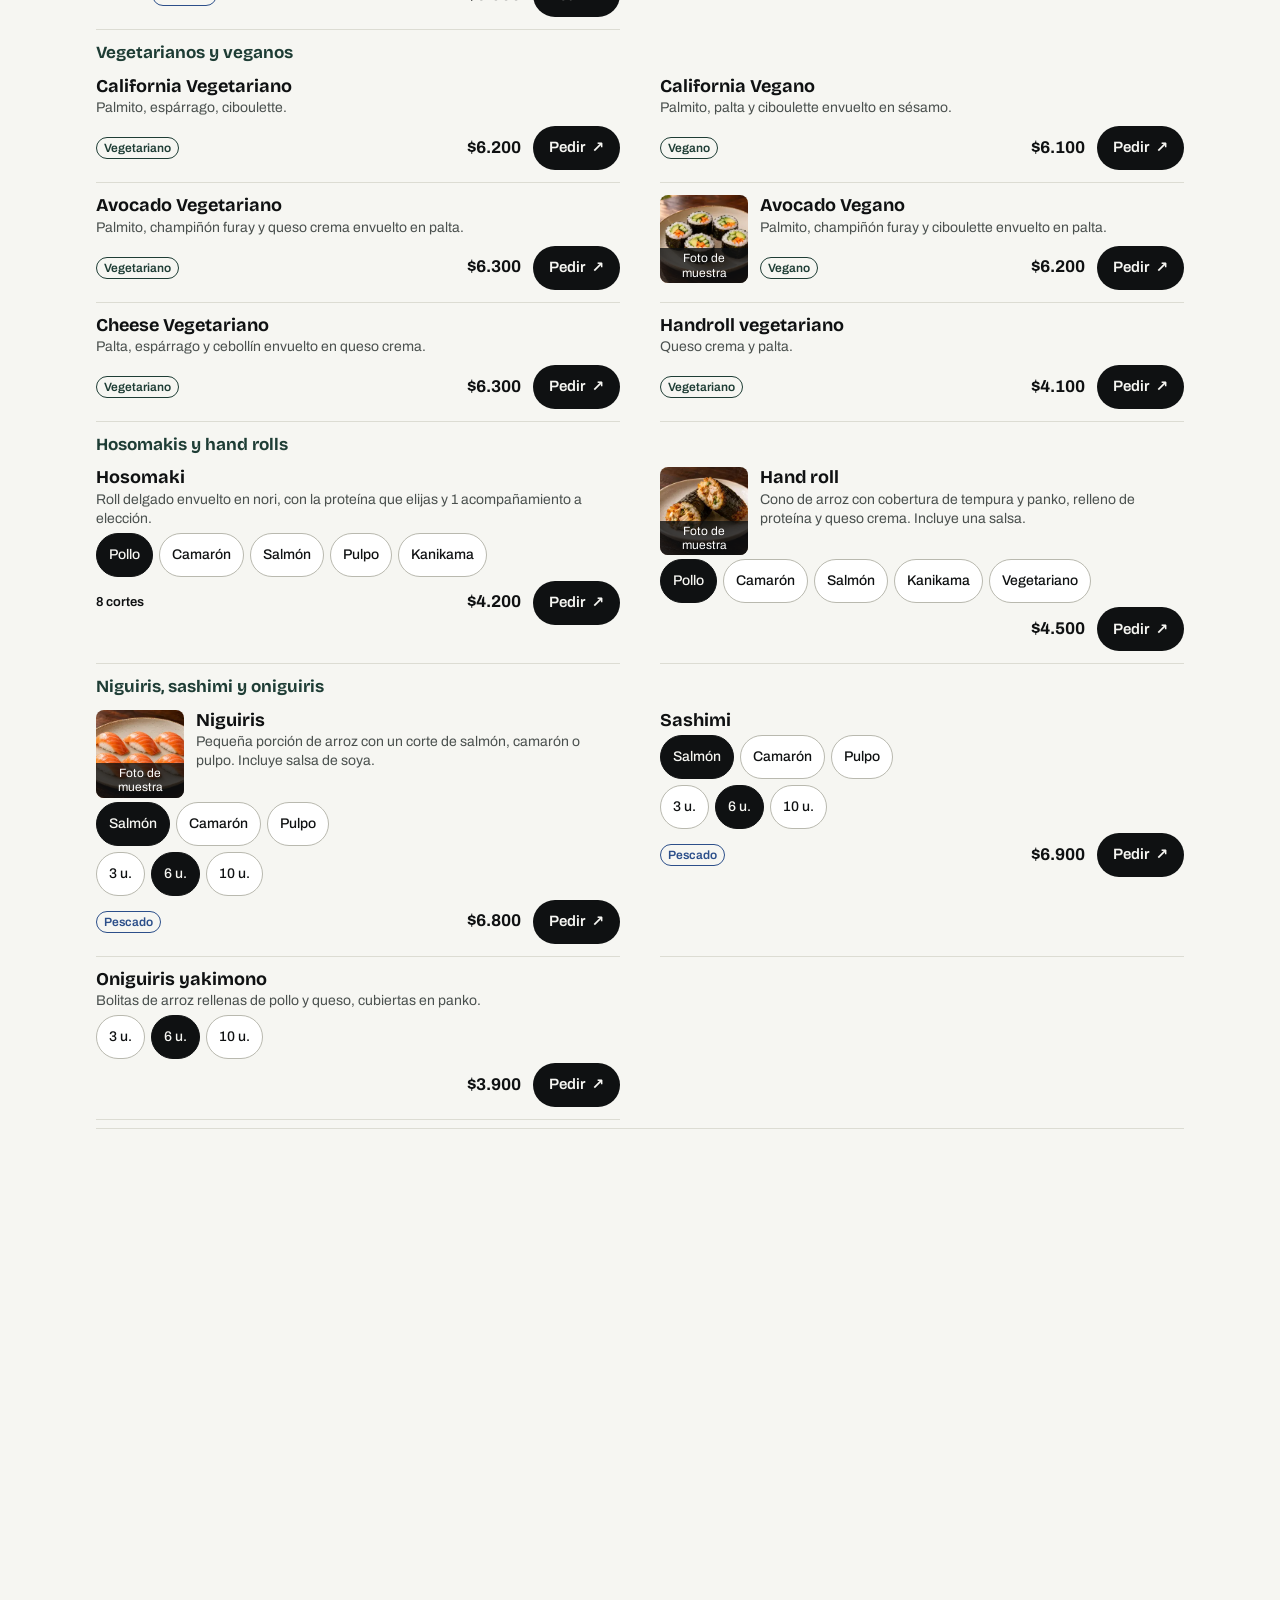
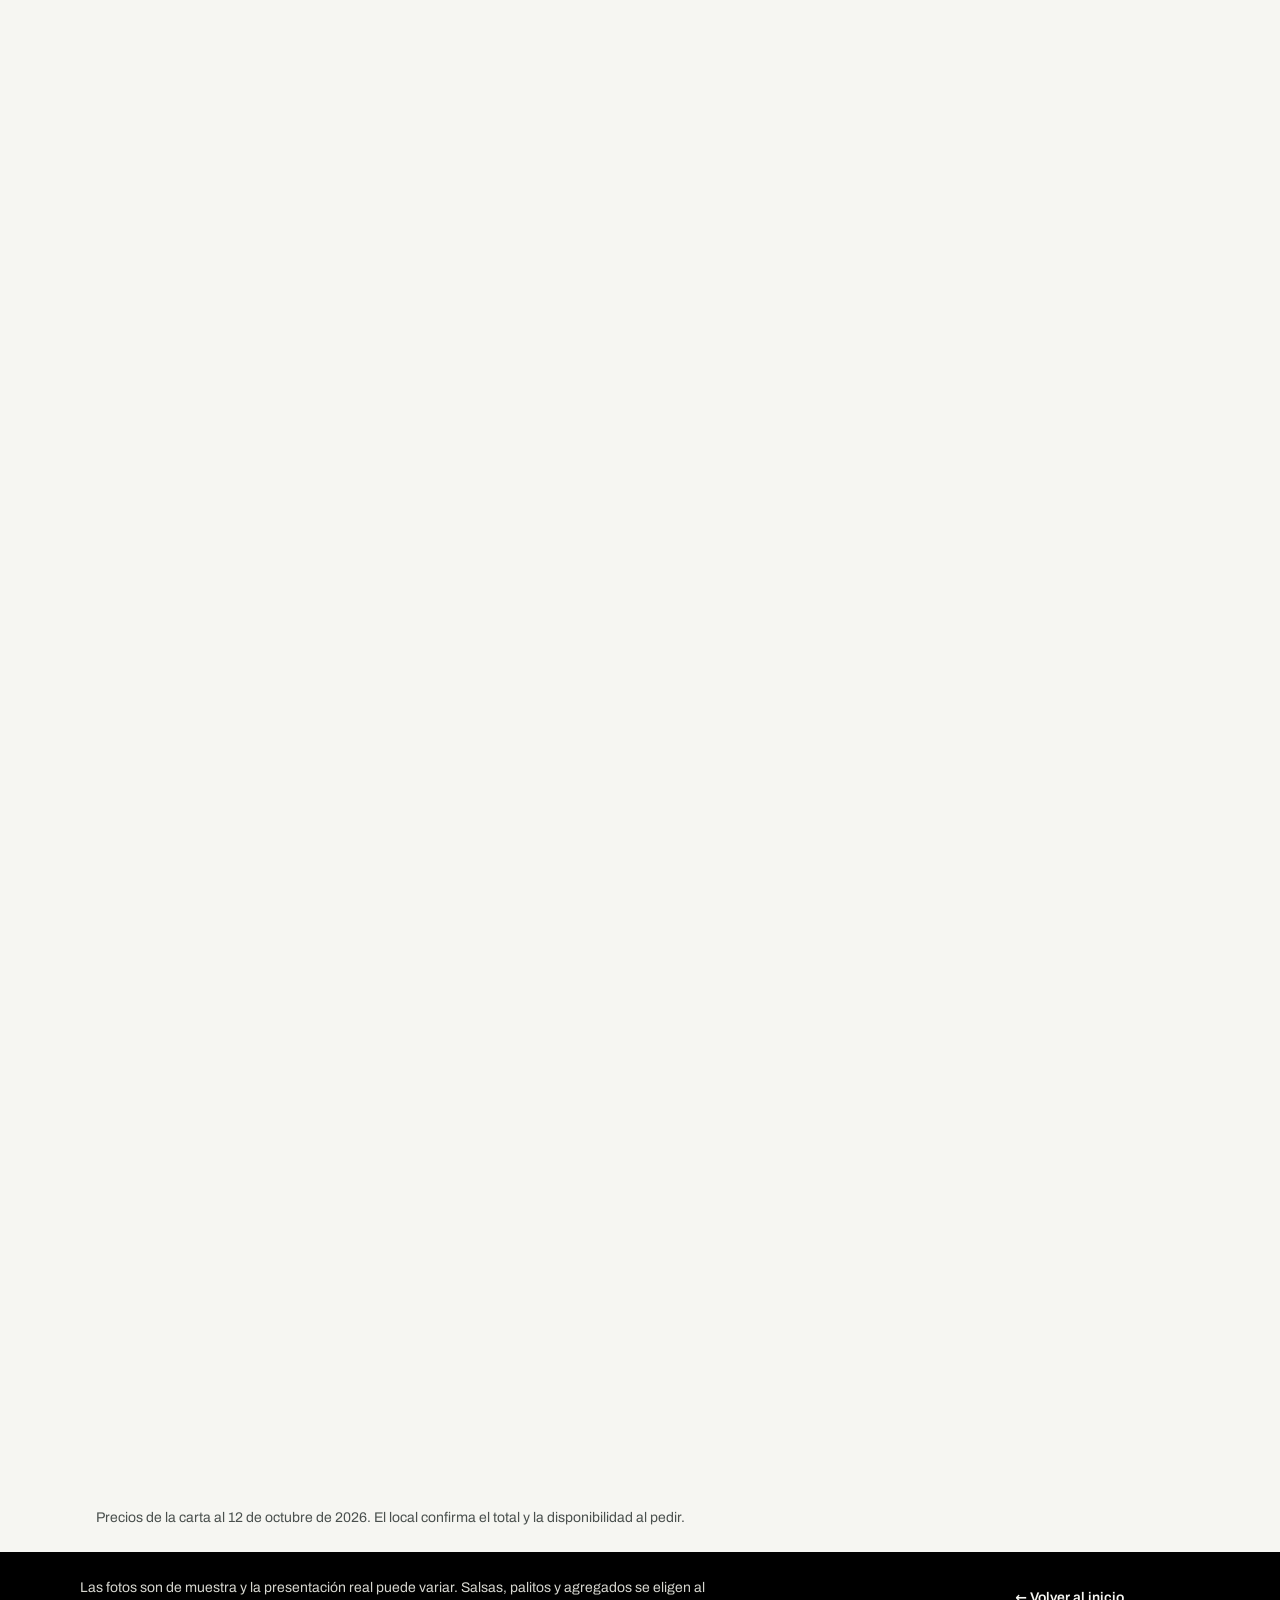
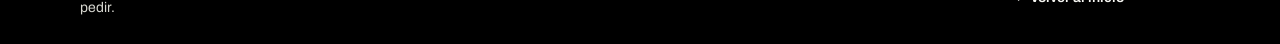
==== commit 74f8edc3: "Fase 4: rendimiento, accesibilidad y base para el lanzamiento - scripts/imagenes.mjs: fotos en 320/4" ====
--- a/carta/index.html
+++ b/carta/index.html
@@ -7,10 +7,11 @@
   <meta name="description" content="Carta de Ryori Sushi Bar en Llolleo con precios: rolls, tablas de 40 y 70 piezas, burgers, ceviches y bar. Pide para retirar, por delivery o por WhatsApp.">
   <meta name="robots" content="noindex,nofollow">
   <meta name="theme-color" content="#000000">
-  <link rel="icon" href="../assets/logo.webp">
-  <link rel="preconnect" href="https://fonts.googleapis.com">
-  <link rel="preconnect" href="https://fonts.gstatic.com" crossorigin>
-  <link href="https://fonts.googleapis.com/css2?family=Archivo:wght@400;500;600;700&family=Bricolage+Grotesque:opsz,wght@12..96,600;12..96,700;12..96,800&display=swap" rel="stylesheet">
+  <link rel="icon" href="../favicon.svg" type="image/svg+xml">
+  <link rel="icon" href="../assets/marca/icono-32.png" sizes="32x32" type="image/png">
+  <link rel="apple-touch-icon" href="../assets/marca/icono-180.png">
+  <link rel="preload" as="font" type="font/woff2" href="/assets/fuentes/archivo-latin.woff2" crossorigin>
+  <link rel="preload" as="font" type="font/woff2" href="/assets/fuentes/bricolage-grotesque-latin.woff2" crossorigin>
   <link rel="stylesheet" href="../comun.css">
   <link rel="stylesheet" href="carta.css">
   <script src="../comun.js" defer></script>
--- a/comun.css
+++ b/comun.css
@@ -1,3 +1,7 @@
+/* Tipografías alojadas en el sitio (assets/fuentes, licencia OFL) */
+@font-face { font-family: "Archivo"; src: url("/assets/fuentes/archivo-latin.woff2") format("woff2"); font-weight: 400 700; font-style: normal; font-display: swap; }
+@font-face { font-family: "Bricolage Grotesque"; src: url("/assets/fuentes/bricolage-grotesque-latin.woff2") format("woff2"); font-weight: 700 800; font-style: normal; font-display: swap; }
+
 /* Sistema visual compartido por portada y carta: colores, tipografías, canales de compra,
    barra fija del teléfono y botón de WhatsApp. */
 :root {
@@ -96,6 +100,7 @@
 }
 
 /* ---------- Base compartida ---------- */
+*, *::before, *::after { box-sizing: border-box; }
 .visualmente-oculto { position: absolute; width: 1px; height: 1px; overflow: hidden; clip: rect(0 0 0 0); white-space: nowrap; }
 .saltar { position: fixed; left: 12px; top: -60px; z-index: 100; background: var(--mango); color: var(--tinta); padding: 12px 16px; font-weight: 600; }
 .saltar:focus { top: 12px; }
--- a/carta/carta.css
+++ b/carta/carta.css
@@ -1,6 +1,6 @@
 /* Carta de Ryori. Variables de color y tipografía en ../comun.css */
 *, *::before, *::after { box-sizing: border-box; }
-html { scroll-padding-top: 132px; }
+html { scroll-padding-top: 0; }
 .cabecera-nav > a:first-child { color: var(--arroz); }
 body { margin: 0; background: var(--arroz); color: var(--tinta); font-family: var(--texto); font-size: 16px; line-height: 1.45; -webkit-text-size-adjust: 100%; }
 a { color: inherit; }
@@ -40,7 +40,7 @@
 
 /* ---------- Secciones ---------- */
 #secciones, .nota-precios, .sin-resultados { max-width: 1120px; margin: 0 auto; padding: 0 16px; }
-.categoria { padding: 14px 0 8px; scroll-margin-top: 124px; }
+.categoria { padding: 14px 0 8px; scroll-margin-top: 104px; }
 .categoria + .categoria { border-top: 1px solid var(--linea); padding-top: 22px; }
 .categoria-titulo { font-family: var(--titulos); font-weight: 800; font-size: 24px; line-height: 1.1; letter-spacing: -.01em; }
 .subgrupo { margin-top: 6px; }
@@ -110,7 +110,7 @@
 
 /* ---------- Escritorio ---------- */
 @media (min-width: 760px) {
-  html { scroll-padding-top: 140px; }
+
   .lista-platos { grid-template-columns: 1fr 1fr; column-gap: 40px; }
   .plato:last-child { border-bottom: 1px solid var(--linea); }
   .lista-tragos { columns: 2; }
@@ -126,3 +126,5 @@
 .tarjeta-sugeridor { margin: 18px 0 8px; }
 .plato.simple { grid-template-columns: minmax(0, 1fr) auto; grid-template-areas: 'texto pie'; align-items: center; }
 .plato.simple .plato-meta { display: none; }
+/* Rendimiento: el navegador dibuja cada categoría recién cuando se acerca a la pantalla. */
+.categoria { content-visibility: auto; contain-intrinsic-size: auto 1200px; }
